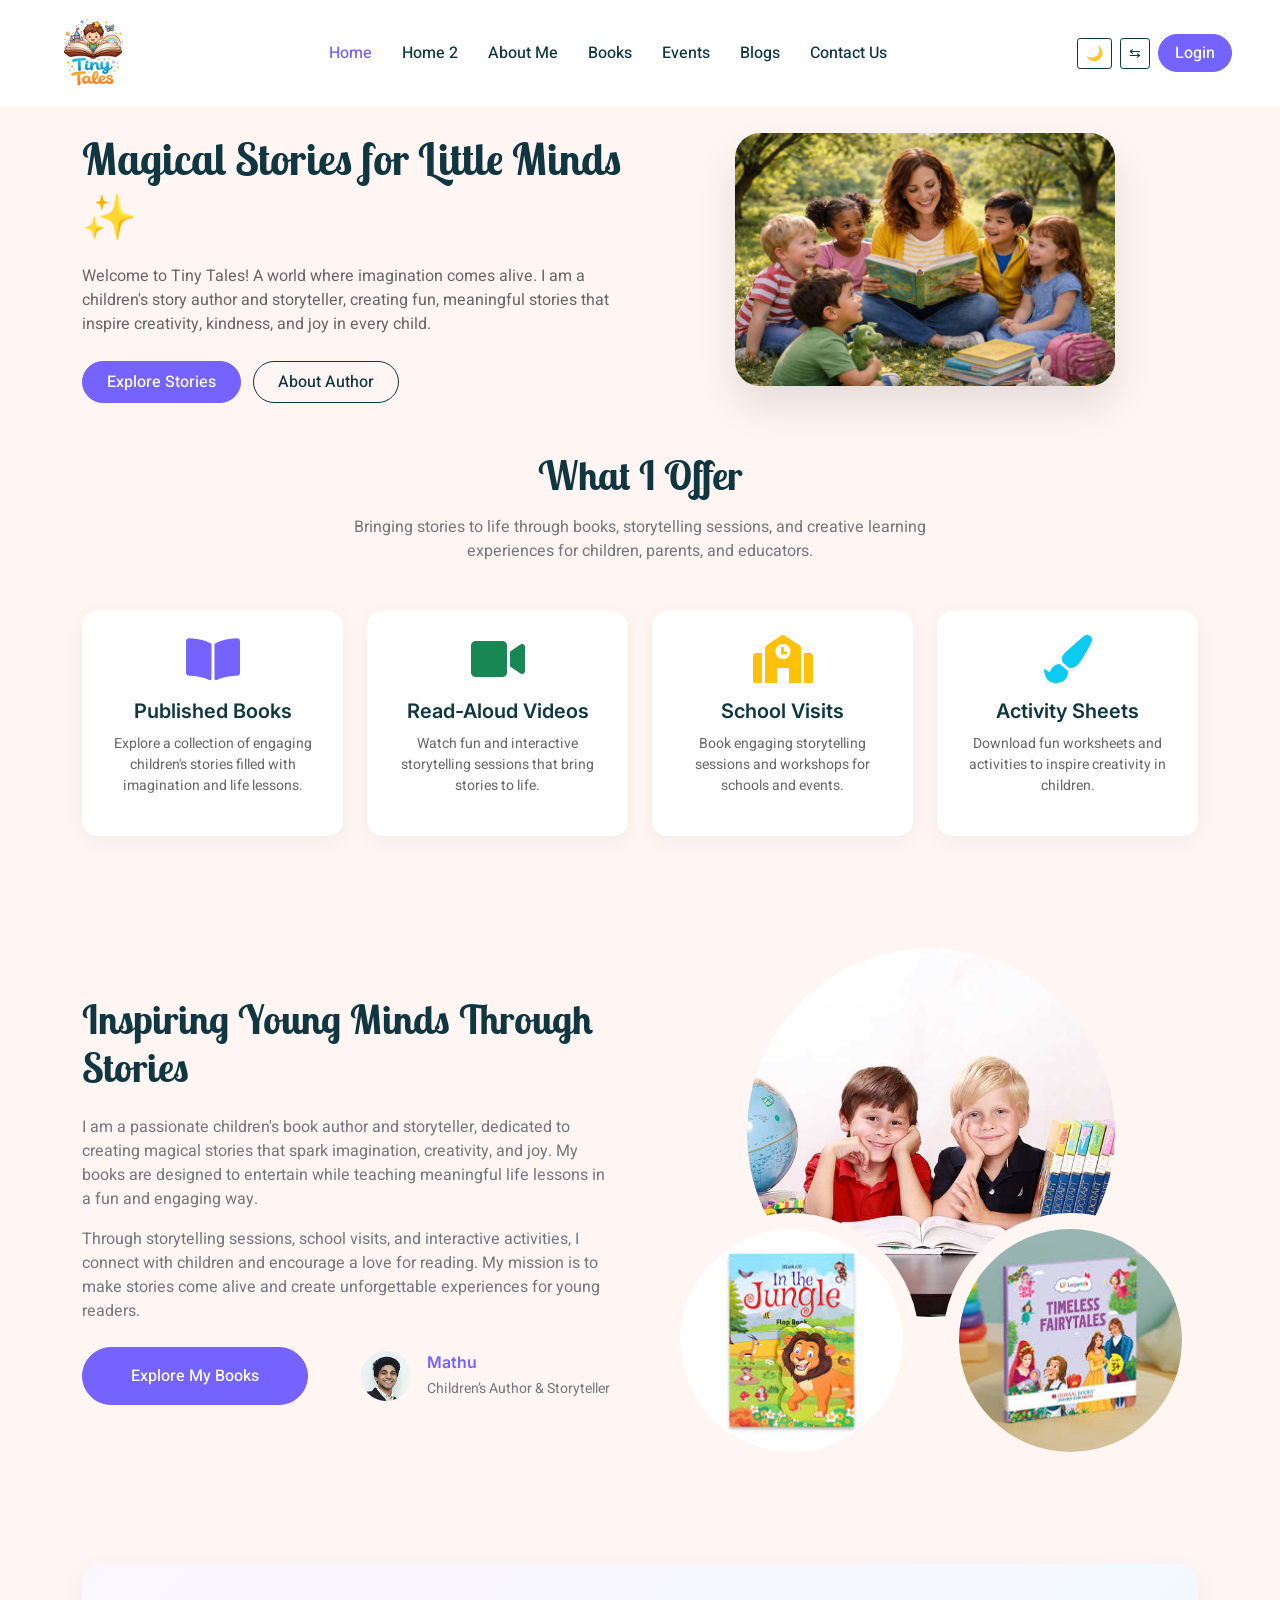
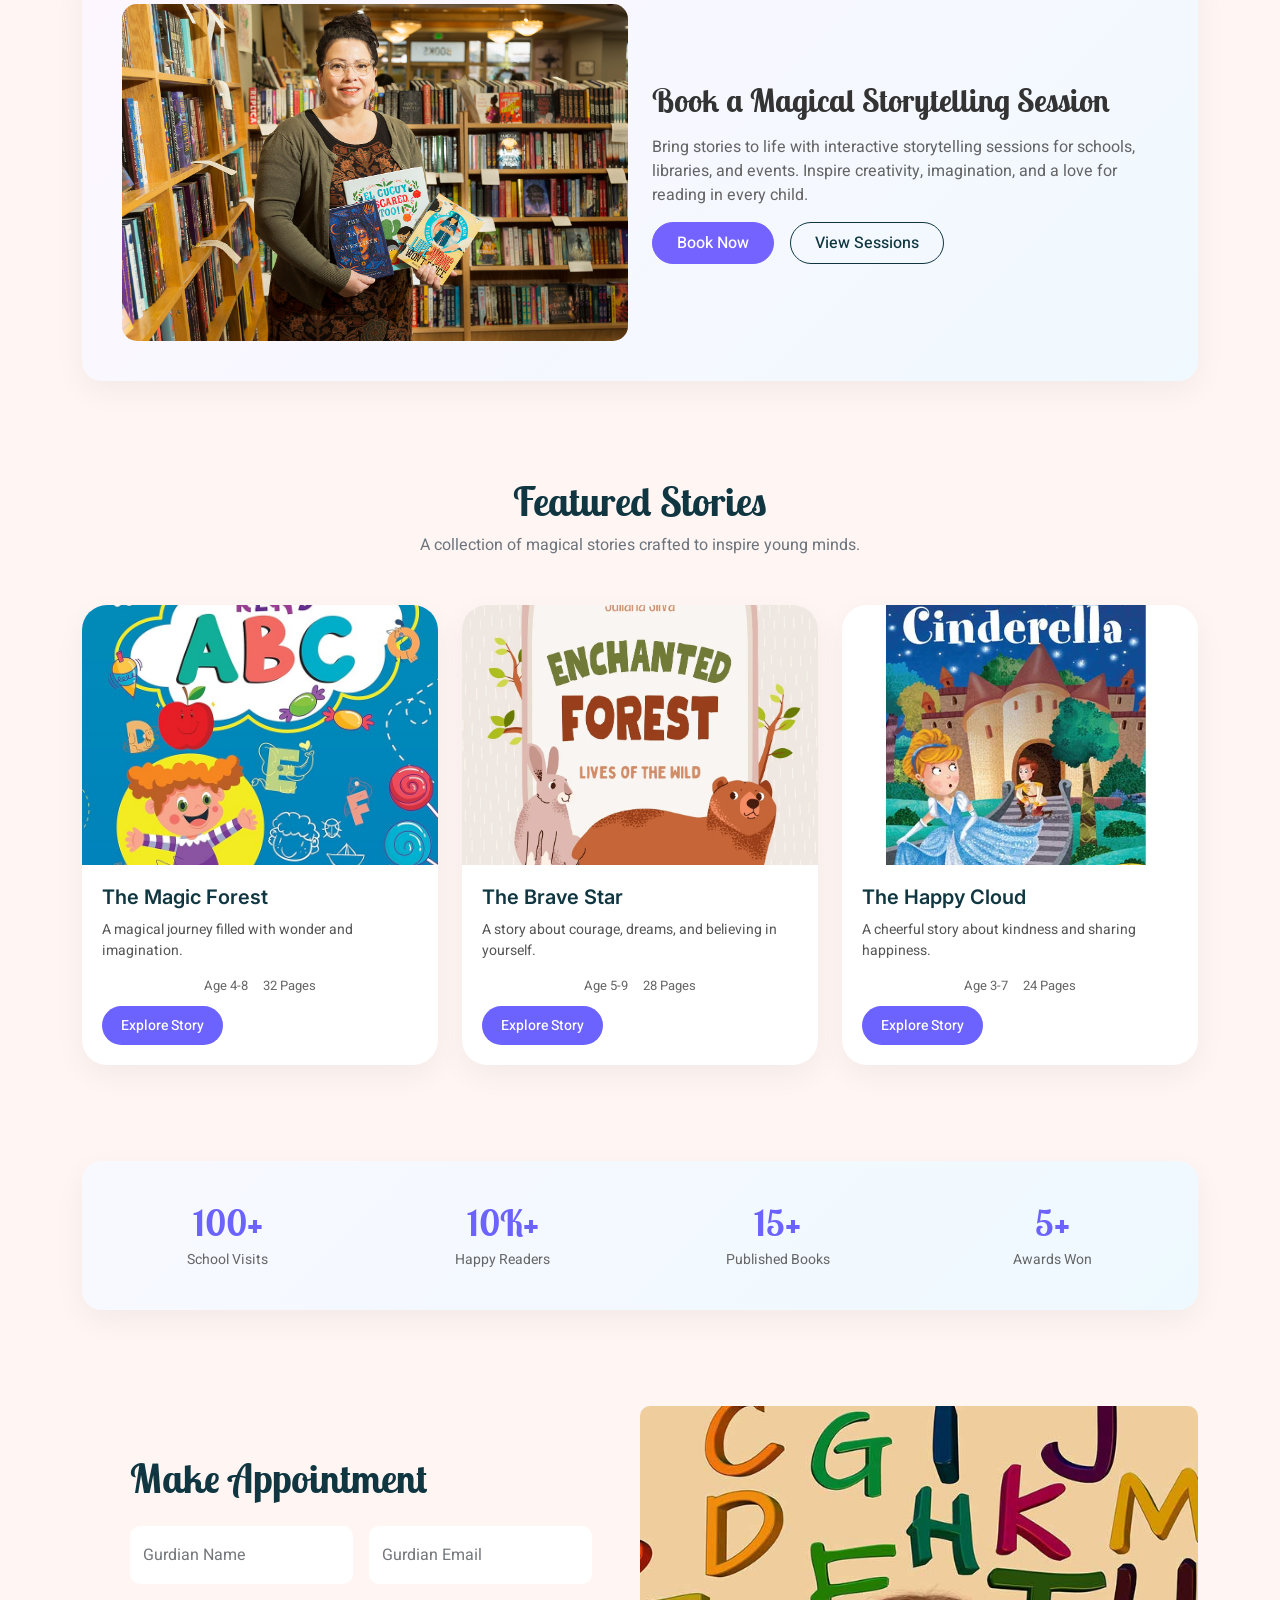
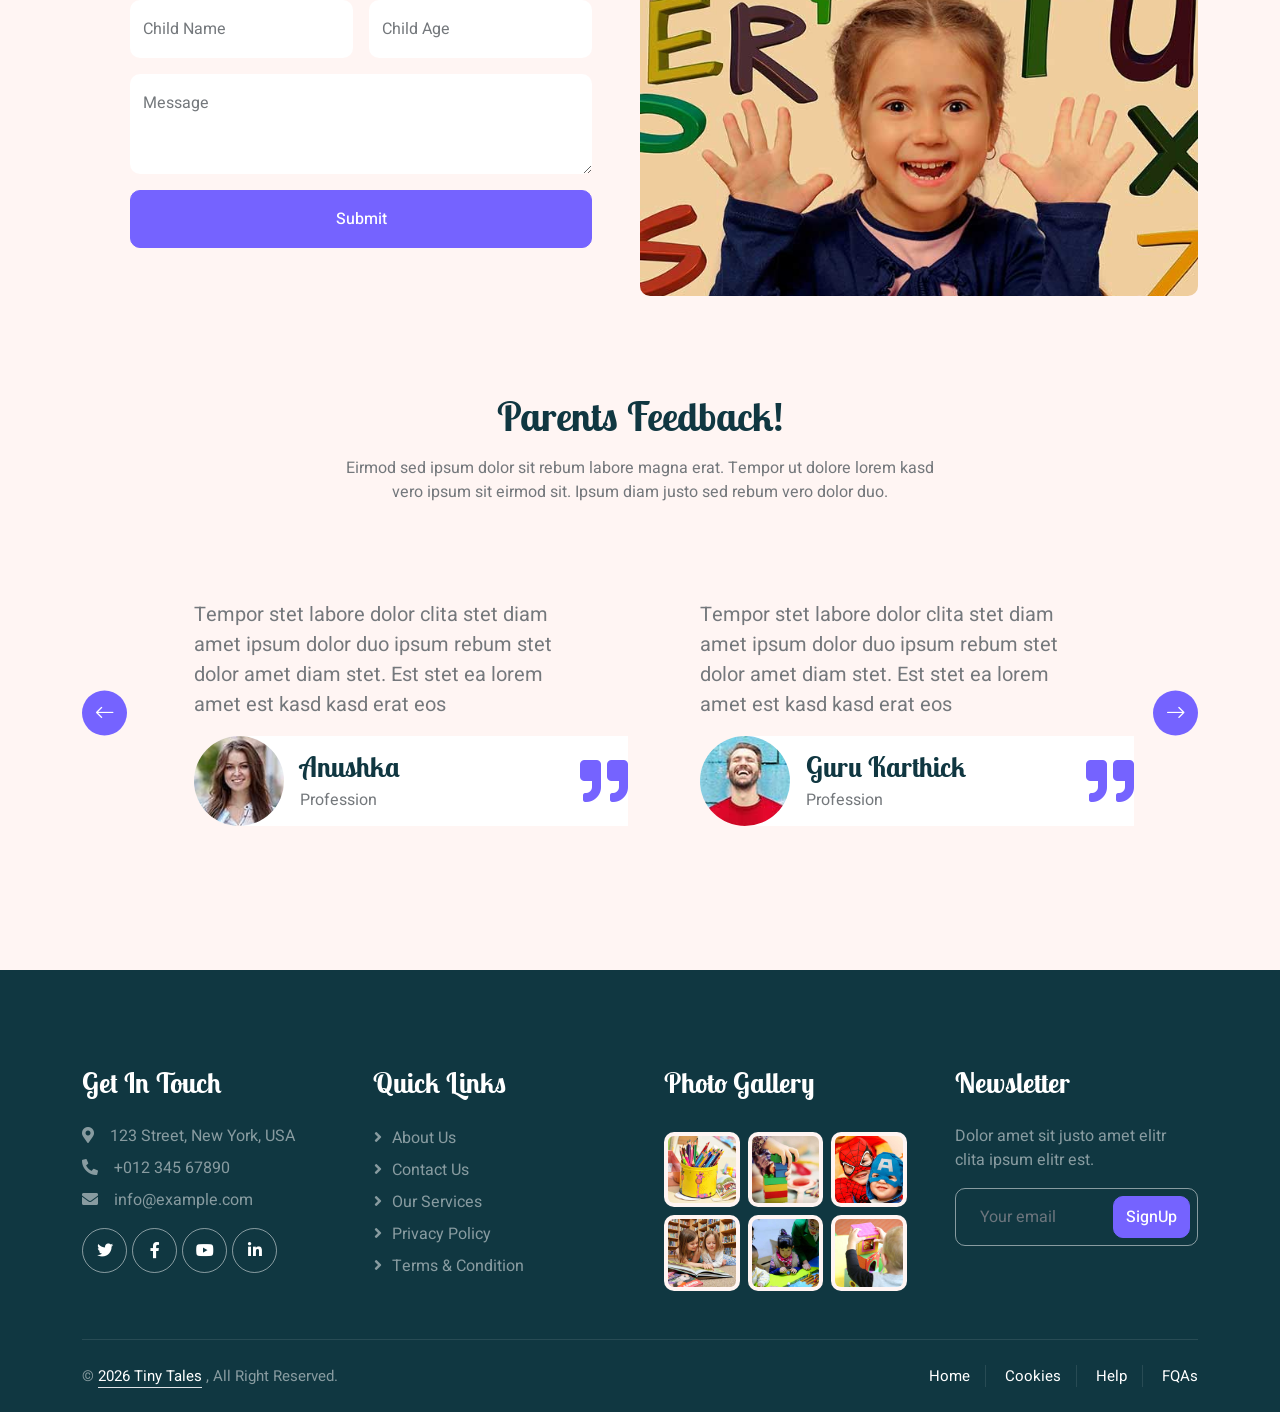
==== index.html @ ae1f5d4c "first commit" ====
<!DOCTYPE html>
<html lang="en">

<head>
    <meta charset="utf-8">
    <title>Tiny Tales Author </title>
    <meta content="width=device-width, initial-scale=1.0" name="viewport">
    <meta content="" name="keywords">
    <meta content="" name="description">

    <!-- Favicon -->
    <link href="./img/logo1.png" rel="icon">

    <!-- Google Web Fonts -->
    <link rel="preconnect" href="https://fonts.googleapis.com">
    <link rel="preconnect" href="https://fonts.gstatic.com" crossorigin>
    <link href="https://fonts.googleapis.com/css2?family=Heebo:wght@400;500;600&family=Inter:wght@600&family=Lobster+Two:wght@700&display=swap" rel="stylesheet">
    
    <!-- Icon Font Stylesheet -->
    <link href="https://cdnjs.cloudflare.com/ajax/libs/font-awesome/5.10.0/css/all.min.css" rel="stylesheet">
    <link href="https://cdn.jsdelivr.net/npm/bootstrap-icons@1.4.1/font/bootstrap-icons.css" rel="stylesheet">

    <!-- Libraries Stylesheet -->
    <link href="lib/animate/animate.min.css" rel="stylesheet">
    <link href="lib/owlcarousel/assets/owl.carousel.min.css" rel="stylesheet">

    <!-- Customized Bootstrap Stylesheet -->
    <link href="css/bootstrap.min.css" rel="stylesheet">

    <!-- Template Stylesheet -->
    <link href="css/style.css" rel="stylesheet">
</head>

<body>
   

<nav class="navbar navbar-expand-lg bg-white navbar-light sticky-top px-4 px-lg-5">
    
    <!-- Logo -->
    <a href="index.html" class="navbar-brand d-flex align-items-center m-0 p-0">
        <img src="./img/logo1.png" alt="Tiny Tales Logo" class="logo-img">
    </a>

    <!-- Toggle -->
    <button class="navbar-toggler" type="button" data-bs-toggle="collapse" data-bs-target="#navbarCollapse">
        <span class="navbar-toggler-icon"></span>
    </button>

    <!-- Menu -->
    <div class="collapse navbar-collapse" id="navbarCollapse">

        <!-- Center menu -->
        <div class="navbar-nav mx-auto text-center">
            <a href="index.html" class="nav-item nav-link active">Home</a>
             <a href="team.html" class="nav-item nav-link">Home 2 </a>
  <a href="about.html" class="nav-item nav-link ">About Me</a>
            <a href="classes.html" class="nav-item nav-link ">Books</a>
             <a href="facility.html" class="nav-item nav-link ">Events</a>
             <a href="appointment.html" class="nav-item nav-link">Blogs</a>
             
            <a href="contact.html" class="nav-item nav-link">Contact Us</a>
        </div>

        <!-- Right side controls -->
        <div class="d-flex align-items-center justify-content-center gap-2 mt-3 mt-lg-0">
            <button id="themeToggle" class="btn btn-sm btn-outline-dark">🌙</button>

            <button id="rtlToggle" class="btn btn-sm btn-outline-dark">
                ⇆
            </button>

            <a href="login.html" class="btn btn-primary rounded-pill px-3">
                Login
            </a>
        </div>

    </div>
</nav>
        <!-- Navbar End -->


        <!-- Carousel Start -->
      <div class="container-fluid hero-section">
    <div class="container">
        <div class="row align-items-center">

            <!-- Text Content -->
            <div class="col-lg-6 text-center text-lg-start">
                <br>
                <h1 class="hero-title">
                    Magical Stories for Little Minds ✨
                </h1>

                <p class="hero-text">
                    Welcome to Tiny Tales! A world where imagination comes alive.
                    I am a children's story author and storyteller, creating fun,
                    meaningful stories that inspire creativity, kindness, and joy
                    in every child.
                </p>

              <div class="hero-buttons">
  <a href="#" class="btn btn-primary rounded-pill px-4 py-2">
    Explore Stories
  </a>

  <a href="#" class="btn btn-outline-dark rounded-pill px-4 py-2">
    About Author
  </a>
</div>
            </div>

            <!-- Image -->
            <div class="col-lg-6 text-center mt-4 mt-lg-0">
                <img src="./img/hero banner.jpeg" alt="Kids Story" class="hero-img">
            </div>

        </div>
    </div>
</div>
        <!-- Carousel End -->

<div class="container-xxl py-5">
    <div class="container">

        <!-- Section Title -->
        <div class="text-center mx-auto mb-5" style="max-width: 600px;">
            <h1 class="mb-3">What I Offer</h1>
            <p>
                Bringing stories to life through books, storytelling sessions,
                and creative learning experiences for children, parents, and educators.
            </p>
        </div>

        <!-- Cards -->
        <div class="row g-4">

            <!-- Books -->
            <div class="col-lg-3 col-sm-6">
                <div class="author-card text-center p-4">
                    <i class="fa fa-book-open fa-3x mb-3 text-primary"></i>
                    <h5>Published Books</h5>
                    <p>Explore a collection of engaging children's stories filled with imagination and life lessons.</p>
                </div>
            </div>

            <!-- Videos -->
            <div class="col-lg-3 col-sm-6">
                <div class="author-card text-center p-4">
                    <i class="fa fa-video fa-3x mb-3 text-success"></i>
                    <h5>Read-Aloud Videos</h5>
                    <p>Watch fun and interactive storytelling sessions that bring stories to life.</p>
                </div>
            </div>

            <!-- School Visits -->
            <div class="col-lg-3 col-sm-6">
                <div class="author-card text-center p-4">
                    <i class="fa fa-school fa-3x mb-3 text-warning"></i>
                    <h5>School Visits</h5>
                    <p>Book engaging storytelling sessions and workshops for schools and events.</p>
                </div>
            </div>

            <!-- Activities -->
            <div class="col-lg-3 col-sm-6">
                <div class="author-card text-center p-4">
                    <i class="fa fa-paint-brush fa-3x mb-3 text-info"></i>
                    <h5>Activity Sheets</h5>
                    <p>Download fun worksheets and activities to inspire creativity in children.</p>
                </div>
            </div>

        </div>
    </div>
</div>
        <!-- Facilities End -->


        <!-- About Start -->
<div class="container-xxl py-5">
    <div class="container">
        <div class="row g-5 align-items-center">

            <!-- TEXT -->
            <div class="col-lg-6">
                <h1 class="mb-4">
                    Inspiring Young Minds Through Stories 
                </h1>

                <p>
                    I am a passionate children's book author and storyteller, dedicated to
                    creating magical stories that spark imagination, creativity, and joy.
                    My books are designed to entertain while teaching meaningful life lessons
                    in a fun and engaging way.
                </p>

                <p class="mb-4">
                    Through storytelling sessions, school visits, and interactive activities,
                    I connect with children and encourage a love for reading. My mission is
                    to make stories come alive and create unforgettable experiences for
                    young readers.
                </p>

                <div class="row g-4 align-items-center">

                    <!-- Button -->
                    <div class="col-sm-6">
                        <a class="btn btn-primary rounded-pill py-3 px-5" href="#">
                            Explore My Books
                        </a>
                    </div>

                    <!-- Author Info -->
                    <div class="col-sm-6">
                        <div class="d-flex align-items-center">
                            <img class="rounded-circle flex-shrink-0"
                                src="./img/user.jpg"
                                alt="Author"
                                style="width: 50px; height: 50px;">
                            <div class="ms-3">
                                <h6 class="text-primary mb-1">Mathu</h6>
                                <small>Children’s Author & Storyteller</small>
                            </div>
                        </div>
                    </div>

                </div>
            </div>

            <!-- IMAGES -->
            <div class="col-lg-6 about-img">
                <div class="row">

                    <div class="col-12 text-center">
                        <img class="img-fluid w-75 rounded-circle bg-light p-3"
                             src="./img/about-1.jpg" alt="">
                    </div>

                    <div class="col-6 text-start" style="margin-top: -120px;">
                        <img class="img-fluid w-100 rounded-circle bg-light p-3"
                             src="./img/book2.jpg" alt="">
                    </div>

                    <div class="col-6 text-end" style="margin-top: -120px;">
                        <img class="img-fluid w-100 rounded-circle bg-light p-3"
                             src="./img/book1.jpg" alt="">
                    </div>

                </div>
            </div>

        </div>
    </div>
</div>
        <!-- About End -->


        <!-- Call To Action Start -->
     <div class="container-xxl py-5">
    <div class="container">
        <div class="cta-box">

            <div class="row align-items-center">

                <!-- Image -->
                <div class="col-lg-6">
                    <div class="cta-img">
                        <img src="./img/author1.jpg" alt="Storytelling Session">
                    </div>
                </div>

                <!-- Content -->
                <div class="col-lg-6 text-center text-lg-start mt-4 mt-lg-0">
                    <h2 class="cta-title">
                        Book a Magical Storytelling Session 
                    </h2>

                    <p class="cta-text">
                        Bring stories to life with interactive storytelling sessions for schools,
                        libraries, and events. Inspire creativity, imagination, and a love for reading
                        in every child.
                    </p>

                    <div class="d-flex flex-wrap gap-3 justify-content-center justify-content-lg-start">
                        <a href="#" class="btn btn-primary rounded-pill px-4 py-2">
                            Book Now
                        </a>

                        <a href="#" class="btn btn-outline-dark rounded-pill px-4 py-2">
                            View Sessions
                        </a>
                    </div>
                </div>

            </div>

        </div>
    </div>
</div>
        <!-- Call To Action End -->


      <div class="container-xxl py-5">
    <div class="container">

        <!-- Title -->
        <div class="text-center mb-5">
            <h1 class="fw-bold">Featured Stories</h1>
            <p class="text-muted">
                A collection of magical stories crafted to inspire young minds.
            </p>
        </div>

        <div class="row g-4">

            <!-- Book 1 -->
            <div class="col-lg-4 col-md-6">
                <div class="book-card-elegant">
                    <div class="book-img">
                        <img src="img/book13.jpg" alt="">
                    </div>
                    <div class="book-body">
                        <h5>The Magic Forest</h5>
                        <p>A magical journey filled with wonder and imagination.</p>
                        <div class="meta">
                            <span>Age 4-8</span>
                            <span>32 Pages</span>
                        </div>
                        <a href="#" class="btn btn-rounded">Explore Story</a>
                    </div>
                </div>
            </div>

            <!-- Book 2 -->
            <div class="col-lg-4 col-md-6">
                <div class="book-card-elegant">
                    <div class="book-img">
                        <img src="img/book9.webp" alt="">
                    </div>
                    <div class="book-body">
                        <h5>The Brave Star</h5>
                        <p>A story about courage, dreams, and believing in yourself.</p>
                        <div class="meta">
                            <span>Age 5-9</span>
                            <span>28 Pages</span>
                        </div>
                        <a href="#" class="btn btn-rounded">Explore Story</a>
                    </div>
                </div>
            </div>

            <!-- Book 3 -->
            <div class="col-lg-4 col-md-6 mx-md-auto">
                <div class="book-card-elegant">
                    <div class="book-img">
                        <img src="img/book6.webp" alt="">
                    </div>
                    <div class="book-body">
                        <h5>The Happy Cloud</h5>
                        <p>A cheerful story about kindness and sharing happiness.</p>
                        <div class="meta">
                            <span>Age 3-7</span>
                            <span>24 Pages</span>
                        </div>
                        <a href="#" class="btn btn-rounded">Explore Story</a>
                    </div>
                </div>
            </div>

          

        </div>
    </div>
</div>
<div class="container-xxl py-5">
    <div class="container">

        <div class="trust-strip">

            <div class="row text-center g-4">

                <!-- Item 1 -->
                <div class="col-lg-3 col-6">
                    <div class="trust-item">
                        <h2 class="count">100+</h2>
                        <p>School Visits</p>
                    </div>
                </div>

                <!-- Item 2 -->
                <div class="col-lg-3 col-6">
                    <div class="trust-item">
                        <h2 class="count">10K+</h2>
                        <p>Happy Readers</p>
                    </div>
                </div>

                <!-- Item 3 -->
                <div class="col-lg-3 col-6">
                    <div class="trust-item">
                        <h2 class="count">15+</h2>
                        <p>Published Books</p>
                    </div>
                </div>

                <!-- Item 4 -->
                <div class="col-lg-3 col-6">
                    <div class="trust-item">
                        <h2 class="count">5+</h2>
                        <p>Awards Won</p>
                    </div>
                </div>

            </div>

        </div>

    </div>
</div>

        <!-- Appointment Start -->
        <div class="container-xxl py-5">
            <div class="container">
                <div class=" rounded">
                    <div class="row g-0">
                        <div class="col-lg-6 wow fadeIn" data-wow-delay="0.1s">
                            <div class="h-100 d-flex flex-column justify-content-center p-5">
                                <h1 class="mb-4">Make Appointment</h1>
                                <form>
                                    <div class="row g-3">
                                        <div class="col-sm-6">
                                            <div class="form-floating">
                                                <input type="text" class="form-control border-0" id="gname" placeholder="Gurdian Name">
                                                <label for="gname">Gurdian Name</label>
                                            </div>
                                        </div>
                                        <div class="col-sm-6">
                                            <div class="form-floating">
                                                <input type="email" class="form-control border-0" id="gmail" placeholder="Gurdian Email">
                                                <label for="gmail">Gurdian Email</label>
                                            </div>
                                        </div>
                                        <div class="col-sm-6">
                                            <div class="form-floating">
                                                <input type="text" class="form-control border-0" id="cname" placeholder="Child Name">
                                                <label for="cname">Child Name</label>
                                            </div>
                                        </div>
                                        <div class="col-sm-6">
                                            <div class="form-floating">
                                                <input type="text" class="form-control border-0" id="cage" placeholder="Child Age">
                                                <label for="cage">Child Age</label>
                                            </div>
                                        </div>
                                        <div class="col-12">
                                            <div class="form-floating">
                                                <textarea class="form-control border-0" placeholder="Leave a message here" id="message" style="height: 100px"></textarea>
                                                <label for="message">Message</label>
                                            </div>
                                        </div>
                                        <div class="col-12">
                                            <button class="btn btn-primary w-100 py-3" type="submit">Submit</button>
                                        </div>
                                    </div>
                                </form>
                            </div>
                        </div>
                        <div class="col-lg-6 wow fadeIn" data-wow-delay="0.5s" style="min-height: 400px;">
                            <div class="position-relative h-100">
                                <img class="position-absolute w-100 h-100 rounded" src="img/appointment.jpg" style="object-fit: cover;">
                            </div>
                        </div>
                    </div>
                </div>
            </div>
        </div>
        <!-- Appointment End -->




        <!-- Testimonial Start -->
        <div class="container-xxl py-5">
            <div class="container">
                <div class="text-center mx-auto mb-5 wow fadeInUp" data-wow-delay="0.1s" style="max-width: 600px;">
                    <h1 class="mb-3">Parents Feedback!</h1>
                    <p>Eirmod sed ipsum dolor sit rebum labore magna erat. Tempor ut dolore lorem kasd vero ipsum sit eirmod sit. Ipsum diam justo sed rebum vero dolor duo.</p>
                </div>
                <div class="owl-carousel testimonial-carousel wow fadeInUp" data-wow-delay="0.1s">
                    <div class="testimonial-item bg-light rounded p-5">
                        <p class="fs-5">Tempor stet labore dolor clita stet diam amet ipsum dolor duo ipsum rebum stet dolor amet diam stet. Est stet ea lorem amet est kasd kasd erat eos</p>
                        <div class="d-flex align-items-center bg-white me-n5" style="border-radius: 50px 0 0 50px;">
                            <img class="img-fluid flex-shrink-0 rounded-circle" src="img/testimonial-1.jpg" style="width: 90px; height: 90px;">
                            <div class="ps-3">
                                <h3 class="mb-1">Anushka</h3>
                                <span>Profession</span>
                            </div>
                            <i class="fa fa-quote-right fa-3x text-primary ms-auto d-none d-sm-flex"></i>
                        </div>
                    </div>
                    <div class="testimonial-item bg-light rounded p-5">
                        <p class="fs-5">Tempor stet labore dolor clita stet diam amet ipsum dolor duo ipsum rebum stet dolor amet diam stet. Est stet ea lorem amet est kasd kasd erat eos</p>
                        <div class="d-flex align-items-center bg-white me-n5" style="border-radius: 50px 0 0 50px;">
                            <img class="img-fluid flex-shrink-0 rounded-circle" src="img/testimonial-2.jpg" style="width: 90px; height: 90px;">
                            <div class="ps-3">
                                <h3 class="mb-1">Guru Karthick</h3>
                                <span>Profession</span>
                            </div>
                            <i class="fa fa-quote-right fa-3x  text-primary ms-auto d-none d-sm-flex"></i>
                        </div>
                    </div>
                    <div class="testimonial-item bg-light rounded p-5">
                        <p class="fs-5">Tempor stet labore dolor clita stet diam amet ipsum dolor duo ipsum rebum stet dolor amet diam stet. Est stet ea lorem amet est kasd kasd erat eos</p>
                        <div class="d-flex align-items-center bg-white me-n5" style="border-radius: 50px 0 0 50px;">
                            <img class="img-fluid flex-shrink-0 rounded-circle" src="img/testimonial-3.jpg" style="width: 90px; height: 90px;">
                            <div class="ps-3">
                                <h3 class="mb-1">Dhanush</h3>
                                <span>Profession</span>
                            </div>
                            <i class="fa fa-quote-right fa-3x text-primary ms-auto d-none d-sm-flex"></i>
                        </div>
                    </div>
                </div>
            </div>
        </div>
        <!-- Testimonial End -->


        <!-- Footer Start -->
        <div class="container-fluid bg-dark text-white-50 footer pt-5 mt-5 wow fadeIn" data-wow-delay="0.1s">
            <div class="container py-5">
                <div class="row g-5">
                    <div class="col-lg-3 col-md-6">
                        <h3 class="text-white mb-4">Get In Touch</h3>
                        <p class="mb-2"><i class="fa fa-map-marker-alt me-3"></i>123 Street, New York, USA</p>
                        <p class="mb-2"><i class="fa fa-phone-alt me-3"></i>+012 345 67890</p>
                        <p class="mb-2"><i class="fa fa-envelope me-3"></i>info@example.com</p>
                        <div class="d-flex pt-2">
                            <a class="btn btn-outline-light btn-social" href=""><i class="fab fa-twitter"></i></a>
                            <a class="btn btn-outline-light btn-social" href=""><i class="fab fa-facebook-f"></i></a>
                            <a class="btn btn-outline-light btn-social" href=""><i class="fab fa-youtube"></i></a>
                            <a class="btn btn-outline-light btn-social" href=""><i class="fab fa-linkedin-in"></i></a>
                        </div>
                    </div>
                    <div class="col-lg-3 col-md-6">
                        <h3 class="text-white mb-4">Quick Links</h3>
                        <a class="btn btn-link text-white-50" href="">About Us</a>
                        <a class="btn btn-link text-white-50" href="">Contact Us</a>
                        <a class="btn btn-link text-white-50" href="">Our Services</a>
                        <a class="btn btn-link text-white-50" href="">Privacy Policy</a>
                        <a class="btn btn-link text-white-50" href="">Terms & Condition</a>
                    </div>
                    <div class="col-lg-3 col-md-6">
                        <h3 class="text-white mb-4">Photo Gallery</h3>
                        <div class="row g-2 pt-2">
                            <div class="col-4">
                                <img class="img-fluid rounded bg-light p-1" src="img/classes-1.jpg" alt="">
                            </div>
                            <div class="col-4">
                                <img class="img-fluid rounded bg-light p-1" src="img/classes-2.jpg" alt="">
                            </div>
                            <div class="col-4">
                                <img class="img-fluid rounded bg-light p-1" src="img/classes-3.jpg" alt="">
                            </div>
                            <div class="col-4">
                                <img class="img-fluid rounded bg-light p-1" src="img/classes-4.jpg" alt="">
                            </div>
                            <div class="col-4">
                                <img class="img-fluid rounded bg-light p-1" src="img/classes-5.jpg" alt="">
                            </div>
                            <div class="col-4">
                                <img class="img-fluid rounded bg-light p-1" src="img/classes-6.jpg" alt="">
                            </div>
                        </div>
                    </div>
                    <div class="col-lg-3 col-md-6">
                        <h3 class="text-white mb-4">Newsletter</h3>
                        <p>Dolor amet sit justo amet elitr clita ipsum elitr est.</p>
                        <div class="position-relative mx-auto" style="max-width: 400px;">
                            <input class="form-control bg-transparent w-100 py-3 ps-4 pe-5" type="text" placeholder="Your email">
                            <button type="button" class="btn btn-primary py-2 position-absolute top-0 end-0 mt-2 me-2">SignUp</button>
                        </div>
                    </div>
                </div>
            </div>
            <div class="container">
                <div class="copyright">
                    <div class="row">
                        <div class="col-md-6 text-center text-md-start mb-3 mb-md-0">
                            &copy; <a class="border-bottom" href="#"> 2026 Tiny Tales</a> , All Right Reserved. 
							
							
                        </div>
                        <div class="col-md-6 text-center text-md-end">
                            <div class="footer-menu">
                                <a href="">Home</a>
                                <a href="">Cookies</a>
                                <a href="">Help</a>
                                <a href="">FQAs</a>
                            </div>
                        </div>
                    </div>
                </div>
            </div>
        </div>
        <!-- Footer End -->


        <!-- Back to Top -->
        <a href="#" class="btn btn-lg btn-primary btn-lg-square back-to-top"><i class="bi bi-arrow-up"></i></a>
    </div>

    <!-- JavaScript Libraries -->
    <script src="https://code.jquery.com/jquery-3.4.1.min.js"></script>
    <script src="https://cdn.jsdelivr.net/npm/bootstrap@5.0.0/dist/js/bootstrap.bundle.min.js"></script>
    <script src="lib/wow/wow.min.js"></script>
    <script src="lib/easing/easing.min.js"></script>
    <script src="lib/waypoints/waypoints.min.js"></script>
    <script src="lib/owlcarousel/owl.carousel.min.js"></script>
  <script src="js/theme-rtl.js"></script>
    <!-- Template Javascript -->
    <script src="js/main.js"></script>
</body>

</html>
---- css/style.css ----
/********** Template CSS **********/
:root {
    --primary: #7563ff;
    --light: #ddd8ff;
    --dark: #103741;
}

.back-to-top {
    position: fixed;
    display: none;
    right: 45px;
    bottom: 45px;
    z-index: 99;
}



.btn-primary {
    background-color: var(--primary) !important;
    border-color: var(--primary) !important;
}

.bg-primary {
    background-color: var(--primary) !important;
}

.text-primary {
    color: var(--primary) !important;
}

.border-primary {
    border-color: var(--primary) !important;
}







.navbar {
    min-height: 60px;
}

.logo-img {
    max-height: 90px;
    width: auto;
     image-rendering: -webkit-optimize-contrast; /* sharper */
}

/* Tablet */
@media (max-width: 1024px) {
    .logo-img {
        max-height: 70px;
    }
}

/* Mobile */
@media (max-width: 768px) {
    .logo-img {
        max-height: 75px;
    }
}
@media (max-width: 991px) {
    .navbar-collapse {
        position: absolute;
        top: 100%;
        left: 0;
        width: 100%;
        background: #ffffff;
        z-index: 999;
        padding: 15px;
        box-shadow: 0 8px 20px rgba(0,0,0,0.1);
    }
}
@media (max-width: 991px) {
    .navbar-nav {
        text-align: center;
    }

    .navbar-nav .nav-link {
        padding: 10px 0;
        font-size: 16px;
    }

    .navbar .d-flex {
        flex-direction: column;
        align-items: center;
    }

    .navbar .btn {
        width: 100%;
        max-width: 200px;
    }
}

.hero-img {
    width: 100%;
    max-width: 500px;
    margin-top: 10px;
    height: auto;
    border-radius: 20px;
    box-shadow: 0 10px 30px rgba(0,0,0,0.1);
}
.author-card {
    background: #fff;
    border-radius: 15px;
    transition: 0.3s;
    height: 100%;
    box-shadow: 0 5px 20px rgba(0,0,0,0.05);
}

.author-card:hover {
    transform: translateY(-10px);
    box-shadow: 0 10px 30px rgba(0,0,0,0.1);
}

.author-card h5 {
    font-weight: 600;
    margin-bottom: 10px;
}

.author-card p {
    font-size: 14px;
    color: #666;
}

/* Mobile */
@media (max-width: 768px) {
    .author-card {
        padding: 20px;
    }
}
.cta-box {
    background: linear-gradient(135deg, #fdf6ff, #f0f9ff);
    border-radius: 20px;
    padding: 40px;
    box-shadow: 0 10px 30px rgba(0,0,0,0.05);
}

.cta-img img {
    width: 100%;
    height: 100%;
    max-height: 350px;
    object-fit: cover;
    border-radius: 15px;
}

.cta-title {
    font-size: 32px;
    font-weight: 700;
    color: #333;
}

.cta-text {
    color: #555;
    margin: 15px 0 25px;
    font-size: 16px;
}

/* Tablet */
@media (max-width: 992px) {
    .cta-title {
        font-size: 26px;
    }
}

/* Mobile */
@media (max-width: 768px) {
    .cta-box {
        padding: 25px;
        text-align: center;
    }

    .cta-img img {
        max-height: 250px;
    }
}
.book-card-elegant {
    background: #ffffff;
    border-radius: 25px;
    overflow: hidden;
    transition: all 0.4s ease;
    box-shadow: 0 10px 30px rgba(0,0,0,0.05);
    height: 100%;
}

.book-card-elegant:hover {
    transform: translateY(-8px);
    box-shadow: 0 20px 40px rgba(0,0,0,0.08);
}

.book-img {
    width: 100%;
    aspect-ratio: 3 / 4;   /* perfect for book covers */
    overflow: hidden;
    border-radius: 20px 20px 0 0;
}

.book-img img {
    width: 100%;
    height: 100%;
    object-fit: cover;
    transition: 0.4s ease;
}

.book-card-elegant:hover .book-img img {
    transform: scale(1.05);
}

/* Body */
.book-body {
    padding: 25px;
    text-align: center;
}

.book-body h5 {
    font-weight: 600;
    margin-bottom: 10px;
}

.book-body p {
    font-size: 14px;
    color: #777;
    margin-bottom: 15px;
}

/* Meta */
.meta {
    display: flex;
    justify-content: center;
    gap: 15px;
    font-size: 13px;
    color: #999;
    margin-bottom: 20px;
}

/* Rounded Button (important) */
.btn-rounded {
    display: inline-block;
    padding: 10px 22px;
    border-radius: 50px;
    background: linear-gradient(135deg, #6C63FF, #8B7CFF);
    color: #fff;
    font-size: 14px;
    transition: 0.3s;
    text-decoration: none;
}

.btn-rounded:hover {
    background: linear-gradient(135deg, #5a52e0, #7a6cff);
    color: #fff;
}

/* Responsive */
@media (max-width: 768px) {
    .book-img img {
        height: 200px;
    }
}
.trust-strip {
    background: linear-gradient(135deg, #f8f9ff, #eef9ff);
    border-radius: 20px;
    padding: 40px 20px;
    box-shadow: 0 10px 30px rgba(0,0,0,0.05);
}

.trust-item h2 {
    font-size: 36px;
    font-weight: 700;
    color: #6C63FF;
    margin-bottom: 5px;
}

.trust-item p {
    font-size: 14px;
    color: #666;
    margin: 0;
}

/* Divider effect (desktop only) */
@media (min-width: 992px) {
    .trust-item {
        border-right: 1px solid rgba(0,0,0,0.05);
    }
    .trust-item:last-child {
        border-right: none;
    }
}

/* Mobile */
@media (max-width: 768px) {
    .trust-item h2 {
        font-size: 28px;
    }
}
/* SECTION */
.about-hero-modern {
    padding: 100px 0;
  
    position: relative;
    overflow: hidden;
}

/* TAG */
.tag {
    display: inline-block;
    background: rgba(108, 99, 255, 0.1);
    color: #6C63FF;
    padding: 6px 14px;
    border-radius: 50px;
    font-size: 13px;
    margin-bottom: 15px;
}

/* TITLE */
.hero-title {
    font-size: 44px;
    font-weight: 700;
    line-height: 1.3;
    margin-bottom: 20px;
    text-align: start;
}

/* TEXT */
.hero-text {
    font-size: 16px;
    color: #666;
    margin-bottom: 25px;
}

/* IMAGE WRAPPER */
.hero-img-wrapper {
    position: relative;
    display: inline-block;
}

/* IMAGE */
.hero-img {
    max-width: 380px;
    border-radius: 25px;
    box-shadow: 0 20px 40px rgba(0,0,0,0.1);
    transition: 0.4s;
}

/* FLOAT EFFECT */
.hero-img-wrapper::before {
    content: "";
    position: absolute;
    width: 100%;
    height: 100%;
    background: #6C63FF;
    top: 20px;
    left: 20px;
    border-radius: 25px;
    z-index: -1;
    opacity: 0.2;
}

/* HOVER */
.hero-img:hover {
    transform: translateY(-10px);
}

/* BUTTONS */
.hero-btns .btn {
    font-size: 14px;
}

/* RESPONSIVE */
@media (max-width: 768px) {

    .about-hero-modern {
        text-align: center;
        padding: 70px 0;
    }

    .hero-title {
        font-size: 28px;
    }

    .hero-img {
        margin-top: 30px;
    }

    .hero-img-wrapper::before {
        top: 10px;
        left: 10px;
    }
}
/* SECTION */
.my-story-section {
    padding: 90px 0;
    background: linear-gradient(135deg, #ffffff, #f9faff);
}

/* TAG */
.tag {
    display: inline-block;
    background: rgba(108, 99, 255, 0.1);
    color: #6C63FF;
    padding: 6px 14px;
    border-radius: 50px;
    font-size: 13px;
    margin-bottom: 15px;
}

/* TITLE */
.story-title {
    font-size: 36px;
    font-weight: 700;
    margin-bottom: 20px;
}

/* TEXT */
.story-text {
    color: #666;
    font-size: 15px;
    margin-bottom: 15px;
}

/* IMAGE */
.story-img-wrapper {
    position: relative;
    display: inline-block;
}

.story-img {
    max-width: 400px;
    border-radius: 25px;
    box-shadow: 0 20px 40px rgba(0,0,0,0.1);
}

/* BACK SHAPE */
.story-img-wrapper::before {
    content: "";
    position: absolute;
    width: 100%;
    height: 100%;
    background: #6C63FF;
    top: 20px;
    left: 20px;
    border-radius: 25px;
    z-index: -1;
    opacity: 0.2;
}

/* HIGHLIGHTS */
.story-highlights {
    margin-top: 20px;
}

.highlight-item {
    background: #fff;
    padding: 10px 15px;
    border-radius: 10px;
    margin-bottom: 10px;
    font-size: 14px;
    box-shadow: 0 5px 15px rgba(0,0,0,0.05);
}

/* RESPONSIVE */
@media (max-width: 768px) {

    .my-story-section {
        text-align: center;
        padding: 60px 0;
    }

    .story-title {
        font-size: 26px;
    }

    .story-img {
        margin-bottom: 30px;
    }

    .story-img-wrapper::before {
        top: 10px;
        left: 10px;
    }
}
/* SECTION */
.mv-section {
    padding: 90px 0;
    background: linear-gradient(135deg, #f5f7ff, #eef9ff);
}

/* TITLE */
.section-title {
    font-size: 34px;
    font-weight: 700;
}

.section-sub {
    color: #666;

    font-size: 15px;
}

/* TAG */
.tag {
    display: inline-block;
    background: rgba(108, 99, 255, 0.1);
    color: #6C63FF;
    padding: 6px 14px;
    border-radius: 50px;
    font-size: 13px;
    margin-bottom: 10px;
}

/* CARD */
.mv-card {
    background: #fff;
    padding: 40px;
    border-radius: 25px;
    text-align: center;
    position: relative;
    overflow: hidden;
    transition: 0.4s;
    box-shadow: 0 10px 30px rgba(0,0,0,0.05);
}

/* ICON */
.mv-icon {
    width: 70px;
    height: 70px;
    background: rgba(108, 99, 255, 0.1);
    color: #6C63FF;
    font-size: 26px;
    display: flex;
    align-items: center;
    justify-content: center;
    border-radius: 50%;
    margin: 0 auto 20px;
}

/* TEXT */
.mv-card h4 {
    font-weight: 600;
    margin-bottom: 15px;
}

.mv-card p {
    color: #666;
    font-size: 15px;
}

/* HOVER EFFECT */
.mv-card:hover {
    transform: translateY(-10px);
    box-shadow: 0 20px 50px rgba(0,0,0,0.1);
}

/* GRADIENT BORDER EFFECT */
.mv-card::before {
    content: "";
    position: absolute;
    inset: 0;
    border-radius: 25px;
    padding: 2px;
    background: linear-gradient(135deg,#6C63FF,#8B7CFF);
    -webkit-mask:
        linear-gradient(#fff 0 0) content-box,
        linear-gradient(#fff 0 0);
    -webkit-mask-composite: xor;
            mask-composite: exclude;
    opacity: 0;
    transition: 0.3s;
}

.mv-card:hover::before {
    opacity: 1;
}

/* RESPONSIVE */
@media (max-width: 768px) {

    .mv-section {
        padding: 60px 0;
    }

    .section-title {
        font-size: 26px;
    }

    .mv-card {
        padding: 25px;
    }
}
/* reduce gap between heading & text */
.mv-heading .section-title {
    margin-bottom: 8px;   /* reduce space */
}

.mv-heading .section-sub {
    margin-top: 0;
    line-height: 1.6;
    max-width: 600px;
    margin-left: auto;
    margin-right: auto;
}
/* SECTION */
.what-section {
    padding: 90px 0;
    background: linear-gradient(135deg, #ffffff, #f7f9ff);
}

/* HEADING */
.what-heading .section-title {
    font-size: 34px;
    font-weight: 700;
}

.what-heading .section-sub {
    color: #666;
    max-width: 600px;
    margin: auto;
}

/* CARD */
.what-card {
    background: #fff;
    padding: 35px 25px;
    border-radius: 25px;
    transition: 0.4s;
    box-shadow: 0 10px 25px rgba(0,0,0,0.05);
    height: 100%;
}

/* ICON */
.what-icon {
    font-size: 40px;
    margin-bottom: 15px;
}

/* TITLE */
.what-card h5 {
    font-weight: 600;
    margin-bottom: 10px;
}

/* TEXT */
.what-card p {
    font-size: 14px;
    color: #666;
}

/* HOVER EFFECT */
.what-card:hover {
    transform: translateY(-10px);
    box-shadow: 0 20px 45px rgba(0,0,0,0.1);
}

/* RESPONSIVE */
@media (max-width: 768px) {
    .what-section {
        padding: 60px 0;
    }

    .what-heading .section-title {
        font-size: 26px;
    }
}
/* ICON */
.journey-card .icon {
    width: 70px;
    height: 70px;
    margin: 0 auto 15px;
    border-radius: 50%;
    background: rgba(108, 99, 255, 0.1);
    color: #6C63FF;
    display: flex;
    align-items: center;
    justify-content: center;
    font-size: 26px;
    transition: 0.3s;
}

/* HOVER ICON */
.journey-card:hover .icon {
    background: #6C63FF;
    color: #fff;
    transform: scale(1.1);
}
.journey-heading .section-title {
    margin-bottom: 6px;
}

.journey-heading .section-sub {
    margin-top: 0;
    line-height: 1.5;
    max-width: 600px;
    margin-left: auto;
    margin-right: auto;
}
/* CARD */
.journey-card {
    background: #fff;
    padding: 30px 20px;
    border-radius: 20px;
    text-align: center;
    transition: 0.3s;
    box-shadow: 0 10px 25px rgba(0,0,0,0.05);
    height: 100%;
}

/* ICON */
.journey-card .icon {
    width: 65px;
    height: 65px;
    border-radius: 50%;
    background: rgba(108, 99, 255, 0.1);
    color: #6C63FF;
    display: flex;
    align-items: center;
    justify-content: center;
    font-size: 24px;
    margin: 0 auto 15px;
}

/* YEAR */
.journey-card .year {
    display: inline-block;
    background: #6C63FF;
    color: #fff;
    padding: 4px 12px;
    border-radius: 20px;
    font-size: 12px;
    margin-bottom: 10px;
}

/* TEXT */
.journey-card h5 {
    font-weight: 600;
    margin-bottom: 8px;
}

.journey-card p {
    font-size: 14px;
    color: #666;
}

/* HOVER */
.journey-card:hover {
    transform: translateY(-8px);
    box-shadow: 0 20px 40px rgba(0,0,0,0.08);
}

.journey-card:hover .icon {
    background: #6C63FF;
    color: #fff;
}

/* RESPONSIVE */
@media (max-width:768px){
    .journey-card {
        padding: 25px 15px;
    }
}
/* ================= SECTION ================= */
.journey-section {
    padding: 90px 0;
}

/* ================= HEADING ================= */
.journey-heading {
    margin-bottom: 50px;
}

.journey-heading .tag {
    display: inline-block;
    margin-bottom: 10px;
    padding: 5px 14px;
    background: #eee;
    border-radius: 50px;
    font-size: 13px;
}

.journey-heading .story-title {
    margin-bottom: 8px;
    font-weight: 700;
}

.journey-heading .section-sub {
    max-width: 600px;
    margin: 0 auto;
    line-height: 1.6;
    color: #666;
}

/* ================= CARD ================= */
.journey-card {
    background: #fff;
    padding: 30px 25px;
    border-radius: 20px;
    transition: 0.3s;
    height: 100%;
    box-shadow: 0 10px 25px rgba(0,0,0,0.05);
}

/* ICON */
.journey-card .icon {
    width: 65px;
    height: 65px;
    margin: 0 auto 15px;
    border-radius: 50%;
    background: rgba(108, 99, 255, 0.1);
    color: #6C63FF;
    display: flex;
    align-items: center;
    justify-content: center;
    font-size: 24px;
}

/* YEAR */
.journey-card .year {
    display: inline-block;
    margin-bottom: 10px;
    padding: 5px 12px;
    border-radius: 20px;
    background: #6C63FF;
    color: #fff;
    font-size: 12px;
}

/* TEXT */
.journey-card h5 {
    margin-bottom: 10px;
    font-weight: 600;
}

.journey-card p {
    color: #666;
    font-size: 14px;
}

/* HOVER */
.journey-card:hover {
    transform: translateY(-8px);
    box-shadow: 0 20px 40px rgba(0,0,0,0.1);
}

.journey-card:hover .icon {
    background: #6C63FF;
    color: #fff;
}
.books-page {
  background: #fff;
}

/* CARD */
.book-card {
  background: #fff;
  border-radius: 20px;
  overflow: hidden;
  transition: 0.3s;
  box-shadow: 0 10px 25px rgba(0,0,0,0.05);
  height: 100%;
}

.book-img {
  height: 260px;
  overflow: hidden;
}

.book-img img {
  width: 100%;
  height: 100%;
  object-fit: cover;
  transition: 0.4s;
}

.book-body {
  padding: 20px;
  text-align: center;
}

.book-body h5 {
  font-weight: 600;
  margin-bottom: 6px;
}

.meta {
  font-size: 13px;
  color: #6C63FF;
  margin-bottom: 15px;
}

/* BUTTON */
.btn-rounded {
  padding: 8px 18px;
  border-radius: 50px;
  background: #6C63FF;
  color: #fff;
  text-decoration: none;
  display: inline-block;
}
.book-img {
  width: 100%;
  aspect-ratio: 2 / 3;   /* 👈 perfect for books */
  overflow: hidden;
  border-radius: 16px 16px 0 0;
  background: #f5f5f5;
}

.book-img img {
  width: 100%;
  height: 100%;
  object-fit: cover;
  object-position: center;
  display: block;
}
/* HOVER */
.book-card:hover {
  transform: translateY(-8px);
}

.book-card:hover img {
  transform: scale(1.08);
}

/* DARK MODE */
html[data-theme="dark"] .books-page {
  background: #000;
}

html[data-theme="dark"] .book-card {
  background: #111;
  border: 1px solid rgba(255,255,255,0.08);
}

html[data-theme="dark"] .book-body h5 {
  color: #fff;
}

html[data-theme="dark"] .meta {
  color: #8B7CFF;
}
/* GLOBAL */
section {
  padding: 80px 0;
}

.section-title h2 {
  font-size: 32px;
  font-weight: 700;
  margin-bottom: 10px;
}

/* .section-title p {
  color: #777;
  max-width: 600px;
  margin: auto;
} */

/* WHY BOOKS */
.why-books {
  background: linear-gradient(to right, #f9fafc, #eef1f5);
}

.why-card {
  background: rgba(255,255,255,0.7);
  backdrop-filter: blur(10px);
  border-radius: 20px;
  padding: 30px;
  text-align: center;
  transition: 0.3s;
  box-shadow: 0 10px 25px rgba(0,0,0,0.08);
}

.why-card:hover {
  transform: translateY(-10px);
  box-shadow: 0 20px 40px rgba(0,0,0,0.12);
}

.why-card .icon {
  font-size: 40px;
  margin-bottom: 15px;
}

/* AUTHOR SECTION */
.author-section {
  background: #fff;
}

.author-img {
  border-radius: 20px;
  overflow: hidden;
  box-shadow: 0 15px 40px rgba(0,0,0,0.1);
}

.author-img img {
  width: 100%;
  height: 100%;
  object-fit: cover;
}

.author-content h2 {
  font-size: 30px;
  margin-bottom: 20px;
}

.author-content p {
  color: #555;
  line-height: 1.7;
}

/* VIDEO */
.video-section {
  background: linear-gradient(to right, #f1f4f9, #e8ecf2);
}

.video-wrapper {
  margin-top: 30px;
  border-radius: 20px;
  overflow: hidden;
  box-shadow: 0 15px 40px rgba(0,0,0,0.15);
}

.video-wrapper iframe {
  width: 100%;
  height: 450px;
  border: none;
}

/* RESPONSIVE */
@media(max-width:768px){

  section {
    padding: 60px 0;
  }

  .section-title h2 {
    font-size: 24px;
  }

  .video-wrapper iframe {
    height: 250px;
  }

  .author-content {
    text-align: center;
  }

}

/* SECTION */
.section {
  padding: 80px 0;
}

/* TITLE */
.section-title {
  max-width: 650px;
  margin: 0 auto 50px;
}
.section-title h2 {
  font-size: 34px;
  font-weight: 700;
}
/* .section-title p {
  color: #777;
} */

/* CARD */
.event-card {
  height: 100%;
  background: #fff;
  padding: 28px;
  border-radius: 20px;
  display: flex;
  flex-direction: column;
  justify-content: space-between;
  box-shadow: 0 10px 25px rgba(0,0,0,0.08);
  transition: 0.35s;
  position: relative;
  overflow: hidden;
}

/* HOVER EFFECT */
.event-card:hover {
  transform: translateY(-10px);
  box-shadow: 0 20px 45px rgba(0,0,0,0.12);
}

/* TOP AREA */
.card-top {
  display: flex;
  justify-content: space-between;
  align-items: center;
  margin-bottom: 15px;
}

.icon {
  font-size: 28px;
}

.badge {
  background: #eef2ff;
  color: #4f46e5;
  padding: 6px 12px;
  border-radius: 20px;
  font-size: 13px;
  font-weight: 500;
}

/* TITLE */
.event-card h5 {
  font-size: 20px;
  margin-bottom: 10px;
}

/* META */
.meta {
  display: flex;
  gap: 15px;
  font-size: 14px;
  color: #666;
  margin-bottom: 12px;
  justify-content: flex-start;
}

/* DESCRIPTION */
.event-card p {
  font-size: 14px;
  color: #555;
  line-height: 1.6;
}

/* RESPONSIVE */
@media(max-width:768px){
  .section {
    padding: 60px 0;
  }

  .event-card {
    text-align: center;
  }

  .card-top {
    justify-content: center;
    gap: 10px;
  }

  .meta {
    justify-content: center;
  }
}
/* SECTION */
.included-section {
  padding: 80px 0;
  background: linear-gradient(to right, #f8fafc, #eef2f7);
}

/* TITLE */
.section-title {
  max-width: 650px;
  margin: 0 auto 50px;
}
.section-title h2 {
  font-size: 34px;
  font-weight: 700;
}
/* .section-title p {
  color: #777;
} */

/* CARD */
.include-card {
  background: #fff;
  padding: 30px 20px;
  border-radius: 20px;
  text-align: center;
  height: 100%;
  transition: 0.35s;
  box-shadow: 0 10px 25px rgba(0,0,0,0.08);
  position: relative;
  overflow: hidden;
}

/* ICON */
.include-card .icon {
  font-size: 32px;
  margin-bottom: 15px;
}

/* TITLE */
.include-card h6 {
  font-size: 16px;
  font-weight: 600;
  margin-bottom: 10px;
}

/* TEXT */
.include-card p {
  font-size: 14px;
  color: #666;
  line-height: 1.6;
}

/* HOVER EFFECT */
.include-card:hover {
  transform: translateY(-10px);
  box-shadow: 0 20px 40px rgba(0,0,0,0.12);
}

/* SUBTLE TOP GLOW */
.include-card::before {
  content: "";
  position: absolute;
  top: 0;
  left: 0;
  height: 4px;
  width: 100%;
  background: linear-gradient(to right, #4f46e5, #06b6d4);
}

/* RESPONSIVE */
@media(max-width:768px){
  .included-section {
    padding: 60px 0;
  }

  .include-card {
    text-align: center;
  }
}

/* SECTION */
.req-price-section {
  padding: 80px 0;
  background: linear-gradient(to right, #f8fafc, #eef2f7);
}

/* TITLE */
.section-title {
  max-width: 650px;
  margin: 0 auto 50px;
}
.section-title h2 {
  font-size: 34px;
  font-weight: 700;
}
.section-title p {
  color: #777;
}

/* CARD */
.info-card {
  height: 100%;
  background: #fff;
  padding: 30px;
  border-radius: 20px;
  box-shadow: 0 12px 30px rgba(0,0,0,0.08);
  transition: 0.3s;
}

.info-card:hover {
  transform: translateY(-8px);
  box-shadow: 0 20px 45px rgba(0,0,0,0.12);
}

/* HIGHLIGHT CARD */
.highlight {
  border: 2px solid --primary;
  position: relative;
}

/* PRICE TOP */
.price-top {
  display: flex;
  justify-content: space-between;
  align-items: center;
}

.badge {
  background: var(--primary);
  color: #fff;
  padding: 6px 12px;
  border-radius: 20px;
  font-size: 12px;
}

/* PRICE BOX */
.price-box {
  margin: 20px 0;
}
.price-box h2 {
  font-size: 40px;
  color: var(--primary);
  font-weight: 700;
}
.price-box p {
  color: #777;
}

/* LIST */
.clean-list {
  list-style: none;
  padding: 0;
  margin: 20px 0;
}
.clean-list li {
  padding: 8px 0;
  color: #444;
}

/* NOTE */
.note {
  margin-top: 15px;
  font-size: 14px;
  color: #666;
}

/* TRAVEL */
.travel {
  font-size: 14px;
  color: #555;
}




/* RESPONSIVE */
@media(max-width:768px){
  .req-price-section {
    padding: 60px 0;
  }

  .info-card {
    text-align: center;
  }

  .price-top {
    flex-direction: column;
    gap: 10px;
  }
}
/* TITLE */
.card-title {
  display: flex;
  align-items:left;
  gap: 10px;
  font-size: 22px;
  margin-bottom: 20px;
}

/* TITLE ICON */
.icon-box {
  background: #eef2ff;
  color: #4f46e5;
  padding: 8px 12px;
  border-radius: 10px;
  font-size: 18px;
}

/* LIST */
.clean-list {
  list-style: none;
  padding: 0;
  margin: 0;
}

/* LIST ITEM */
.clean-list li {
  display: flex;
  gap: 12px;
  margin-bottom: 18px;
  align-items: flex-start;
}

/* ICON */
.list-icon {
  font-size: 18px;
  background: #f1f5f9;
  padding: 10px;
  border-radius: 10px;
  flex-shrink: 0;
}

/* TEXT BLOCK */
.clean-list li div strong {
  display: block;
  font-size: 15px;
  margin-bottom: 3px;
}

.clean-list li div p {
  margin: 0;
  font-size: 13px;
  color: #666;
}

/* NOTE */
.note {
  margin-top: 15px;
  font-size: 14px;
  color: #555;
  background: #f8fafc;
  padding: 12px;
  border-radius: 10px;
}

/* SECTION */
.booking {
  padding: 80px 0;
  background: linear-gradient(to right, #f8fafc, #eef2f7);
}

/* FORM BOX */
.form-box {
  max-width: 900px;
  margin: auto;
  background: #fff;
  padding: 40px;
  border-radius: 20px;
  box-shadow: 0 15px 40px rgba(0,0,0,0.08);
}

/* FORM GROUP */
.form-group {
  position: relative;
}

/* INPUT */
.form-group input,
.form-group select,
.form-group textarea {
  width: 100%;
  padding: 14px 12px;
  border: 1px solid #ddd;
  border-radius: 10px;
  outline: none;
  font-size: 14px;
  background: transparent;
}

/* LABEL */
.form-group label {
  position: absolute;
  left: 12px;
  top: 14px;
  color: #777;
  font-size: 14px;
  transition: 0.3s;
  background: #fff;
  padding: 0 5px;
  pointer-events: none;
}

/* FLOAT EFFECT */
.form-group input:focus + label,
.form-group input:valid + label,
.form-group textarea:focus + label,
.form-group textarea:valid + label,
.form-group select:focus + label,
.form-group label.active {
  top: -8px;
  font-size: 12px;
  color: var(--primary);
}

/* FOCUS BORDER */
.form-group input:focus,
.form-group textarea:focus,
.form-group select:focus {
  border-color: var(--primary);
}

/* BUTTON */
.btn-main {
  background: var(--primary);
  color: #fff;
  border: none;
  padding: 14px 40px;
  border-radius: 30px;
  font-size: 15px;
  transition: 0.3s;
}

.btn-main:hover {
  background: #0b5ed7;
}

/* RESPONSIVE */
@media(max-width:768px){
  .form-box {
    padding: 25px;
  }

  .booking {
    padding: 60px 0;
  }
}
/* SECTION */
.past-events {
  padding: 80px 0;
  background: #f8fafc;
}

/* GALLERY */
.event-gallery {
  position: relative;
  border-radius: 18px;
  overflow: hidden;
}

.event-gallery img {
  width: 100%;
  height: 260px;
  object-fit: cover;
  transition: 0.4s;
}

/* OVERLAY */
.overlay {
  position: absolute;
  bottom: 0;
  left: 0;
  width: 100%;
  padding: 20px;
  background: linear-gradient(to top, rgba(0,0,0,0.9), transparent);
  color: #fff;
  opacity: 0;
  transition: 0.3s;
}
.overlay h6{
    color:#fff;
}
/* HOVER */
.event-gallery:hover img {
  transform: scale(1.1);
}

.event-gallery:hover .overlay {
  opacity: 1;
}

/* HIGHLIGHTS */
.highlights {
  margin-top: 60px;
}

.highlights h3 {
  font-size: 32px;
  color: var(--primary);
}

.highlights p {
  color: #555;
}

/* RESPONSIVE */
@media(max-width:768px){
  .event-gallery img {
    height: 200px;
  }
}
/* SECTION */
.faq-section {
  padding: 80px 0;
}

/* BOX */
.faq-box {
  max-width: 800px;
  margin: auto;
}

/* ITEM */
.faq-item {
  border-bottom: 1px solid #ddd;
}

/* QUESTION */
.faq-question {
  width: 100%;
  text-align: left;
  padding: 15px;
  font-size: 16px;
  background: none;
  border: none;
  display: flex;
  justify-content: space-between;
  cursor: pointer;
}

/* ANSWER */
.faq-answer {
  max-height: 0;
  overflow: hidden;
  transition: 0.3s;
}

.faq-answer p {
  padding: 10px 15px;
  color: #555;
}

/* ACTIVE */
.faq-item.active .faq-answer {
  max-height: 200px;
}

.faq-item.active span {
  transform: rotate(45deg);
}

/* RESPONSIVE */
@media(max-width:768px){
  .faq-section {
    padding: 60px 0;
  }
}
/* HERO */
.blog-hero {
  padding: 80px 0;
  background: linear-gradient(to right, #eef2ff, #f8fafc);
}
.blog-hero h1 {
  font-size: 42px;
  font-weight: 700;
}
.blog-hero p {
  color: #666;
}

/* FEATURED */
.featured-post {
  margin-top: 50px;
  padding: 30px;
  border-radius: 20px;
  background: #fff;
  box-shadow: 0 10px 30px rgba(0,0,0,0.08);
}
.featured-post img {
  border-radius: 15px;
}
.tag {
  background: var(--primary);
  color: #fff;
  padding: 5px 12px;
  border-radius: 20px;
  font-size: 12px;
}

/* BLOG CARD */
.blog-card {
  background: #fff;
  border-radius: 18px;
  overflow: hidden;
  transition: 0.3s;
  box-shadow: 0 10px 25px rgba(0,0,0,0.08);
}
.blog-card img {
  width: 100%;
  height: 220px;
  object-fit: cover;
}
.blog-card:hover {
  transform: translateY(-8px);
}

/* CONTENT */
.blog-content {
  padding: 20px;
}
.category {
  font-size: 12px;
  color:var(--primary);
}
.blog-content h5 {
  margin: 10px 0;
}
.blog-content p {
  font-size: 14px;
  color: #666;
}
.blog-content a {
  font-size: 14px;
  color:var(--primary);
  text-decoration: none;
}

/* BUTTON */
.btn-main {
  background: var(--primary);
  color: #fff;
  padding: 12px 25px;
  border-radius: 30px;
  text-decoration: none;
}
.btn-main:hover {
  background: var(--primary);
}

/* NEWSLETTER */
.newsletter {
  margin-top: 80px;
  padding: 60px 0;
  background: linear-gradient(to right, var(--primary), #2563eb);
  color: #fff;
}
.newsletter-form {
  margin-top: 20px;
  display: flex;
  justify-content: center;
}
.newsletter-form input {
  padding: 12px;
  border: none;
  width: 250px;
  border-radius: 25px 0 0 25px;
}
.newsletter-form button {
  padding: 12px 20px;
  border: none;
  background: #000;
  color: #fff;
  border-radius: 0 25px 25px 0;
}

/* RESPONSIVE */
@media(max-width:768px){
  .blog-hero h1 {
    font-size: 28px;
  }

  .newsletter-form {
    flex-direction: column;
    gap: 10px;
  }

  .newsletter-form input,
  .newsletter-form button {
    width: 100%;
    border-radius: 25px;
  }
}
/* SECTION */
.newsletter-modern {
  padding: 80px 0;
  /* background: linear-gradient(135deg, #eef2ff, #f8fafc); */
}

/* BOX */
.newsletter-box {
  background: var(--primary);
  border-radius: 25px;
  padding: 50px;
  color: #fff;
  position: relative;
  overflow: hidden;
}

/* LEFT */
.news-content h2 {
  font-size: 32px;
  margin-bottom: 15px;
  color: #fff;
}

.news-content p {
  opacity: 0.9;
}

.news-points {
  list-style: none;
  padding: 0;
  margin-top: 20px;
}

.news-points li {
  margin-bottom: 10px;
  font-size: 14px;
}

/* CARD */
.newsletter-card {
  background: rgba(255,255,255,0.15);
  backdrop-filter: blur(12px);
  padding: 30px;
  border-radius: 20px;
}
.newsletter-card h4{
    color: #fff;
}
/* FORM */
.input-group {
  display: flex;
  margin-top: 15px;
}

.input-group input {
  flex: 1;
  padding: 14px;
  border: none;
  border-radius: 30px 0 0 30px;
  outline: none;
}

.input-group button {
  border: none;
  padding: 0 25px;
  background: #000;
  color: #fff;
  border-radius: 0 30px 30px 0;
  font-size: 18px;
  transition: 0.3s;
}

.input-group button:hover {
  background: #111;
}

/* PRIVACY */
.privacy {
  font-size: 12px;
  margin-top: 10px;
  opacity: 0.8;
}

/* RESPONSIVE */
@media(max-width:768px){
  .newsletter-box {
    padding: 30px;
    text-align: center;
  }

  .input-group {
    flex-direction: column;
    gap: 10px;
  }

  .input-group input,
  .input-group button {
    border-radius: 30px;
    width: 100%;
  }
}
/* SECTION */
.hero-modern {
  position: relative;
  padding: 120px 0 80px;
  overflow: hidden;
  background: linear-gradient(135deg, #eef2ff, #f8fafc);
}

/* BACKGROUND SHAPE */
.hero-bg {
  position: absolute;
  top: -100px;
  right: -100px;
  width: 400px;
  height: 400px;
  background: radial-gradient(circle, #6366f1 0%, transparent 70%);
  opacity: 0.3;
}

/* CONTENT */
.hero-content {
  max-width: 700px;
  margin: auto;
}

.hero-content h1 {
  font-size: 42px;
  font-weight: 700;
}

.hero-content p {
  margin: 20px 0;
  color: #555;
}

/* BUTTONS */
.hero-btns {
  margin-top: 20px;
}
/* BUTTON WRAPPER */
.hero-buttons {
  display: flex;
  gap: 12px; /* 👈 space between buttons */
  flex-wrap: wrap; /* 👈 allows wrap on mobile */
}

/* MOBILE */
@media(max-width:576px){
  .hero-buttons {
    flex-direction: column;
  }

  .hero-buttons .btn {
    width: 100%;
  }
}
.btn-main {
  background: var(--primary);
  color: #fff;
  padding: 12px 25px;
  border-radius: 30px;
  margin-right: 10px;
  text-decoration: none;
}

.btn-outline {
  border: 1px solid #7563ff;
  color:#000;
  padding: 12px 25px;
  border-radius: 30px;
  text-decoration: none;
}

/* IMAGE */
.hero-image {
  margin-top: 50px;
}

.hero-image img {
  width: 100%;
  max-width: 550px;
  border-radius: 20px;
  box-shadow: 0 20px 50px rgba(0,0,0,0.1);
  transform: translateY(0);
  transition: 0.4s;
}

.hero-image img:hover {
  transform: translateY(-8px);
}

/* RESPONSIVE */

/* TABLET */
@media(max-width:768px){
  .hero-modern {
    padding: 80px 0 60px;
  }

  .hero-content h1 {
    font-size: 30px;
  }

  .hero-btns {
    display: flex;
    flex-direction: column;
    gap: 10px;
  }

  .btn-main,
  .btn-outline {
    width: 100%;
  }
}

/* MOBILE */
@media(max-width:360px){
  .hero-content h1 {
    font-size: 24px;
  }

  .hero-content p {
    font-size: 14px;
  }
}
/* SECTION */
.features-modern {
  padding: 80px 0;
  background: linear-gradient(to bottom, #f8fafc, #eef2ff);
}

/* TITLE */
.section-title h2 {
  font-size: 32px;
  font-weight: 700;
}
.section-title p {
  color: #666;
  margin-top: 10px;
}

/* CARD */
.feature-card-modern {
  background: #fff;
  padding: 35px 25px;
  border-radius: 20px;
  text-align: center;
  transition: 0.4s;
  position: relative;
  box-shadow: 0 15px 40px rgba(0,0,0,0.08);
  overflow: hidden;
}

/* HOVER EFFECT */
.feature-card-modern:hover {
  transform: translateY(-10px);
}

/* GLOW BORDER EFFECT */
.feature-card-modern::before {
  content: "";
  position: absolute;
  inset: 0;
  border-radius: 20px;
  padding: 1px;
  background: linear-gradient(120deg, #6366f1, #3b82f6);
  -webkit-mask:
    linear-gradient(#fff 0 0) content-box,
    linear-gradient(#fff 0 0);
  -webkit-mask-composite: xor;
  mask-composite: exclude;
  opacity: 0;
  transition: 0.3s;
}

.feature-card-modern:hover::before {
  opacity: 1;
}

/* ICON */
.icon-box {
  width: 70px;
  height: 70px;
  margin: 0 auto 15px;
  border-radius: 50%;
  background: linear-gradient(135deg, #6366f1, #3b82f6);
  display: flex;
  align-items: center;
  justify-content: center;
  font-size: 28px;
  color: #fff;
}

/* TEXT */
.feature-card-modern h5 {
  margin-top: 10px;
  font-weight: 600;
}

.feature-card-modern p {
  font-size: 14px;
  color: #555;
  margin-top: 10px;
}

/* TABLET FIX */
@media(max-width:768px){
  .features-modern {
    padding: 60px 0;
  }

  .feature-card-modern {
    padding: 30px 20px;
  }
}

/* MOBILE */
@media(max-width:360px){
  .section-title h2 {
    font-size: 24px;
  }

  .feature-card-modern p {
    font-size: 13px;
  }
}
/* SECTION */
.home-books-modern {
  padding: 80px 0;
  background: #f8fafc;
}

/* TITLE */
.section-title h2 {
  font-size: 32px;
  font-weight: 700;
}
.section-title p {
  color: #666;
  margin-top: 10px;
}

/* CARD */
.book-card-modern {
  background: #fff;
  border-radius: 20px;
  overflow: hidden;
  transition: 0.4s;
  box-shadow: 0 15px 40px rgba(0,0,0,0.08);
}

/* IMAGE */
.book-img {
  height: 260px;
  overflow: hidden;
}
.book-img img {
  width: 100%;
  height: 100%;
  object-fit: cover;
  transition: 0.4s;
}

/* HOVER */
.book-card-modern:hover img {
  transform: scale(1.08);
}
.book-card-modern:hover {
  transform: translateY(-8px);
}

/* BODY */
.book-body {
  padding: 20px;
  text-align: left;
}

.book-body h5 {
  margin-bottom: 10px;
}

/* META */
.meta {
  display: flex;
  gap: 15px;
  font-size: 13px;
  color: #666;
  margin-bottom: 10px;
}

/* DESCRIPTION */
.book-body p {
  font-size: 14px;
  color: #555;
}

/* BUTTON */
.btn-book {
  display: inline-block;
  margin-top: 10px;
  color: #0d6efd;
  text-decoration: none;
  font-size: 14px;
}

/* RESPONSIVE */

/* TABLET */
@media(max-width:768px){
  .book-img {
    height: 220px;
  }
}

/* MOBILE */
@media(max-width:360px){
  .section-title h2 {
    font-size: 24px;
  }

  .meta {
    flex-direction: column;
    gap: 5px;
  }
}
/* SECTION */
.home-events-modern {
  padding: 80px 0;
  background: linear-gradient(to bottom, #f8fafc, #eef2ff);
}

/* TITLE */
.section-title h2 {
  font-size: 32px;
  font-weight: 700;
}
.section-title p {
  color: #666;
  margin-top: 10px;
}

/* CARD */
.event-card-modern {
  background: #fff;
  padding: 30px 25px;
  border-radius: 20px;
  text-align: center;
  transition: 0.4s;
  box-shadow: 0 15px 40px rgba(0,0,0,0.08);
  position: relative;
}

/* HOVER */
.event-card-modern:hover {
  transform: translateY(-10px);
}

/* ICON */
.event-card-modern .icon {
  width: 60px;
  height: 60px;
  margin: 0 auto 15px;
  border-radius: 50%;
  background: linear-gradient(135deg, #6366f1, #3b82f6);
  display: flex;
  align-items: center;
  justify-content: center;
  font-size: 24px;
  color: #fff;
}

/* META */
.meta {
  display: flex;
  justify-content: center;
  gap: 15px;
  font-size: 13px;
  color: #666;
  margin: 10px 0;
}

/* TEXT */
.event-card-modern p {
  font-size: 14px;
  color: #555;
}

/* RESPONSIVE */

/* TABLET */
@media(max-width:768px){
  .home-events-modern {
    padding: 60px 0;
  }

  .meta {
    flex-direction: column;
    gap: 5px;
  }
}

/* MOBILE */
@media(max-width:360px){
  .section-title h2 {
    font-size: 24px;
  }

  .event-card-modern {
    padding: 25px 20px;
  }
}
/* SECTION */
.testimonials-modern {
  padding: 80px 0;
  background: #f8fafc;
}

/* TITLE */
.section-title h2 {
  font-size: 32px;
  font-weight: 700;
}
.section-title p {
  color: #666;
}

/* CARD */
.testimonial-card {
  background: #fff;
  padding: 25px;
  border-radius: 20px;
  text-align: left;
  box-shadow: 0 15px 40px rgba(0,0,0,0.08);
  transition: 0.3s;
}

.testimonial-card:hover {
  transform: translateY(-8px);
}

/* STARS */
.stars {
  color: #fbbf24;
  font-size: 18px;
  margin-bottom: 10px;
}

/* TEXT */
.testimonial-card p {
  font-size: 14px;
  color: #555;
}

/* USER */
.user {
  display: flex;
  align-items: center;
  gap: 12px;
  margin-top: 15px;
}

.user img {
  width: 45px;
  height: 45px;
  border-radius: 50%;
}

.user h6 {
  margin: 0;
}

.user span {
  font-size: 12px;
  color: #888;
}

/* CTA */
.cta-modern {
  padding: 70px 0;
}

.ctaa-box {
  background: linear-gradient(135deg, #6366f1, #3b82f6);
  color: #fff;
  padding: 50px;
  border-radius: 25px;
}

.cta-box p {
  margin: 15px 0;
  opacity: 0.9;
}

/* BUTTON */
.btn-cta {
  display: inline-block;
  margin-top: 15px;
  padding: 12px 30px;
  background: #fff;
  color: #3b82f6;
  border-radius: 30px;
  text-decoration: none;
  font-weight: 500;
  transition: 0.3s;
}

.btn-cta:hover {
  background: #000;
  color: #fff;
}

/* RESPONSIVE */

/* TABLET */
@media(max-width:768px){
  .testimonial-card {
    text-align: center;
  }

  .user {
    justify-content: center;
  }

  .cta-box {
    padding: 30px;
  }
}

/* MOBILE */
@media(max-width:360px){
  .section-title h2 {
    font-size: 24px;
  }

  .testimonial-card p {
    font-size: 13px;
  }
}















/*** Spinner ***/
#spinner {
    opacity: 0;
    visibility: hidden;
    transition: opacity .5s ease-out, visibility 0s linear .5s;
    z-index: 99999;
}

#spinner.show {
    transition: opacity .5s ease-out, visibility 0s linear 0s;
    visibility: visible;
    opacity: 1;
}


/*** Button ***/
.btn {
    font-weight: 500;
    transition: .5s;
}

.btn.btn-primary {
    color: #FFFFFF;
}

.btn-square {
    width: 38px;
    height: 38px;
}

.btn-sm-square {
    width: 32px;
    height: 32px;
}

.btn-lg-square {
    width: 48px;
    height: 48px;
}

.btn-square,
.btn-sm-square,
.btn-lg-square {
    padding: 0;
    display: flex;
    align-items: center;
    justify-content: center;
    font-weight: normal;
    border-radius: 50px;
}


/*** Heading ***/
h1,
h2,
h3,
h4,
.h1,
.h2,
.h3,
.h4,
.display-1,
.display-2,
.display-3,
.display-4,
.display-5,
.display-6 {
    font-family: 'Lobster Two', cursive;
    font-weight: 700;
}

h5,
h6,
.h5,
.h6 {
    font-weight: 600;
}

.font-secondary {
    font-family: 'Lobster Two', cursive;
}


/*** Navbar ***/
.navbar .navbar-nav .nav-link {
    padding: 30px 15px;
    color: var(--dark);
    font-weight: 500;
    outline: none;
}

.navbar .navbar-nav .nav-link:hover,
.navbar .navbar-nav .nav-link.active {
    color: var(--primary);
}

.navbar.sticky-top {
    top: -100px;
    transition: .5s;
}

.navbar .dropdown-toggle::after {
    border: none;
    content: "\f107";
    font-family: "Font Awesome 5 Free";
    font-weight: 900;
    vertical-align: middle;
    margin-left: 5px;
    transition: .5s;
}

.navbar .dropdown-toggle[aria-expanded=true]::after {
    transform: rotate(-180deg);
}

@media (max-width: 991.98px) {
    .navbar .navbar-nav .nav-link  {
        margin-right: 0;
        padding: 10px 0;
    }

    .navbar .navbar-nav {
        margin-top: 15px;
        border-top: 1px solid #EEEEEE;
    }
}

@media (min-width: 992px) {
    .navbar .nav-item .dropdown-menu {
        display: block;
        top: calc(100% - 15px);
        margin-top: 0;
        opacity: 0;
        visibility: hidden;
        transition: .5s;
        
    }

    .navbar .nav-item:hover .dropdown-menu {
        top: 100%;
        visibility: visible;
        transition: .5s;
        opacity: 1;
    }
}


/*** Header ***/
.header-carousel::before,
.header-carousel::after,
.page-header::before,
.page-header::after {
    position: absolute;
    content: "";
    width: 100%;
    height: 10px;
    top: 0;
    left: 0;
    background: url(../img/bg-header-top.png) center center repeat-x;
    z-index: 1;
}

.header-carousel::after,
.page-header::after {
    height: 19px;
    top: auto;
    bottom: 0;
    background: url(../img/bg-header-bottom.png) center center repeat-x;
}

@media (max-width: 768px) {
    .header-carousel .owl-carousel-item {
        position: relative;
        min-height: 500px;
    }
    
    .header-carousel .owl-carousel-item img {
        position: absolute;
        width: 100%;
        height: 100%;
        object-fit: cover;
    }

    .header-carousel .owl-carousel-item p {
        font-size: 16px !important;
        font-weight: 400 !important;
    }

    .header-carousel .owl-carousel-item h1 {
        font-size: 30px;
        font-weight: 600;
    }
}

.header-carousel .owl-nav {
    position: absolute;
    top: 50%;
    right: 8%;
    transform: translateY(-50%);
    display: flex;
    flex-direction: column;
}

.header-carousel .owl-nav .owl-prev,
.header-carousel .owl-nav .owl-next {
    margin: 7px 0;
    width: 45px;
    height: 45px;
    display: flex;
    align-items: center;
    justify-content: center;
    color: #FFFFFF;
    background: transparent;
    border: 1px solid #FFFFFF;
    border-radius: 45px;
    font-size: 22px;
    transition: .5s;
}

.header-carousel .owl-nav .owl-prev:hover,
.header-carousel .owl-nav .owl-next:hover {
    background: var(--primary);
    border-color: var(--primary);
}

.page-headerr {
    background: linear-gradient(rgba(0, 0, 0, .2), rgba(0, 0, 0, .6)), url(../img/hero2.webp)  no-repeat;
    background-size: cover;
}

.breadcrumb-item + .breadcrumb-item::before {
    color: rgba(255, 255, 255, .5);
}

/* ALL breadcrumb text */
html[data-theme="dark"] .breadcrumb-item,
html[data-theme="dark"] .breadcrumb-item a {
  color: #fff;
}
 .breadcrumb-item a {
  color: #fff;
}
/* ACTIVE item */
html[data-theme="dark"] .breadcrumb-item.active {
  color: #fff;
}

/* SEPARATOR ( / ) */
html[data-theme="dark"] .breadcrumb-item + .breadcrumb-item::before {
  color: rgba(255,255,255,0.6);
  content: "/";
}
/*** Facility ***/
.facility-item .facility-icon {
    position: relative;
    margin: 0 auto;
    width: 100px;
    height: 100px;
    border-radius: 100px;
    display: flex;
    align-items: center;
    justify-content: center;
}

.facility-item .facility-icon::before {
    position: absolute;
    content: "";
    width: 100%;
    height: 100%;
    top: 0;
    left: 0;
    background: rgba(255, 255, 255, .9);
    transition: .5s;
    z-index: 1;
}

.facility-item .facility-icon span {
    position: absolute;
    content: "";
    width: 15px;
    height: 30px;
    top: 0;
    left: 0;
    border-radius: 50%;
}

.facility-item .facility-icon span:last-child {
    left: auto;
    right: 0;
}

.facility-item .facility-icon i {
    position: relative;
    z-index: 2;
}

.facility-item .facility-text {
    position: relative;
    min-height: 250px;
    padding: 30px;
    border-radius: 100%;
    display: flex;
    text-align: center;
    justify-content: center;
    flex-direction: column;
}

.facility-item .facility-text::before {
    position: absolute;
    content: "";
    width: 100%;
    height: 100%;
    top: 0;
    left: 0;
    background: rgba(255, 255, 255, .9);
    transition: .5s;
    z-index: 1;
}

.facility-item .facility-text * {
    position: relative;
    z-index: 2;
}

.facility-item:hover .facility-icon::before,
.facility-item:hover .facility-text::before {
    background: transparent;
}

.facility-item * {
    transition: .5s;
}

.facility-item:hover * {
    color: #FFFFFF !important;
}


/*** About ***/
.about-img img {
    transition: .5s;
}

.about-img img:hover {
    background: var(--primary) !important;
}


/*** Classes ***/
.classes-item {
    transition: .5s;
}

.classes-item:hover {
    margin-top: -10px;
}


/*** Team ***/
.team-item .team-text {
    position: absolute;
    width: 250px;
    height: 250px;
    bottom: 0;
    right: 0;
    display: flex;
    align-items: center;
    justify-content: center;
    flex-direction: column;
    background: #FFFFFF;
    border: 17px solid var(--light);
    border-radius: 250px;
    transition: .5s;
}

.team-item:hover .team-text {
    border-color: var(--primary);
}


/*** Testimonial ***/
.testimonial-carousel {
    padding-left: 1.5rem;
    padding-right: 1.5rem;
}

@media (min-width: 576px) {
    .testimonial-carousel {
        padding-left: 4rem;
        padding-right: 4rem;
    }
}

.testimonial-carousel .testimonial-item .border {
    border: 1px dashed rgba(0, 185, 142, .3) !important;
}

.testimonial-carousel .owl-nav {
    position: absolute;
    width: 100%;
    height: 45px;
    top: 50%;
    left: 0;
    transform: translateY(-50%);
    display: flex;
    justify-content: space-between;
    z-index: 1;
}

.testimonial-carousel .owl-nav .owl-prev,
.testimonial-carousel .owl-nav .owl-next {
    position: relative;
    width: 45px;
    height: 45px;
    display: flex;
    align-items: center;
    justify-content: center;
    color: #FFFFFF;
    background: var(--primary);
    border-radius: 45px;
    font-size: 20px;
    transition: .5s;
}

.testimonial-carousel .owl-nav .owl-prev:hover,
.testimonial-carousel .owl-nav .owl-next:hover {
    background: var(--dark);
}


/*** Footer ***/
.footer .btn.btn-social {
    margin-right: 5px;
    width: 45px;
    height: 45px;
    display: flex;
    align-items: center;
    justify-content: center;
    color: #FFFFFF;
    border: 1px solid rgba(255,255,255,0.5);
    border-radius: 45px;
    transition: .3s;
}

.footer .btn.btn-social:hover {
    border-color: var(--primary);
    background: var(--primary);
}

.footer .btn.btn-link {
    display: block;
    margin-bottom: 5px;
    padding: 0;
    text-align: left;
    font-size: 16px;
    font-weight: normal;
    text-transform: capitalize;
    transition: .3s;
}

.footer .btn.btn-link::before {
    position: relative;
    content: "\f105";
    font-family: "Font Awesome 5 Free";
    font-weight: 900;
    margin-right: 10px;
}

.footer .btn.btn-link:hover {
    color: var(--primary) !important;
    letter-spacing: 1px;
    box-shadow: none;
}

.footer .form-control {
    border-color: rgba(255,255,255,0.5);
}

.footer .copyright {
    padding: 25px 0;
    font-size: 15px;
    border-top: 1px solid rgba(256, 256, 256, .1);
}

.footer .copyright a {
    color: #FFFFFF;
}

.footer .footer-menu a {
    margin-right: 15px;
    padding-right: 15px;
    border-right: 1px solid rgba(255, 255, 255, .1);
}

.footer .copyright a:hover,
.footer .footer-menu a:hover {
    color: var(--primary) !important;
}

.footer .footer-menu a:last-child {
    margin-right: 0;
    padding-right: 0;
    border-right: none;
}


/* DARK MODE CODE ***********************/

/* DARK MODE VARIABLES */
html[data-theme="dark"] {
  --primary: #8B7CFF;
  --secondary: #A89BFF;

  --bg: #0f0f0f;
  --text: #f5f5f5;

  --card-bg: #1a1a1a;
  --border: rgba(255,255,255,0.1);

  --nav-bg: #111;
}

/* APPLY DARK MODE */
html[data-theme="dark"] body {
  background: var(--bg);
  color: var(--text);
}

/* TEXT */
html[data-theme="dark"] h1,
html[data-theme="dark"] h2,
html[data-theme="dark"] h3,
html[data-theme="dark"] h4,
html[data-theme="dark"] h5,
html[data-theme="dark"] h6,
html[data-theme="dark"] p,
html[data-theme="dark"] span,
html[data-theme="dark"] li,
html[data-theme="dark"] a,
html[data-theme="dark"] small,
html[data-theme="dark"] label {
  color: var(--text) !important;
}

/* NAVBAR */
html[data-theme="dark"] .navbar {
  background: var(--nav-bg) !important;
}

html[data-theme="dark"] .navbar .nav-link,
html[data-theme="dark"] .navbar-brand {
  color: var(--text) !important;
}

html[data-theme="dark"] .navbar .nav-link:hover,
html[data-theme="dark"] .navbar .nav-link.active {
  color: var(--primary) !important;
}

/* CARDS / SECTIONS */
html[data-theme="dark"] .card,
html[data-theme="dark"] .book-card-elegant,
html[data-theme="dark"] .card-box,
html[data-theme="dark"] .trust-strip,
html[data-theme="dark"] .about-stats,
html[data-theme="dark"] .icon-box {
  background: var(--card-bg) !important;
  border: 1px solid var(--border);
  color: var(--text);
}

/* BUTTONS */
html[data-theme="dark"] .btn-primary {
  background: var(--primary);
  border: none;
}

html[data-theme="dark"] .btn-outline-dark {
  border: 1px solid var(--text);
  color: var(--text);
}

/* DROPDOWN */
html[data-theme="dark"] .dropdown-menu {
  background: var(--card-bg);
  border: 1px solid var(--border);
}

html[data-theme="dark"] .dropdown-menu a {
  color: var(--text);
}

/* FORMS */
html[data-theme="dark"] input,
html[data-theme="dark"] textarea,
html[data-theme="dark"] select {
  background: var(--card-bg);
  color: var(--text);
  border: 1px solid var(--border);
}

html[data-theme="dark"] input::placeholder {
  color: #aaa;
}

/* IMAGES (optional) */
html[data-theme="dark"] img {
  filter: brightness(0.9) contrast(1.05);
}
/* AUTHOR CARD DARK MODE */
html[data-theme="dark"] .author-card {
    background: #1a1a1a !important;
    border: 1px solid rgba(255,255,255,0.1);
    color: #f5f5f5;
}

html[data-theme="dark"] .author-card h5 {
    color: #fff;
}

html[data-theme="dark"] .author-card p {
    color: #ccc;
}

html[data-theme="dark"] .author-card i {
    color: #8B7CFF !important;
}
/* CTA BOX DARK MODE */
html[data-theme="dark"] .cta-box {
    background: #1a1a1a;
    border-radius: 20px;
    padding: 40px;
    border: 1px solid rgba(255,255,255,0.1);
}

/* TEXT */
html[data-theme="dark"] .cta-title {
    color: #fff;
}

html[data-theme="dark"] .cta-text {
    color: #ccc;
}

/* IMAGE */
html[data-theme="dark"] .cta-img img {
    filter: brightness(0.9) contrast(1.05);
    border-radius: 20px;
}

/* BUTTON (if you have one inside CTA) */
html[data-theme="dark"] .cta-box .btn {
    background: linear-gradient(135deg, #8B7CFF, #A89BFF);
    color: #fff;
}
/* MAIN CARD */
html[data-theme="dark"] .testimonial-item {
    background: #1a1a1a !important;   /* override bg-light */
    color: #f5f5f5;
    border: 1px solid rgba(255,255,255,0.1);
}
html[data-theme="dark"] .blog-card{    background: #1a1a1a !important;   /* override bg-light */
    color: #f5f5f5;
    border: 1px solid rgba(255,255,255,0.1);
}

html[data-theme="dark"] .featured-post {    background: #1a1a1a !important;   /* override bg-light */
    color: #f5f5f5;
    border: 1px solid rgba(255,255,255,0.1);
}
/* INNER BOX (bg-white override) */
html[data-theme="dark"] .testimonial-item .bg-white {
    background: #222 !important;
}

/* TEXT */
html[data-theme="dark"] .testimonial-item p {
    color: #ccc;
}

/* NAME */
html[data-theme="dark"] .testimonial-item h3 {
    color: #fff;
}

/* PROFESSION */
html[data-theme="dark"] .testimonial-item span {
    color: #aaa;
}

/* ICON */
html[data-theme="dark"] .testimonial-item i {
    color: #8B7CFF !important;
}

/* IMAGE (optional polish) */
html[data-theme="dark"] .testimonial-item img {
    filter: brightness(0.9);
}
html[data-theme="dark"] .journey-card,
html[data-theme="dark"] .what-card,
html[data-theme="dark"] .mv-card,
html[data-theme="dark"] .author-card,
html[data-theme="dark"] .book-card-elegant,
html[data-theme="dark"] .cta-box,
html[data-theme="dark"] .testimonial-item {
  background: var(--card-bg) !important;
  border: 1px solid var(--border);
  box-shadow: none;
}


html[data-theme="dark"] .tag {
  background: rgba(139,124,255,0.2);
  color: #fff;
}
/* HERO SECTION BACKGROUND */
html[data-theme="dark"] .about-hero-modern {
  background: #000;
}

/* TEXT COLORS */
html[data-theme="dark"] .about-hero-modern .hero-title {
  color: #fff;
}

html[data-theme="dark"] .about-hero-modern .hero-text {
  color: #ccc;
}

/* TAG */
html[data-theme="dark"] .about-hero-modern .tag {
  background: rgba(139,124,255,0.2);
  color: #fff;
  border: 1px solid rgba(139,124,255,0.4);
}

/* PRIMARY BUTTON */
html[data-theme="dark"] .about-hero-modern .btn-primary {
  background: #8B7CFF;
  border: none;
  color: #fff;
}

/* OUTLINE BUTTON */
html[data-theme="dark"] .about-hero-modern .btn-outline-dark {
  border: 1px solid #aaa;
  color: #fff;
  background: transparent;
}

/* HOVER EFFECT */
html[data-theme="dark"] .about-hero-modern .btn-outline-dark:hover {
  background: #fff;
  color: #000;
}

/* IMAGE WRAPPER */
html[data-theme="dark"] .hero-img-wrapper {
  background: rgba(255,255,255,0.05);
  border-radius: 20px;
  padding: 10px;
}

/* IMAGE ADJUSTMENT */
html[data-theme="dark"] .hero-img {
  border-radius: 15px;
  opacity: 0.95;
}

/* OPTIONAL: REMOVE LIGHT SHADOW */
html[data-theme="dark"] .about-hero-modern * {
  box-shadow: none !important;
}
/* SECTION BG */
html[data-theme="dark"] .my-story-section {
  background: #0f0f0f;
}

/* TEXT */
html[data-theme="dark"] .story-title {
  color: #fff;
}

html[data-theme="dark"] .story-text {
  color: #ccc;
}

/* TAG */
html[data-theme="dark"] .my-story-section .tag {
  background: rgba(139,124,255,0.2);
  color: #fff;
}

/* IMAGE WRAPPER */
html[data-theme="dark"] .story-img-wrapper {
  background: rgba(255,255,255,0.05);
  padding: 10px;
  border-radius: 20px;
}

/* IMAGE */
html[data-theme="dark"] .story-img {
  border-radius: 15px;
  opacity: 0.95;
}

/* HIGHLIGHTS */
html[data-theme="dark"] .highlight-item {
  color: #ddd;
}
/* SECTION BG */
html[data-theme="dark"] .mv-section {
  background: #121212;
}

/* HEADING */
html[data-theme="dark"] .mv-heading .story-title {
  color: #fff;
}

/* DESCRIPTION */
html[data-theme="dark"] .mv-heading .section-sub {
  color: #bbb;
}

/* TAG */
html[data-theme="dark"] .mv-section .tag {
  background: rgba(139,124,255,0.2);
  color: #fff;
}

/* CARDS (if you added mv-card) */
html[data-theme="dark"] .mv-card {
  background: #1a1a1a;
  border: 1px solid rgba(255,255,255,0.08);
}
html[data-theme="dark"] .what-section {
  background: #000;
}
html[data-theme="dark"] .story-highlights .highlight-item {
  background: #000;
}
/* HEADING */
html[data-theme="dark"] .what-heading .section-title {
  color: #fff;
}

html[data-theme="dark"] .what-heading .section-sub {
  color: #bbb;
}

/* CARD */
html[data-theme="dark"] .what-card {
  background: #111;
  border: 1px solid rgba(255,255,255,0.08);
}

/* ICON */
html[data-theme="dark"] .what-icon {
  background: rgba(255,255,255,0.08);
  color: #8B7CFF;
}

/* TEXT */
html[data-theme="dark"] .what-card p {
  color: #ccc;
}
html[data-theme="dark"] .journey-section {
  background: #000;
}

/* TITLE */
html[data-theme="dark"] .journey-heading .story-title {
  color: #fff;
}

html[data-theme="dark"] .journey-heading .section-sub {
  color: #bbb;
}

/* CARD */
html[data-theme="dark"] .journey-card {
  background: #111;
  border: 1px solid rgba(255,255,255,0.08);
}

/* ICON */
html[data-theme="dark"] .journey-card .icon {
  background: rgba(255,255,255,0.08);
  color: var(--primary);
}

/* YEAR */
html[data-theme="dark"] .journey-card .year {
  background: var(--primary);
  color: #fff;
}

/* TEXT */
html[data-theme="dark"] .journey-card p {
  color: #ccc;
}
html[data-theme="dark"] .about-cta-modern {
  background: #111;
}

/* BOX */
html[data-theme="dark"] .cta-box {
  background: #111;
  border: 1px solid rgba(255,255,255,0.08);
  color: #fff;
}

/* TEXT */
html[data-theme="dark"] .cta-text {
  color: #ccc;
}

/* BUTTON */
html[data-theme="dark"] .btn-primary {
  background: var(--primary);
  border: none;
  color: #fff;
}
html[data-theme="dark"] .btn-main {
  background: var(--primary);
  border: none;
  color: #fff;
}
html[data-theme="dark"] .btn-outline {
 
  border: 1px solid ;
  color: #fff;
}
/* BUTTON HOVER */
html[data-theme="dark"] .btn-primary:hover {
  background: #fff;
  color: #000;
}
/* GLOBAL DARK */
html[data-theme="dark"] {
  background: #020617;
  color: #e2e8f0;
}

/* SECTION BACKGROUNDS */
html[data-theme="dark"] .why-books,
html[data-theme="dark"] .video-section {
  background: #000;
}

html[data-theme="dark"] .author-section {
  background: #000;
}

/* SECTION TITLES */
html[data-theme="dark"] .section-title h2 {
  color: #f1f5f9;
}

html[data-theme="dark"] .section-title p {
  color: #94a3b8;
}

/* WHY CARDS */
html[data-theme="dark"] .why-card {
  background:#111;
  backdrop-filter: blur(10px);
  border: 1px solid rgba(255,255,255,0.08);
  color: #e2e8f0;
  box-shadow: 0 10px 30px rgba(0,0,0,0.6);
}

html[data-theme="dark"] .why-card h5 {
  color: #f8fafc;
}
html[data-theme="dark"] .page-headerr {
  background-color: #000;
}
html[data-theme="dark"] .why-card p {
  color: #cbd5e1;
}

/* ICON */
html[data-theme="dark"] .why-card .icon {
  filter: brightness(1.2);
}

/* AUTHOR SECTION */
html[data-theme="dark"] .author-content h2 {
  color: #f8fafc;
}

html[data-theme="dark"] .author-content p {
  color: #cbd5e1;
}

/* IMAGE */
html[data-theme="dark"] .author-img {
  box-shadow: 0 20px 50px rgba(0,0,0,0.8);
}

/* VIDEO */
html[data-theme="dark"] .video-wrapper {
  box-shadow: 0 20px 50px rgba(0,0,0,0.8);
  border: 1px solid rgba(255,255,255,0.08);
}
html[data-theme="dark"] .form-group input,
html[data-theme="dark"] .form-group textarea,
html[data-theme="dark"] .form-group select {
  background: #111;
  border: 1px solid var(--border);
  color: var(--text);
}

html[data-theme="dark"] .form-group label {
  background: var(--bg);
  color: var(--muted);
}

html[data-theme="dark"] .form-group input:focus,
html[data-theme="dark"] .form-group textarea:focus,
html[data-theme="dark"] .form-group select:focus {
  border-color: var(--primary);
}
html[data-theme="dark"] .overlay {
  background: linear-gradient(to top, rgba(0,0,0,0.8), transparent);
  color: #fff;
}
html[data-theme="dark"] .faq-item {
  border-bottom: 1px solid var(--border);
}

html[data-theme="dark"] .faq-question {
  color: var(--text);
}

html[data-theme="dark"] .faq-answer p {
  color: var(--muted);
}
html[data-theme="dark"] .events-wrapper,
html[data-theme="dark"] .included-section,
html[data-theme="dark"] .req-price-section,
html[data-theme="dark"] .booking,
html[data-theme="dark"] .past-events,
html[data-theme="dark"] .faq-section {
  background: var(--bg);
}
html[data-theme="dark"] .event-card,
html[data-theme="dark"] .include-card,
html[data-theme="dark"] .info-card,
html[data-theme="dark"] .testimonial,
html[data-theme="dark"] .form-box {
  background: var(--card-soft);
  border: 1px solid var(--border);
  box-shadow: 0 10px 30px rgba(0,0,0,0.6);
  color: var(--text);
}
/* INPUT + TEXTAREA */
html[data-theme="dark"] .form-control {
  background: #000;
  color: #e2e8f0;
  border: 1px solid rgba(255,255,255,0.08);
}

/* REMOVE WHITE BACKGROUND */
html[data-theme="dark"] .form-control:focus {
  background: #020617;
  color: #fff;
  border-color: #3b82f6;
  box-shadow: none;
}

/* LABEL */
html[data-theme="dark"] .form-floating label {
  color: #94a3b8;
}

/* LABEL WHEN ACTIVE (FLOAT UP) */
html[data-theme="dark"] .form-floating input:focus ~ label,
html[data-theme="dark"] .form-floating input:not(:placeholder-shown) ~ label,
html[data-theme="dark"] .form-floating textarea:focus ~ label,
html[data-theme="dark"] .form-floating textarea:not(:placeholder-shown) ~ label {
  color: var(--primary);
}

/* PLACEHOLDER FIX */
html[data-theme="dark"] ::placeholder {
  color: #64748b;
}

/* BUTTON */
html[data-theme="dark"] .btn-primary {
  background: var(--primary);
  border: none;
}

html[data-theme="dark"] .btn-primary:hover {
  background: var(--primary);
}

/* FORM WRAPPER (optional if you have bg) */
html[data-theme="dark"] form {
  background: transparent;
}
/* SMOOTH TRANSITION */
body,
section,
.why-card {
  transition: all 0.3s ease;
}
html[data-theme="dark"] .home-hero,
html[data-theme="dark"] .hero-modern {
  background: #000;
}

html[data-theme="dark"] .home-hero h1,
html[data-theme="dark"] .home-hero p {
  color: var(--text);
}
html[data-theme="dark"] .home-books-modern {
  background: #000;
}

html[data-theme="dark"] .book-card-modern {
  background: var(--card);
  border: 1px solid var(--border);
}

html[data-theme="dark"] .book-body p {
  color: var(--muted);
}

html[data-theme="dark"] .meta {
  color: var(--muted);
}
html[data-theme="dark"] .features-modern {
  background: #000;
}

html[data-theme="dark"] .feature-card-modern {
  background: var(--card);
  border: 1px solid var(--border);
}

html[data-theme="dark"] .feature-card-modern p {
  color: var(--muted);
}
html[data-theme="dark"] .home-events-modern {
  background: #000;
}

html[data-theme="dark"] .event-card-modern {
  background: var(--card);
  border: 1px solid var(--border);
}

html[data-theme="dark"] .event-card-modern p,
html[data-theme="dark"] .meta {
  color: var(--muted);
}
html[data-theme="dark"] .testimonials-modern {
  background: #0b0f19;
}

html[data-theme="dark"] .testimonial-card {
  background: var(--card);
  border: 1px solid var(--border);
}

html[data-theme="dark"] .testimonial-card p {
  color: var(--muted);
}

html[data-theme="dark"] .user span {
  color: var(--muted);
}
html[data-theme="dark"] .cta-banner::before {
  background: rgba(0,0,0,0.75);
}

html[data-theme="dark"] .btn-cta {
  background: #000;
}
/* MOBILE MENU BACKGROUND */
html[data-theme="dark"] .navbar-collapse {
  background: #111; /* dark bg */
  padding: 15px;
  border-radius: 10px;
}

/* MENU LINKS */
html[data-theme="dark"] .navbar-nav .nav-link {
  color: #e5e7eb !important;
}

/* ACTIVE LINK */
html[data-theme="dark"] .navbar-nav .nav-link.active {
  color: var(--primary) !important;
}

/* HOVER */
html[data-theme="dark"] .navbar-nav .nav-link:hover {
  color: var(--primary) !important;
}
/* HAMBURGER ICON WHITE */
html[data-theme="dark"] .navbar-toggler {
  border-color: rgba(255,255,255,0.2);
}

html[data-theme="dark"] .navbar-toggler-icon {
  background-image: url("data:image/svg+xml,%3Csvg viewBox='0 0 30 30' xmlns='http://www.w3.org/2000/svg'%3E%3Cpath stroke='white' stroke-width='2' d='M4 7h22M4 15h22M4 23h22'/%3E%3C/svg%3E");
}
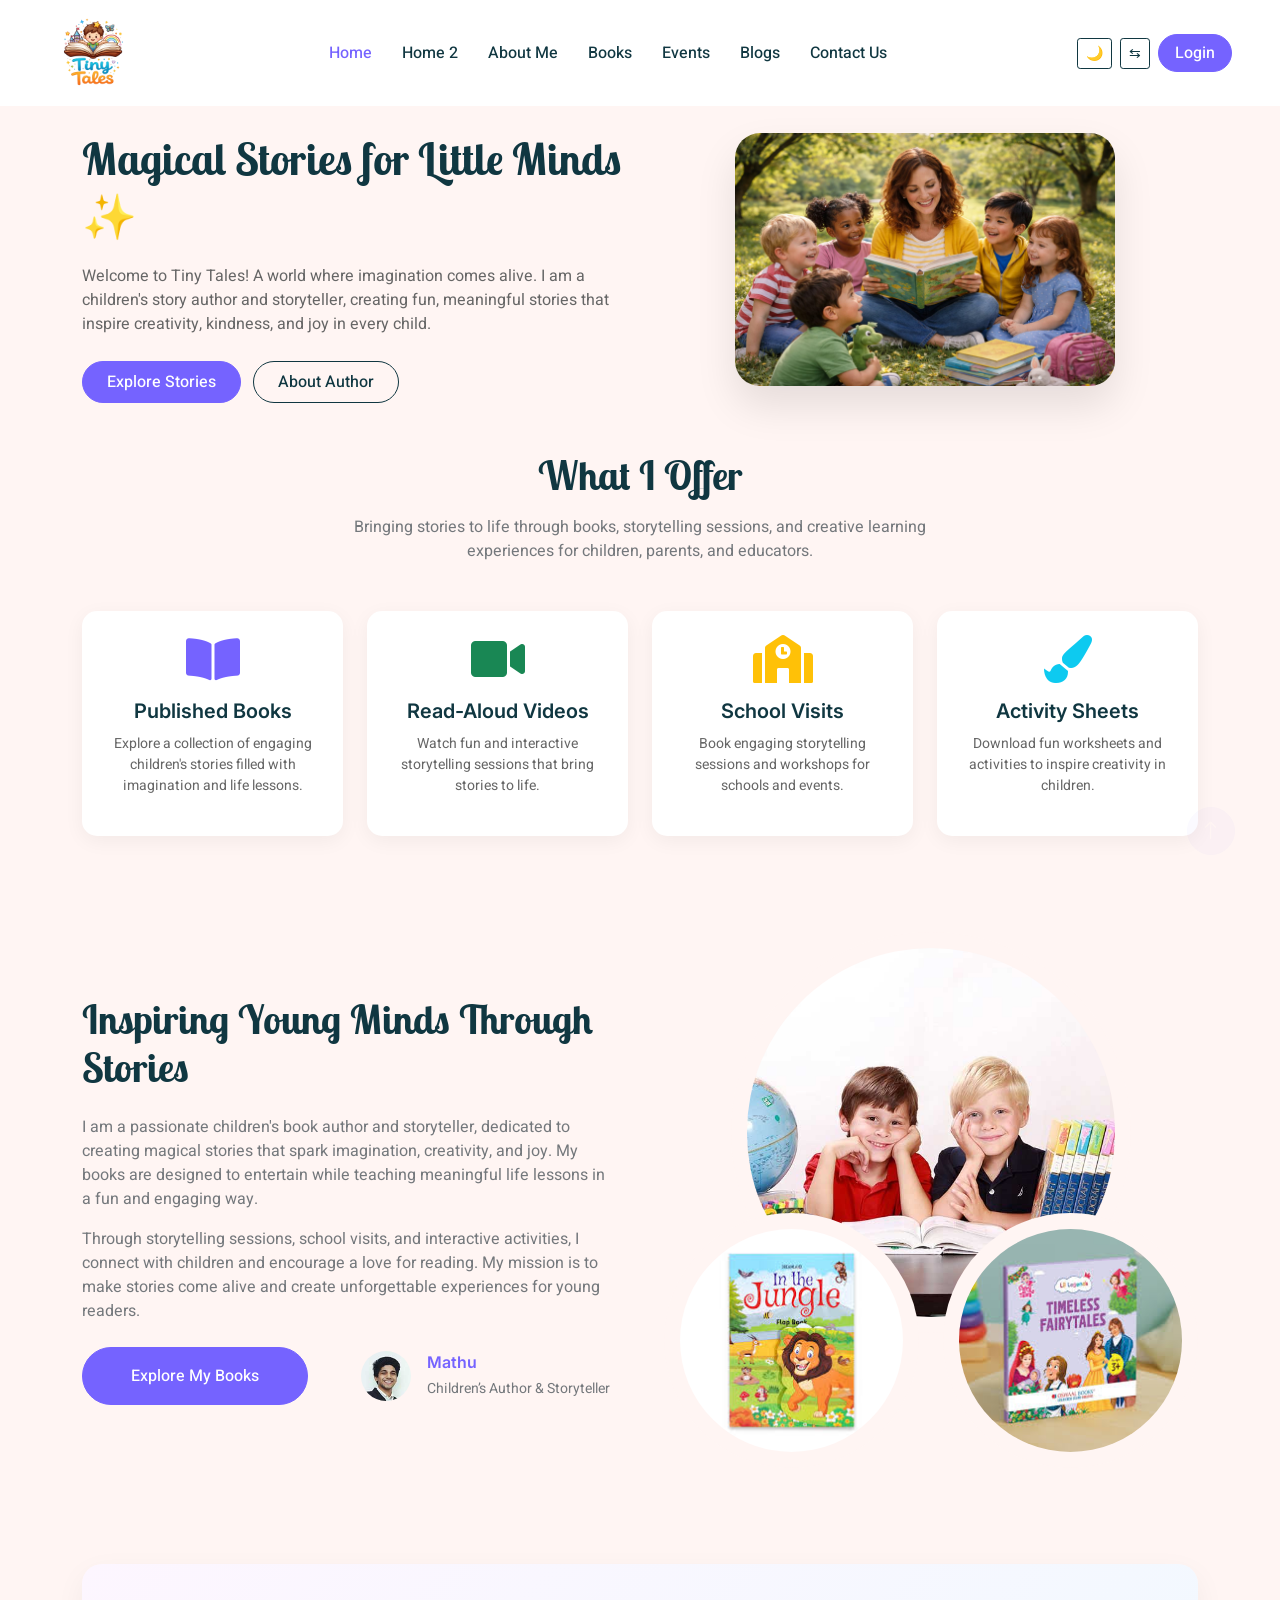
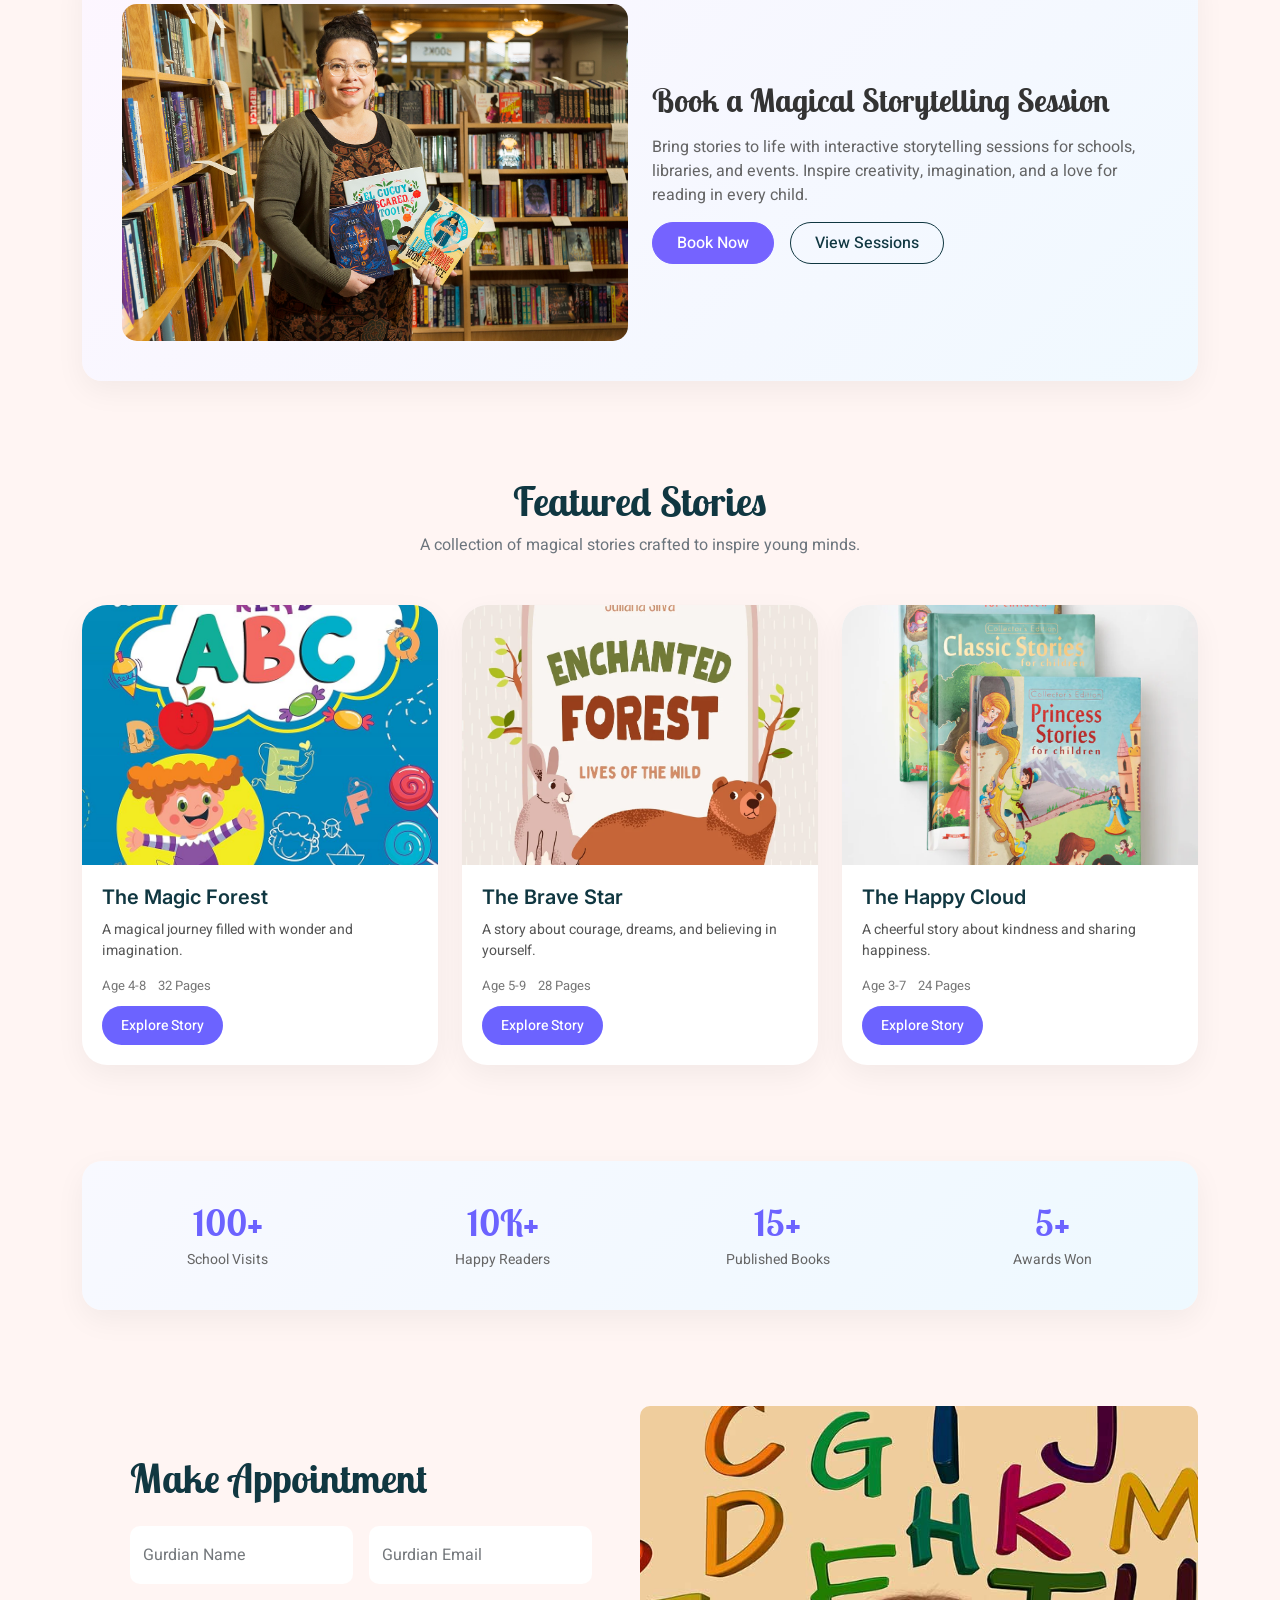
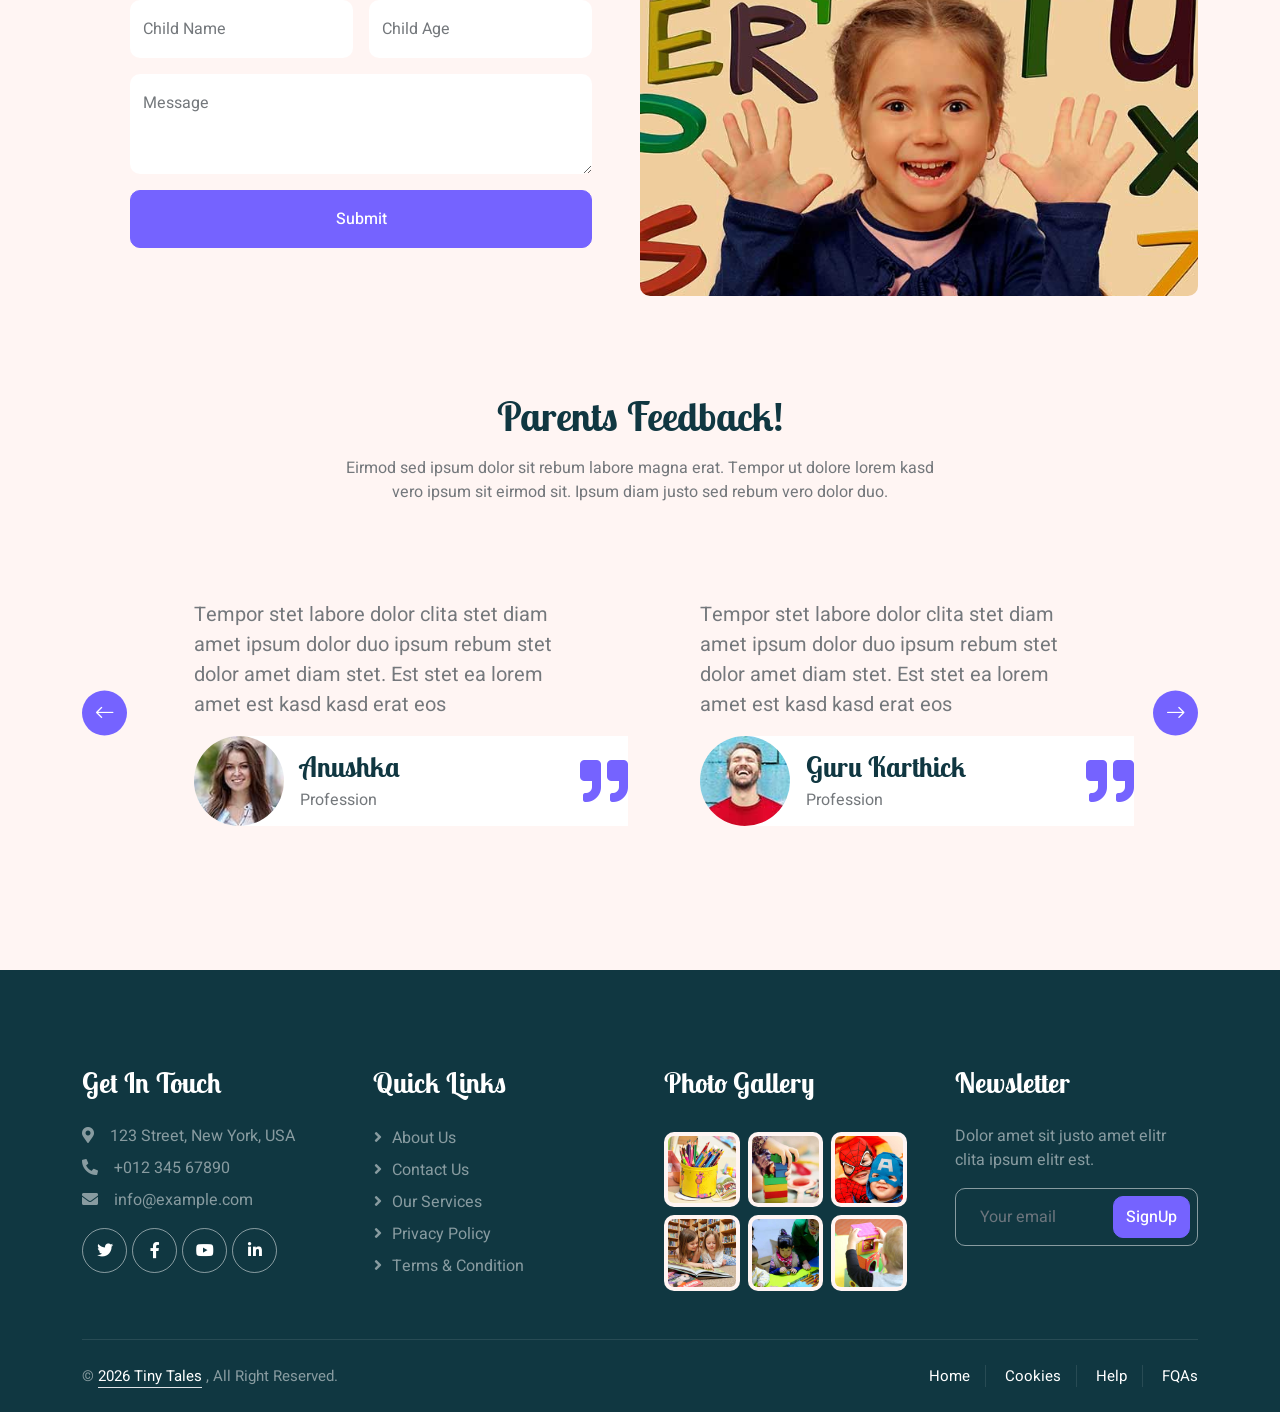
==== commit cda45dce: "mathu" ====
--- a/index.html
+++ b/index.html
@@ -353,7 +353,7 @@
             <div class="col-lg-4 col-md-6 mx-md-auto">
                 <div class="book-card-elegant">
                     <div class="book-img">
-                        <img src="img/book6.webp" alt="">
+                        <img src="img/bk4.webp" alt="">
                     </div>
                     <div class="book-body">
                         <h5>The Happy Cloud</h5>
--- a/css/style.css
+++ b/css/style.css
@@ -234,7 +234,14 @@
     color: #999;
     margin-bottom: 20px;
 }
-
+.book-body .meta {
+  display: flex;
+  justify-content: flex-start; /* 👈 left align */
+  align-items: center;
+  gap: 12px;
+  font-size: 13px;
+  color: #777;
+}
 /* Rounded Button (important) */
 .btn-rounded {
     display: inline-block;
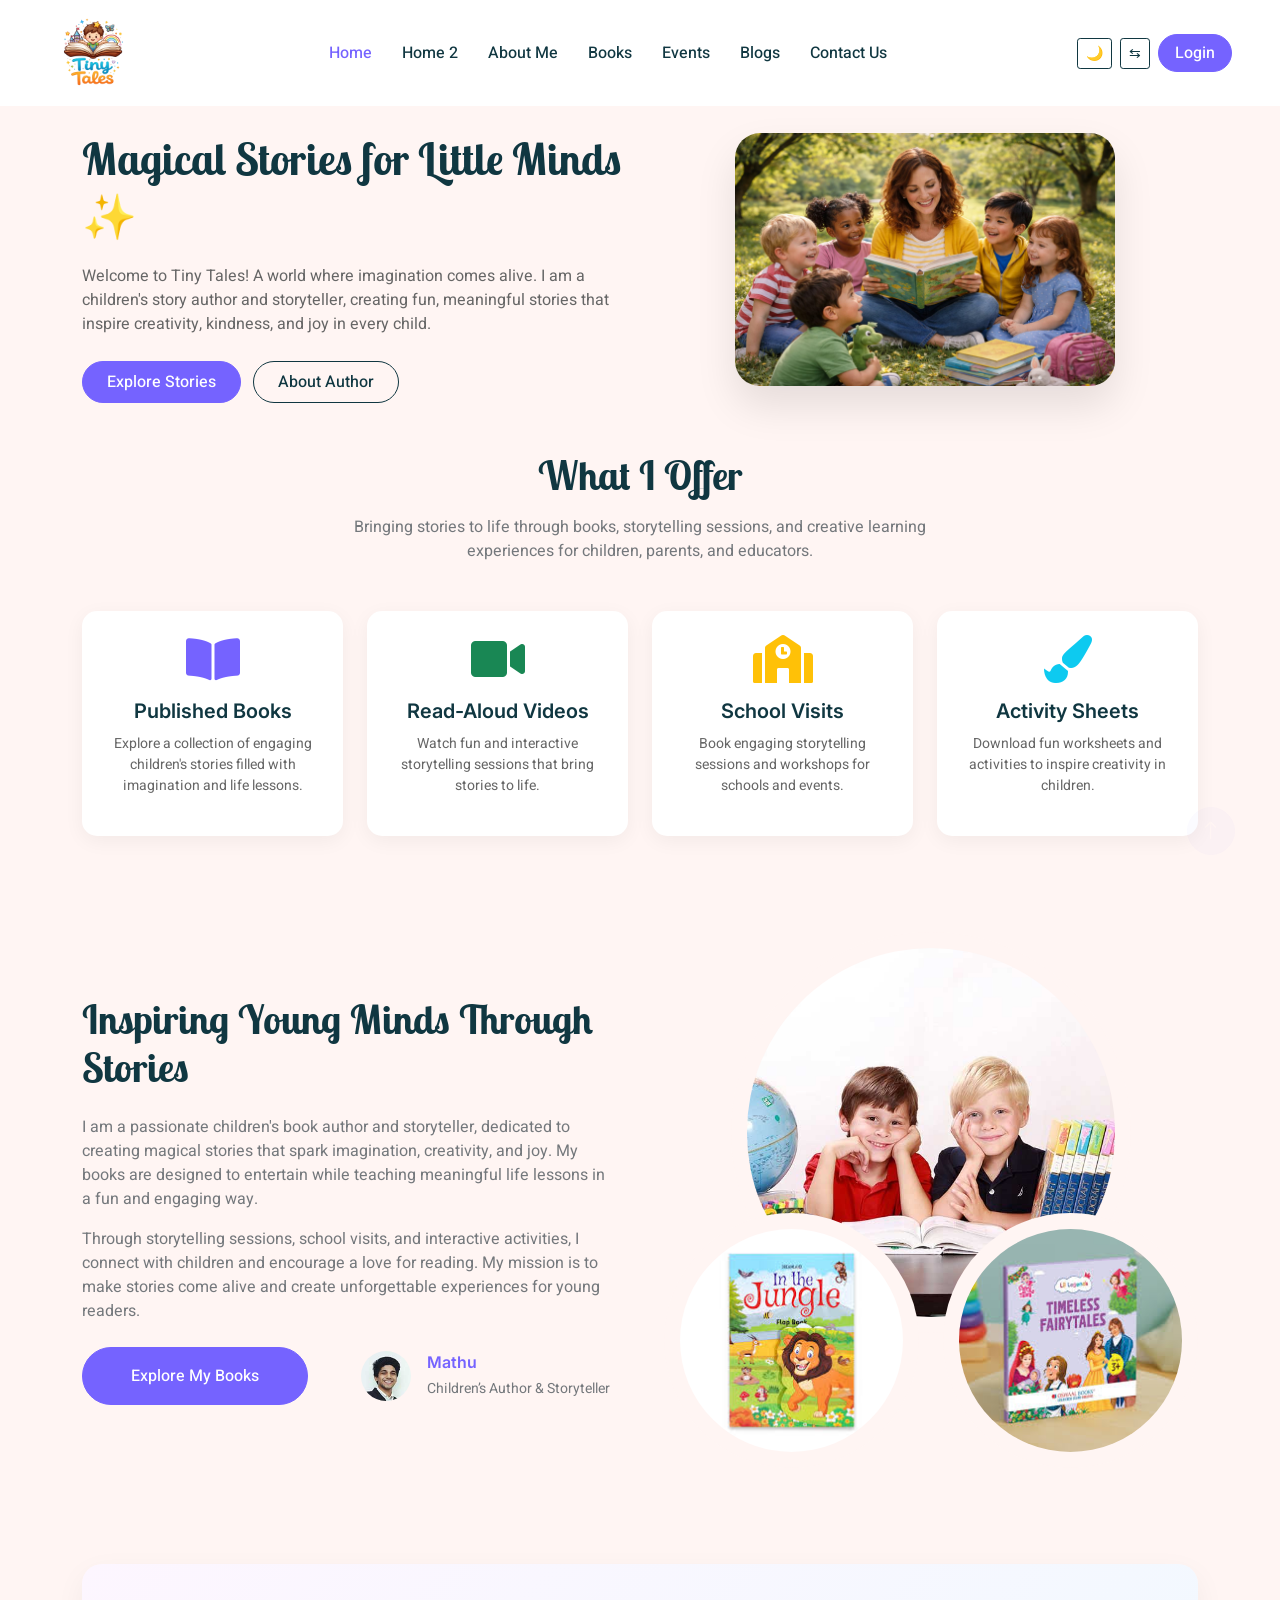
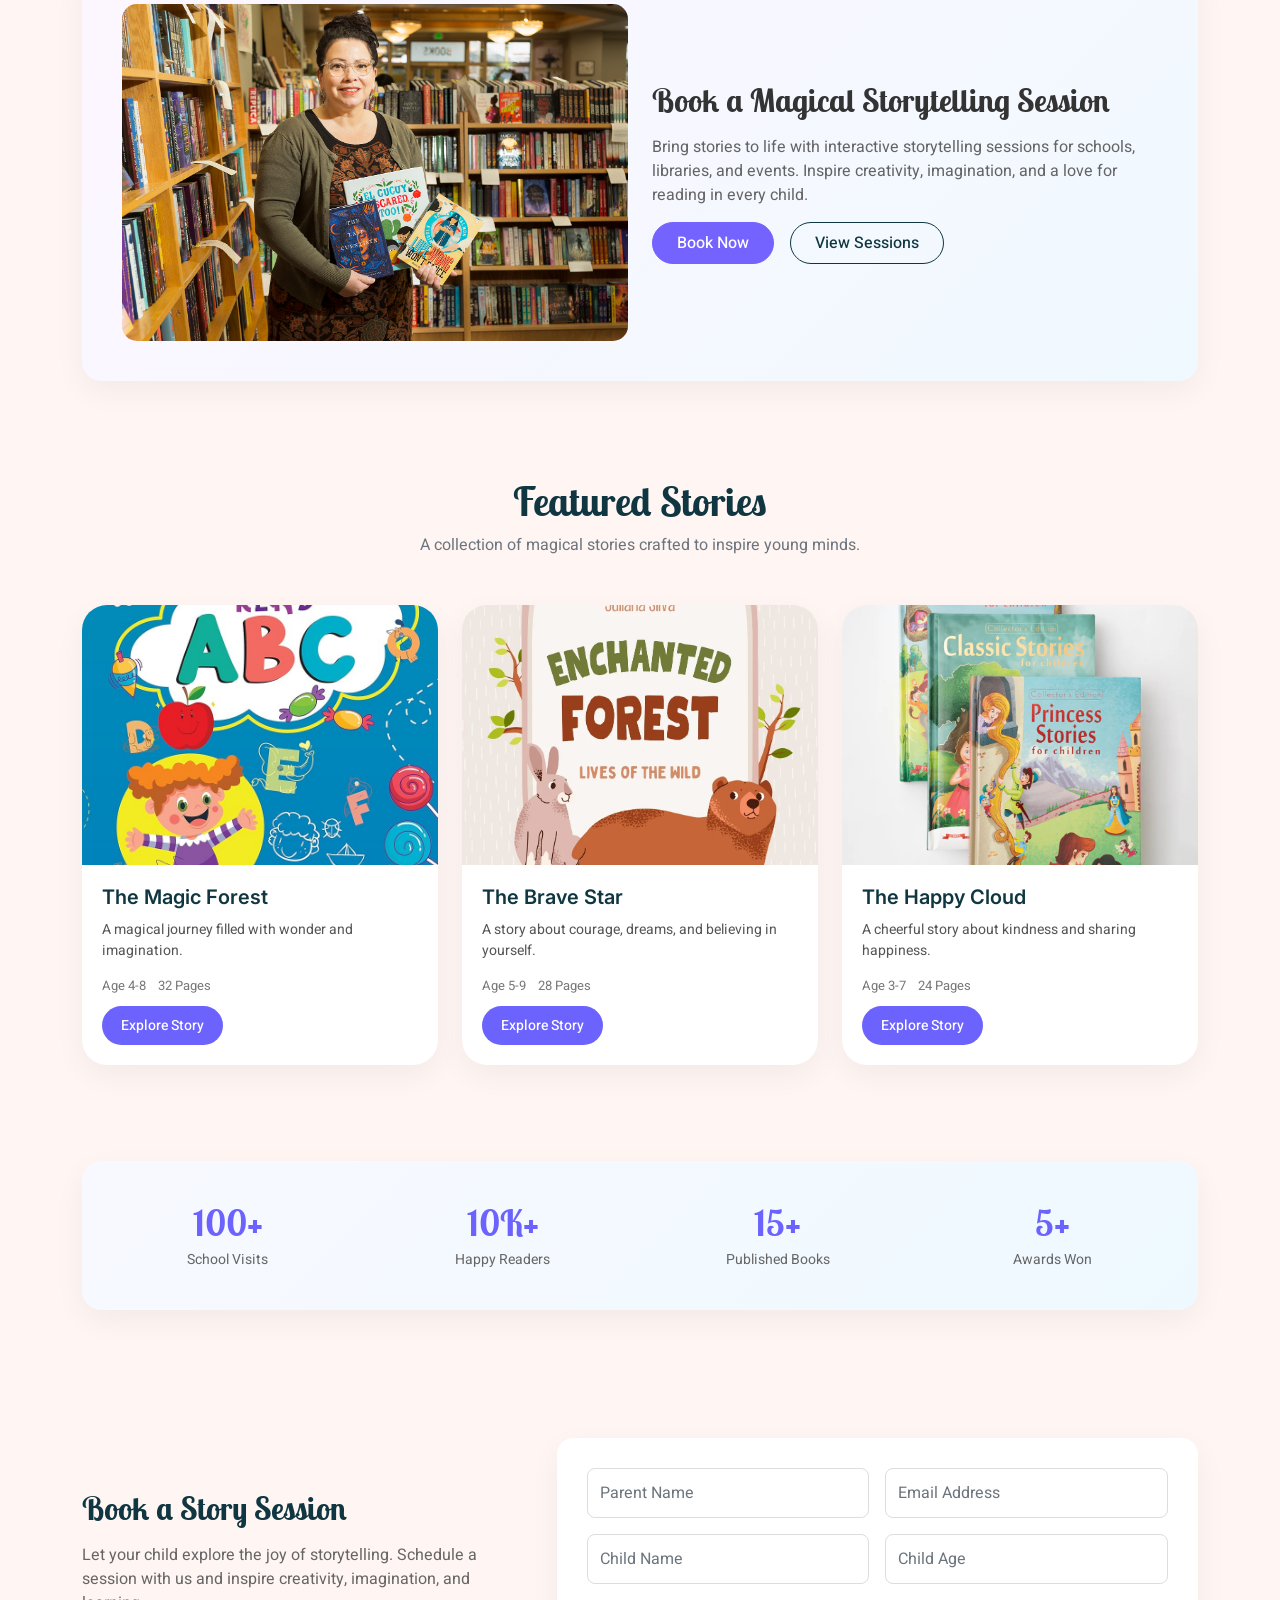
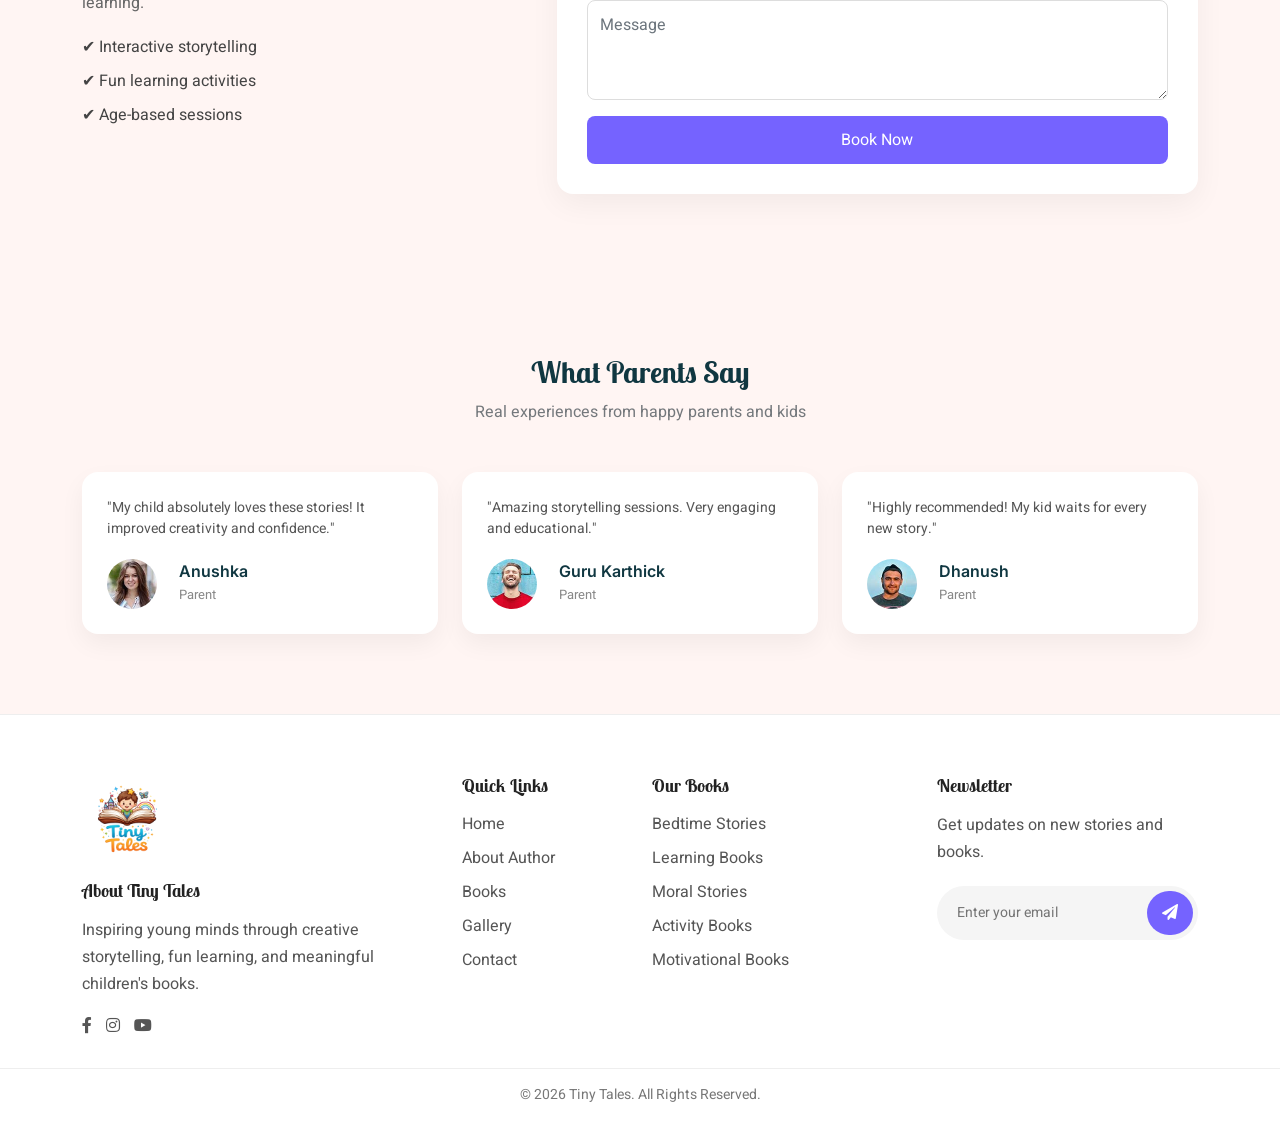
==== commit b6a83ecb: "mathu" ====
--- a/index.html
+++ b/index.html
@@ -418,192 +418,208 @@
     </div>
 </div>
 
-        <!-- Appointment Start -->
-        <div class="container-xxl py-5">
-            <div class="container">
-                <div class=" rounded">
-                    <div class="row g-0">
-                        <div class="col-lg-6 wow fadeIn" data-wow-delay="0.1s">
-                            <div class="h-100 d-flex flex-column justify-content-center p-5">
-                                <h1 class="mb-4">Make Appointment</h1>
-                                <form>
-                                    <div class="row g-3">
-                                        <div class="col-sm-6">
-                                            <div class="form-floating">
-                                                <input type="text" class="form-control border-0" id="gname" placeholder="Gurdian Name">
-                                                <label for="gname">Gurdian Name</label>
-                                            </div>
-                                        </div>
-                                        <div class="col-sm-6">
-                                            <div class="form-floating">
-                                                <input type="email" class="form-control border-0" id="gmail" placeholder="Gurdian Email">
-                                                <label for="gmail">Gurdian Email</label>
-                                            </div>
-                                        </div>
-                                        <div class="col-sm-6">
-                                            <div class="form-floating">
-                                                <input type="text" class="form-control border-0" id="cname" placeholder="Child Name">
-                                                <label for="cname">Child Name</label>
-                                            </div>
-                                        </div>
-                                        <div class="col-sm-6">
-                                            <div class="form-floating">
-                                                <input type="text" class="form-control border-0" id="cage" placeholder="Child Age">
-                                                <label for="cage">Child Age</label>
-                                            </div>
-                                        </div>
-                                        <div class="col-12">
-                                            <div class="form-floating">
-                                                <textarea class="form-control border-0" placeholder="Leave a message here" id="message" style="height: 100px"></textarea>
-                                                <label for="message">Message</label>
-                                            </div>
-                                        </div>
-                                        <div class="col-12">
-                                            <button class="btn btn-primary w-100 py-3" type="submit">Submit</button>
-                                        </div>
-                                    </div>
-                                </form>
-                            </div>
-                        </div>
-                        <div class="col-lg-6 wow fadeIn" data-wow-delay="0.5s" style="min-height: 400px;">
-                            <div class="position-relative h-100">
-                                <img class="position-absolute w-100 h-100 rounded" src="img/appointment.jpg" style="object-fit: cover;">
-                            </div>
-                        </div>
-                    </div>
-                </div>
-            </div>
-        </div>
-        <!-- Appointment End -->
-
-
-
-
-        <!-- Testimonial Start -->
-        <div class="container-xxl py-5">
-            <div class="container">
-                <div class="text-center mx-auto mb-5 wow fadeInUp" data-wow-delay="0.1s" style="max-width: 600px;">
-                    <h1 class="mb-3">Parents Feedback!</h1>
-                    <p>Eirmod sed ipsum dolor sit rebum labore magna erat. Tempor ut dolore lorem kasd vero ipsum sit eirmod sit. Ipsum diam justo sed rebum vero dolor duo.</p>
-                </div>
-                <div class="owl-carousel testimonial-carousel wow fadeInUp" data-wow-delay="0.1s">
-                    <div class="testimonial-item bg-light rounded p-5">
-                        <p class="fs-5">Tempor stet labore dolor clita stet diam amet ipsum dolor duo ipsum rebum stet dolor amet diam stet. Est stet ea lorem amet est kasd kasd erat eos</p>
-                        <div class="d-flex align-items-center bg-white me-n5" style="border-radius: 50px 0 0 50px;">
-                            <img class="img-fluid flex-shrink-0 rounded-circle" src="img/testimonial-1.jpg" style="width: 90px; height: 90px;">
-                            <div class="ps-3">
-                                <h3 class="mb-1">Anushka</h3>
-                                <span>Profession</span>
-                            </div>
-                            <i class="fa fa-quote-right fa-3x text-primary ms-auto d-none d-sm-flex"></i>
-                        </div>
-                    </div>
-                    <div class="testimonial-item bg-light rounded p-5">
-                        <p class="fs-5">Tempor stet labore dolor clita stet diam amet ipsum dolor duo ipsum rebum stet dolor amet diam stet. Est stet ea lorem amet est kasd kasd erat eos</p>
-                        <div class="d-flex align-items-center bg-white me-n5" style="border-radius: 50px 0 0 50px;">
-                            <img class="img-fluid flex-shrink-0 rounded-circle" src="img/testimonial-2.jpg" style="width: 90px; height: 90px;">
-                            <div class="ps-3">
-                                <h3 class="mb-1">Guru Karthick</h3>
-                                <span>Profession</span>
-                            </div>
-                            <i class="fa fa-quote-right fa-3x  text-primary ms-auto d-none d-sm-flex"></i>
-                        </div>
-                    </div>
-                    <div class="testimonial-item bg-light rounded p-5">
-                        <p class="fs-5">Tempor stet labore dolor clita stet diam amet ipsum dolor duo ipsum rebum stet dolor amet diam stet. Est stet ea lorem amet est kasd kasd erat eos</p>
-                        <div class="d-flex align-items-center bg-white me-n5" style="border-radius: 50px 0 0 50px;">
-                            <img class="img-fluid flex-shrink-0 rounded-circle" src="img/testimonial-3.jpg" style="width: 90px; height: 90px;">
-                            <div class="ps-3">
-                                <h3 class="mb-1">Dhanush</h3>
-                                <span>Profession</span>
-                            </div>
-                            <i class="fa fa-quote-right fa-3x text-primary ms-auto d-none d-sm-flex"></i>
-                        </div>
-                    </div>
-                </div>
-            </div>
-        </div>
-        <!-- Testimonial End -->
-
-
-        <!-- Footer Start -->
-        <div class="container-fluid bg-dark text-white-50 footer pt-5 mt-5 wow fadeIn" data-wow-delay="0.1s">
-            <div class="container py-5">
-                <div class="row g-5">
-                    <div class="col-lg-3 col-md-6">
-                        <h3 class="text-white mb-4">Get In Touch</h3>
-                        <p class="mb-2"><i class="fa fa-map-marker-alt me-3"></i>123 Street, New York, USA</p>
-                        <p class="mb-2"><i class="fa fa-phone-alt me-3"></i>+012 345 67890</p>
-                        <p class="mb-2"><i class="fa fa-envelope me-3"></i>info@example.com</p>
-                        <div class="d-flex pt-2">
-                            <a class="btn btn-outline-light btn-social" href=""><i class="fab fa-twitter"></i></a>
-                            <a class="btn btn-outline-light btn-social" href=""><i class="fab fa-facebook-f"></i></a>
-                            <a class="btn btn-outline-light btn-social" href=""><i class="fab fa-youtube"></i></a>
-                            <a class="btn btn-outline-light btn-social" href=""><i class="fab fa-linkedin-in"></i></a>
-                        </div>
-                    </div>
-                    <div class="col-lg-3 col-md-6">
-                        <h3 class="text-white mb-4">Quick Links</h3>
-                        <a class="btn btn-link text-white-50" href="">About Us</a>
-                        <a class="btn btn-link text-white-50" href="">Contact Us</a>
-                        <a class="btn btn-link text-white-50" href="">Our Services</a>
-                        <a class="btn btn-link text-white-50" href="">Privacy Policy</a>
-                        <a class="btn btn-link text-white-50" href="">Terms & Condition</a>
-                    </div>
-                    <div class="col-lg-3 col-md-6">
-                        <h3 class="text-white mb-4">Photo Gallery</h3>
-                        <div class="row g-2 pt-2">
-                            <div class="col-4">
-                                <img class="img-fluid rounded bg-light p-1" src="img/classes-1.jpg" alt="">
-                            </div>
-                            <div class="col-4">
-                                <img class="img-fluid rounded bg-light p-1" src="img/classes-2.jpg" alt="">
-                            </div>
-                            <div class="col-4">
-                                <img class="img-fluid rounded bg-light p-1" src="img/classes-3.jpg" alt="">
-                            </div>
-                            <div class="col-4">
-                                <img class="img-fluid rounded bg-light p-1" src="img/classes-4.jpg" alt="">
-                            </div>
-                            <div class="col-4">
-                                <img class="img-fluid rounded bg-light p-1" src="img/classes-5.jpg" alt="">
-                            </div>
-                            <div class="col-4">
-                                <img class="img-fluid rounded bg-light p-1" src="img/classes-6.jpg" alt="">
-                            </div>
-                        </div>
-                    </div>
-                    <div class="col-lg-3 col-md-6">
-                        <h3 class="text-white mb-4">Newsletter</h3>
-                        <p>Dolor amet sit justo amet elitr clita ipsum elitr est.</p>
-                        <div class="position-relative mx-auto" style="max-width: 400px;">
-                            <input class="form-control bg-transparent w-100 py-3 ps-4 pe-5" type="text" placeholder="Your email">
-                            <button type="button" class="btn btn-primary py-2 position-absolute top-0 end-0 mt-2 me-2">SignUp</button>
-                        </div>
-                    </div>
-                </div>
-            </div>
-            <div class="container">
-                <div class="copyright">
-                    <div class="row">
-                        <div class="col-md-6 text-center text-md-start mb-3 mb-md-0">
-                            &copy; <a class="border-bottom" href="#"> 2026 Tiny Tales</a> , All Right Reserved. 
-							
-							
-                        </div>
-                        <div class="col-md-6 text-center text-md-end">
-                            <div class="footer-menu">
-                                <a href="">Home</a>
-                                <a href="">Cookies</a>
-                                <a href="">Help</a>
-                                <a href="">FQAs</a>
-                            </div>
-                        </div>
-                    </div>
-                </div>
-            </div>
-        </div>
-        <!-- Footer End -->
+       <!-- APPOINTMENT START -->
+<div class="appointment-section">
+  <div class="container">
+    <div class="row align-items-center gy-5">
+
+      <!-- LEFT CONTENT -->
+      <div class="col-lg-5">
+        <div class="appointment-content">
+          <h2>Book a Story Session</h2>
+          <p>
+            Let your child explore the joy of storytelling. Schedule a session
+            with us and inspire creativity, imagination, and learning.
+          </p>
+
+          <ul class="appointment-points">
+            <li>✔ Interactive storytelling</li>
+            <li>✔ Fun learning activities</li>
+            <li>✔ Age-based sessions</li>
+          </ul>
+        </div>
+      </div>
+
+      <!-- RIGHT FORM -->
+      <div class="col-lg-7">
+        <div class="appointment-card">
+          <form>
+            <div class="row g-3">
+
+              <div class="col-md-6">
+                <input type="text" placeholder="Parent Name" class="form-control">
+              </div>
+
+              <div class="col-md-6">
+                <input type="email" placeholder="Email Address" class="form-control">
+              </div>
+
+              <div class="col-md-6">
+                <input type="text" placeholder="Child Name" class="form-control">
+              </div>
+
+              <div class="col-md-6">
+                <input type="text" placeholder="Child Age" class="form-control">
+              </div>
+
+              <div class="col-12">
+                <textarea placeholder="Message" class="form-control"></textarea>
+              </div>
+
+              <div class="col-12">
+                <button class="btn-appoint">Book Now</button>
+              </div>
+
+            </div>
+          </form>
+        </div>
+      </div>
+
+    </div>
+  </div>
+</div>
+<!-- APPOINTMENT END -->
+
+
+<!-- TESTIMONIAL START -->
+<div class="testimonial-section">
+  <div class="container">
+
+    <div class="text-center mb-5">
+      <h2>What Parents Say</h2>
+      <p>Real experiences from happy parents and kids</p>
+    </div>
+
+    <div class="row g-4">
+
+      <!-- ITEM -->
+      <div class="col-lg-4 col-md-6">
+        <div class="testimonial-card">
+          <p>
+            "My child absolutely loves these stories! It improved creativity and confidence."
+          </p>
+
+          <div class="user">
+            <img src="img/testimonial-1.jpg">
+            <div>
+              <h5>Anushka</h5>
+              <span>Parent</span>
+            </div>
+          </div>
+        </div>
+      </div>
+
+      <!-- ITEM -->
+      <div class="col-lg-4 col-md-6">
+        <div class="testimonial-card">
+          <p>
+            "Amazing storytelling sessions. Very engaging and educational."
+          </p>
+
+          <div class="user">
+            <img src="img/testimonial-2.jpg">
+            <div>
+              <h5>Guru Karthick</h5>
+              <span>Parent</span>
+            </div>
+          </div>
+        </div>
+      </div>
+
+      <!-- ITEM -->
+      <div class="col-lg-4 col-md-6">
+        <div class="testimonial-card">
+          <p>
+            "Highly recommended! My kid waits for every new story."
+          </p>
+
+          <div class="user">
+            <img src="img/testimonial-3.jpg">
+            <div>
+              <h5>Dhanush</h5>
+              <span>Parent</span>
+            </div>
+          </div>
+        </div>
+      </div>
+
+    </div>
+
+  </div>
+</div>
+<!-- TESTIMONIAL END -->
+
+
+       <!-- FOOTER START -->
+<footer class="footer-section">
+    <div class="container">
+        <div class="row gy-4">
+
+            <!-- About + Logo -->
+            <div class="col-lg-4 col-md-6">
+                <a href="index.html" class="footer-logo">
+                    <img src="./img/logo1.png" alt="Tiny Tales Logo" class="logo-img">
+                </a>
+
+                <h4 class="footer-title">About Tiny Tales</h4>
+                <p class="footer-text">
+                    Inspiring young minds through creative storytelling, fun learning,
+                    and meaningful children's books.
+                </p>
+
+                <div class="footer-social">
+                    <a href="#"><i class="fab fa-facebook-f"></i></a>
+                    <a href="#"><i class="fab fa-instagram"></i></a>
+                    <a href="#"><i class="fab fa-youtube"></i></a>
+                </div>
+            </div>
+
+            <!-- Links -->
+            <div class="col-lg-2 col-md-6">
+                <h4 class="footer-title">Quick Links</h4>
+                <ul class="footer-links">
+                    <li><a href="#">Home</a></li>
+                    <li><a href="#">About Author</a></li>
+                    <li><a href="#">Books</a></li>
+                    <li><a href="#">Gallery</a></li>
+                    <li><a href="#">Contact</a></li>
+                </ul>
+            </div>
+
+            <!-- Books -->
+            <div class="col-lg-3 col-md-6">
+                <h4 class="footer-title">Our Books</h4>
+                <ul class="footer-links">
+                    <li><a href="#">Bedtime Stories</a></li>
+                    <li><a href="#">Learning Books</a></li>
+                    <li><a href="#">Moral Stories</a></li>
+                    <li><a href="#">Activity Books</a></li>
+                    <li><a href="#">Motivational Books</a></li>
+                </ul>
+            </div>
+
+            <!-- Newsletter -->
+            <div class="col-lg-3 col-md-6">
+                <h4 class="footer-title">Newsletter</h4>
+                <p class="footer-text">Get updates on new stories and books.</p>
+
+                <form class="newsletter-form">
+                    <input type="email" placeholder="Enter your email" required>
+                    <button type="submit">
+                        <i class="fa fa-paper-plane"></i>
+                    </button>
+                </form>
+            </div>
+
+        </div>
+    </div>
+
+    <!-- Bottom -->
+    <div class="footer-bottom text-center">
+        <p>© 2026 Tiny Tales. All Rights Reserved.</p>
+    </div>
+</footer>
+<!-- FOOTER END -->
 
 
         <!-- Back to Top -->
--- a/css/style.css
+++ b/css/style.css
@@ -3612,4 +3612,461 @@
 
 html[data-theme="dark"] .navbar-toggler-icon {
   background-image: url("data:image/svg+xml,%3Csvg viewBox='0 0 30 30' xmlns='http://www.w3.org/2000/svg'%3E%3Cpath stroke='white' stroke-width='2' d='M4 7h22M4 15h22M4 23h22'/%3E%3C/svg%3E");
+}
+/* BASE */
+.footer-section {
+    background: #fff;
+    padding: 60px 0 0;
+    border-top: 1px solid #eee;
+    color: #555;
+}
+
+/* LOGO */
+.footer-logo {
+    display: inline-block;
+    margin-bottom: 15px;
+}
+
+
+
+/* TITLES */
+.footer-title {
+    font-size: 18px;
+    font-weight: 600;
+    color: #222;
+    margin-bottom: 15px;
+}
+
+/* TEXT */
+.footer-text {
+    font-size: 16px;
+    line-height: 1.7;
+}
+
+/* LINKS */
+.footer-links {
+    list-style: none;
+    padding: 0;
+}
+
+.footer-links li {
+    margin-bottom: 10px;
+}
+
+.footer-links a {
+    text-decoration: none;
+    color: #555;
+    transition: 0.3s;
+}
+
+.footer-links a:hover {
+    color: #7563ff;
+    padding-left: 6px;
+}
+
+/* SOCIAL */
+.footer-social {
+    margin-top: 10px;
+}
+
+.footer-social a {
+    display: inline-block;
+    margin-right: 10px;
+    font-size: 16px;
+    color: #555;
+    transition: 0.3s;
+}
+
+.footer-social a:hover {
+    color: #7563ff;
+}
+/* CARD */
+.modern-newsletter {
+    background: linear-gradient(135deg, #f8f9ff, #ffffff);
+    padding: 35px 25px;
+    border-radius: 16px;
+    text-align: center;
+    box-shadow: 0 10px 30px rgba(0,0,0,0.05);
+    transition: 0.3s;
+}
+
+.modern-newsletter:hover {
+    transform: translateY(-5px);
+}
+
+/* ICON */
+.newsletter-icon {
+    width: 60px;
+    height: 60px;
+    background: #7563ff;
+    color: #fff;
+    font-size: 22px;
+    display: flex;
+    align-items: center;
+    justify-content: center;
+    margin: 0 auto 15px;
+    border-radius: 50%;
+}
+
+/* TITLE */
+.newsletter-title {
+    font-size: 20px;
+    font-weight: 600;
+    color: #222;
+    margin-bottom: 10px;
+}
+
+/* DESCRIPTION */
+.newsletter-desc {
+    font-size: 14px;
+    color: #666;
+    margin-bottom: 20px;
+}
+
+/* FORM */
+.newsletter-form-new {
+    display: flex;
+    gap: 10px;
+    justify-content: center;
+}
+
+.newsletter-form-new input {
+    flex: 1;
+    padding: 12px 15px;
+    border: 1px solid #ddd;
+    border-radius: 8px;
+    outline: none;
+    font-size: 14px;
+}
+
+.newsletter-form-new input:focus {
+    border-color: #7563ff;
+}
+
+/* BUTTON */
+.newsletter-form-new button {
+    background: #7563ff;
+    color: #fff;
+    border: none;
+    padding: 12px 18px;
+    border-radius: 8px;
+    cursor: pointer;
+    transition: 0.3s;
+}
+
+.newsletter-form-new button:hover {
+    background: #5a4be0;
+}
+
+/* PRIVACY */
+.privacy {
+    margin-top: 15px;
+    font-size: 12px;
+    color: #888;
+}
+
+/* RESPONSIVE */
+@media (max-width: 576px) {
+    .newsletter-form-new {
+        flex-direction: column;
+    }
+
+    .newsletter-form-new button {
+        width: 100%;
+    }
+}
+
+/* DARK MODE */
+html[data-theme="dark"] .modern-newsletter {
+    background: #1a1a2e;
+    box-shadow: none;
+}
+
+html[data-theme="dark"] .newsletter-title {
+    color: #fff;
+}
+
+html[data-theme="dark"] .newsletter-desc {
+    color: #bbb;
+}
+
+html[data-theme="dark"] .newsletter-form-new input {
+    background: #0f0f1a;
+    border: 1px solid #333;
+    color: #fff;
+}
+
+html[data-theme="dark"] .privacy {
+    color: #aaa;
+}
+/* NEWSLETTER (IMPROVED) */
+.newsletter-form {
+    display: flex;
+    align-items: center;
+    background: #f5f5f5;
+    border-radius: 50px;
+    padding: 5px;
+    overflow: hidden;
+}
+
+.newsletter-form input {
+    border: none;
+    outline: none;
+    padding: 10px 15px;
+    flex: 1;
+    background: transparent;
+    font-size: 14px;
+}
+
+.newsletter-form button {
+    background: #7563ff;
+    border: none;
+    color: #fff;
+    padding: 10px 15px;
+    border-radius: 50px;
+    cursor: pointer;
+    transition: 0.3s;
+}
+
+.newsletter-form button:hover {
+    background: #5a4be0;
+}
+
+/* BOTTOM */
+.footer-bottom {
+    margin-top: 30px;
+    padding: 15px 0;
+    border-top: 1px solid #eee;
+    font-size: 14px;
+    color: #777;
+}
+
+/* RESPONSIVE */
+@media (max-width: 767px) {
+    .footer-section {
+        text-align: center;
+    }
+
+    .newsletter-form {
+        flex-direction: row;
+    }
+
+    .footer-social {
+        justify-content: center;
+    }
+}
+
+@media (max-width: 576px) {
+    .newsletter-form {
+        flex-direction: column;
+        border-radius: 10px;
+    }
+
+    .newsletter-form input {
+        width: 100%;
+    }
+
+    .newsletter-form button {
+        width: 100%;
+        margin-top: 8px;
+        border-radius: 8px;
+    }
+}
+
+/* ================= DARK MODE ================= */
+
+html[data-theme="dark"] .footer-section {
+    background: #000;
+    color: #aaa;
+    border-top: 1px solid #222;
+}
+
+html[data-theme="dark"] .footer-title {
+    color: #fff;
+}
+
+html[data-theme="dark"] .footer-text {
+    color: #aaa;
+}
+
+html[data-theme="dark"] .footer-links a {
+    color: #aaa;
+}
+
+html[data-theme="dark"] .footer-links a:hover {
+    color: #7563ff;
+}
+
+html[data-theme="dark"] .footer-social a {
+    color: #aaa;
+}
+
+html[data-theme="dark"] .footer-social a:hover {
+    color: #7563ff;
+}
+
+html[data-theme="dark"] .newsletter-form {
+    background: #111;
+}
+
+html[data-theme="dark"] .newsletter-form input {
+    color: #fff;
+}
+
+html[data-theme="dark"] .footer-bottom {
+    border-top: 1px solid #222;
+    color: #888;
+}
+/* SECTION */
+.appointment-section {
+    padding: 80px 0;
+}
+
+/* LEFT */
+.appointment-content h2 {
+    font-size: 32px;
+    font-weight: 700;
+    margin-bottom: 15px;
+}
+
+.appointment-content p {
+    color: #666;
+    margin-bottom: 20px;
+}
+
+.appointment-points {
+    list-style: none;
+    padding: 0;
+    
+}
+
+.appointment-points li {
+    margin-bottom: 10px;
+    color: #444;
+}
+
+/* CARD */
+.appointment-card {
+    background: #fff;
+    padding: 30px;
+    border-radius: 16px;
+    box-shadow: 0 10px 30px rgba(0,0,0,0.05);
+}
+
+/* FORM */
+.appointment-card .form-control {
+    border-radius: 8px;
+    padding: 12px;
+    border: 1px solid #ddd;
+}
+
+.appointment-card textarea {
+    height: 100px;
+}
+
+/* BUTTON */
+.btn-appoint {
+    width: 100%;
+    background: #7563ff;
+    color: #fff;
+    padding: 12px;
+    border: none;
+    border-radius: 8px;
+    transition: 0.3s;
+}
+
+.btn-appoint:hover {
+    background: #5a4be0;
+}
+
+/* DARK MODE */
+html[data-theme="dark"] .appointment-card {
+    background: #1a1a2e;
+}
+
+html[data-theme="dark"] .appointment-content h2 {
+    color: #fff;
+}
+
+html[data-theme="dark"] .appointment-content p {
+    color: #aaa;
+}
+
+html[data-theme="dark"] .appointment-card .form-control {
+    background: #0f0f1a;
+    border: 1px solid #333;
+    color: #fff;
+}
+/* SECTION */
+.testimonial-section {
+    padding: 80px 0;
+    
+    text-align: center;
+}
+
+.testimonial-section h2 {
+    font-size: 30px;
+    margin-bottom: 10px;
+}
+
+/* CARD */
+.testimonial-card {
+    background: #fff;
+    padding: 25px;
+    border-radius: 16px;
+    text-align: left;
+    box-shadow: 0 10px 25px rgba(0,0,0,0.05);
+    transition: 0.3s;
+}
+
+.testimonial-card:hover {
+    transform: translateY(-5px);
+}
+
+/* TEXT */
+.testimonial-card p {
+    font-size: 14px;
+    color: #555;
+    margin-bottom: 20px;
+}
+
+/* USER */
+.user {
+    display: flex;
+    align-items: center;
+}
+
+.user img {
+    width: 50px;
+    height: 50px;
+    border-radius: 50%;
+    object-fit: cover;
+    margin-right: 10px;
+}
+
+.user h5 {
+    margin: 0;
+    font-size: 16px;
+}
+
+.user span {
+    font-size: 13px;
+    color: #888;
+}
+
+/* DARK MODE */
+html[data-theme="dark"] .testimonial-section {
+    background: #000;
+}
+
+html[data-theme="dark"] .testimonial-card {
+    background: #1a1a2e;
+}
+
+html[data-theme="dark"] .testimonial-card p {
+    color: #ccc;
+}
+
+html[data-theme="dark"] .user h5 {
+    color: #fff;
 }
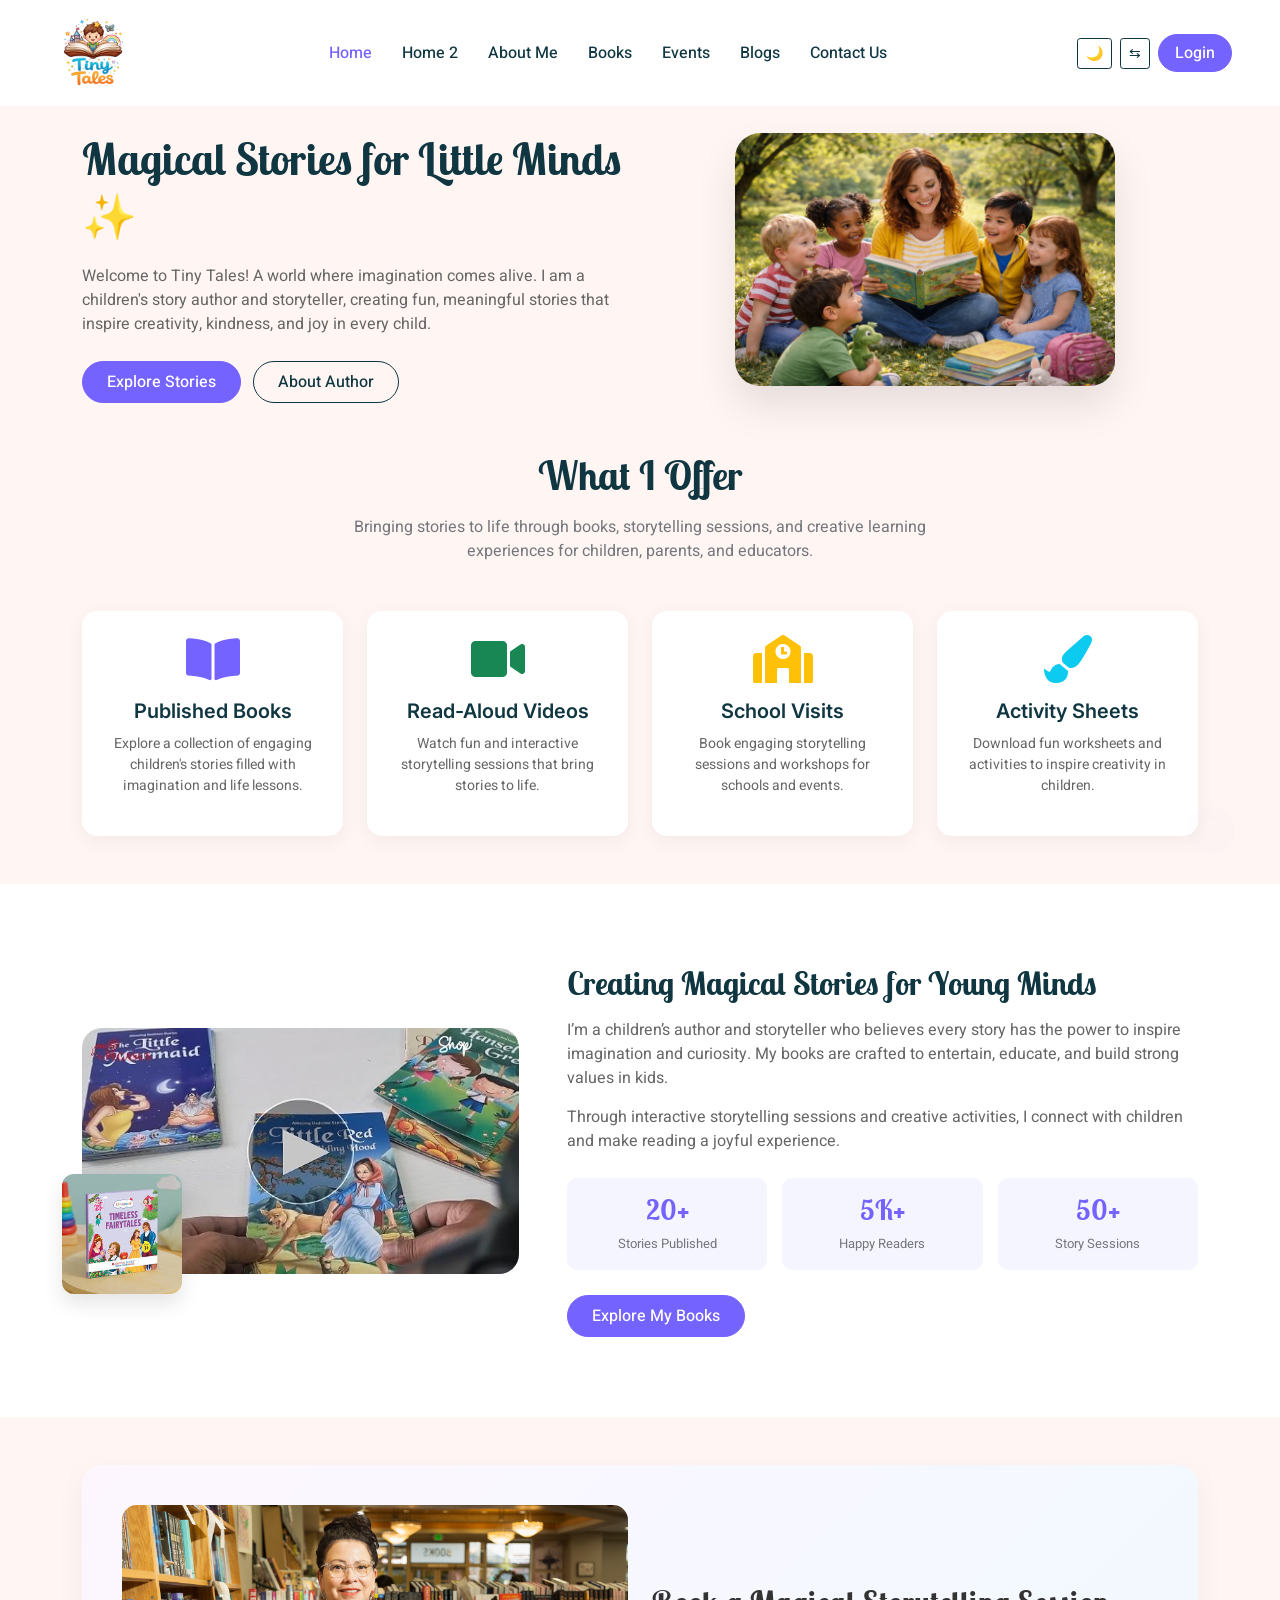
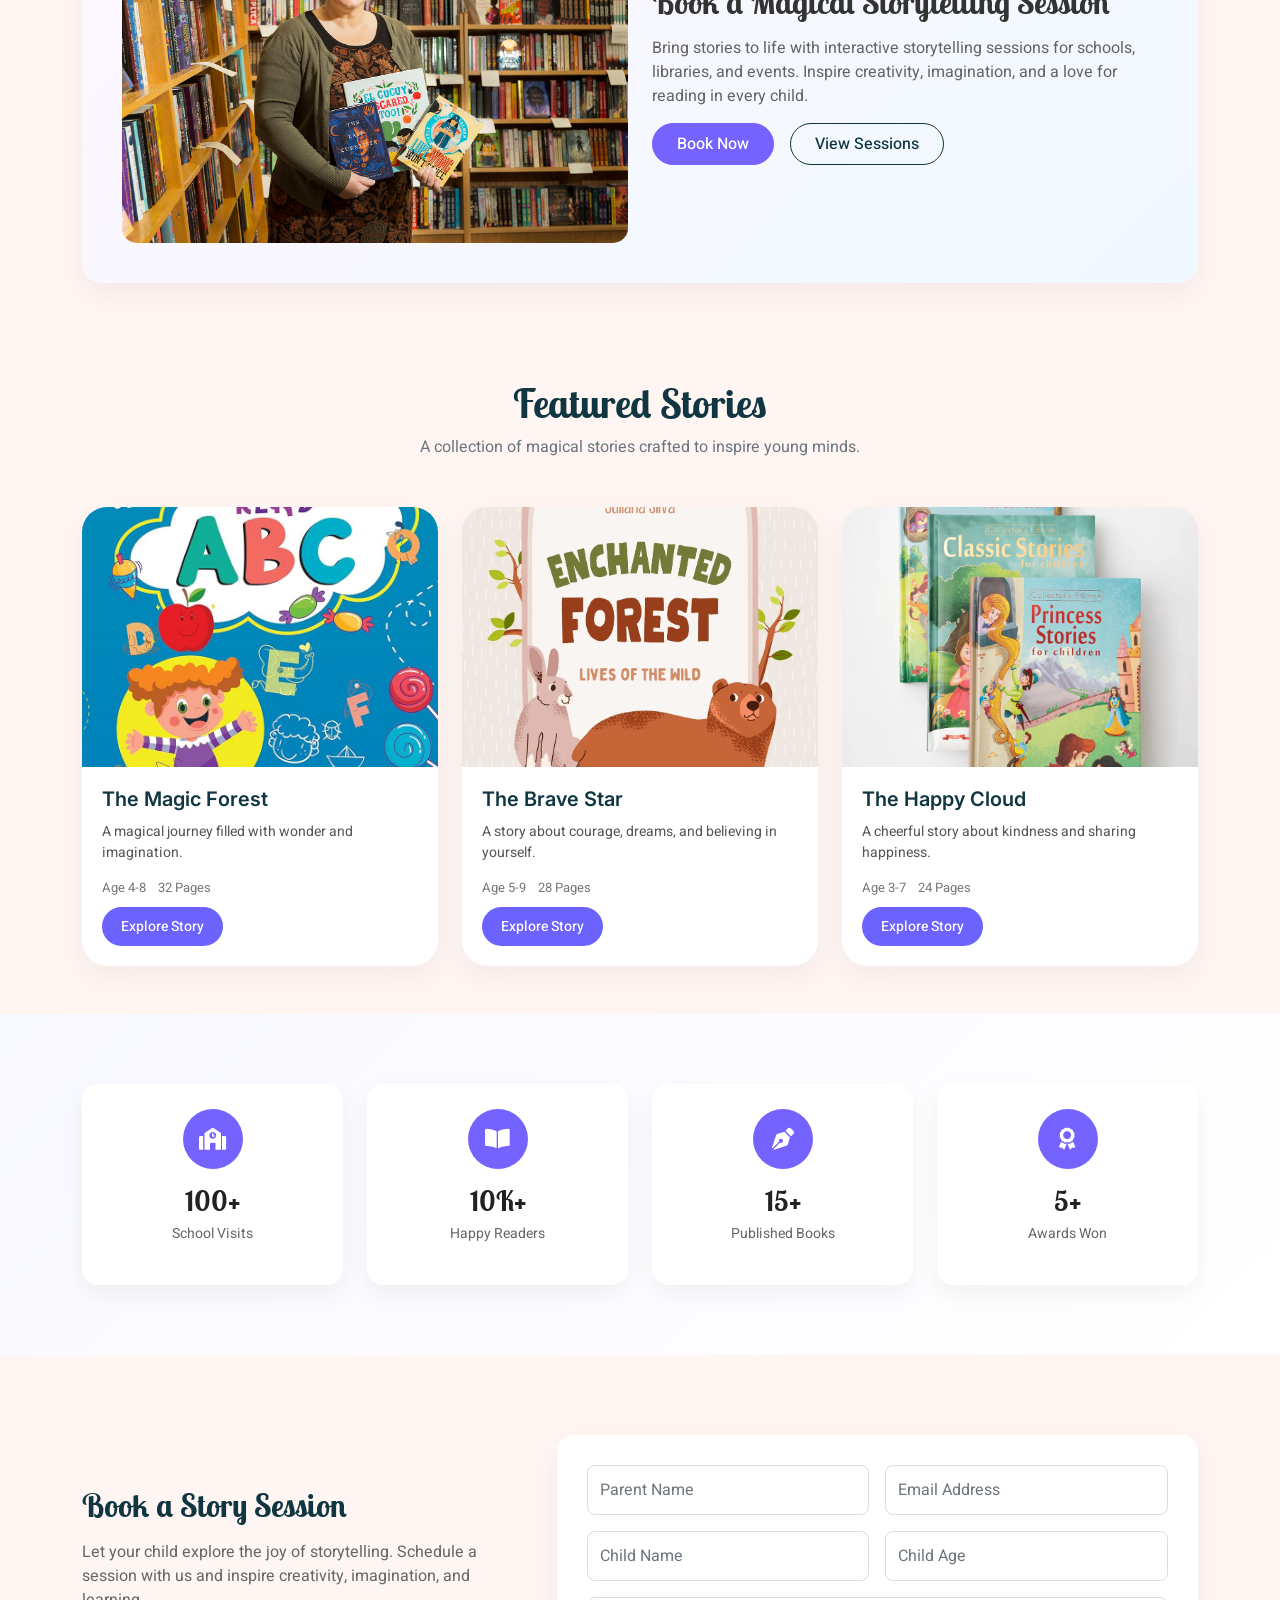
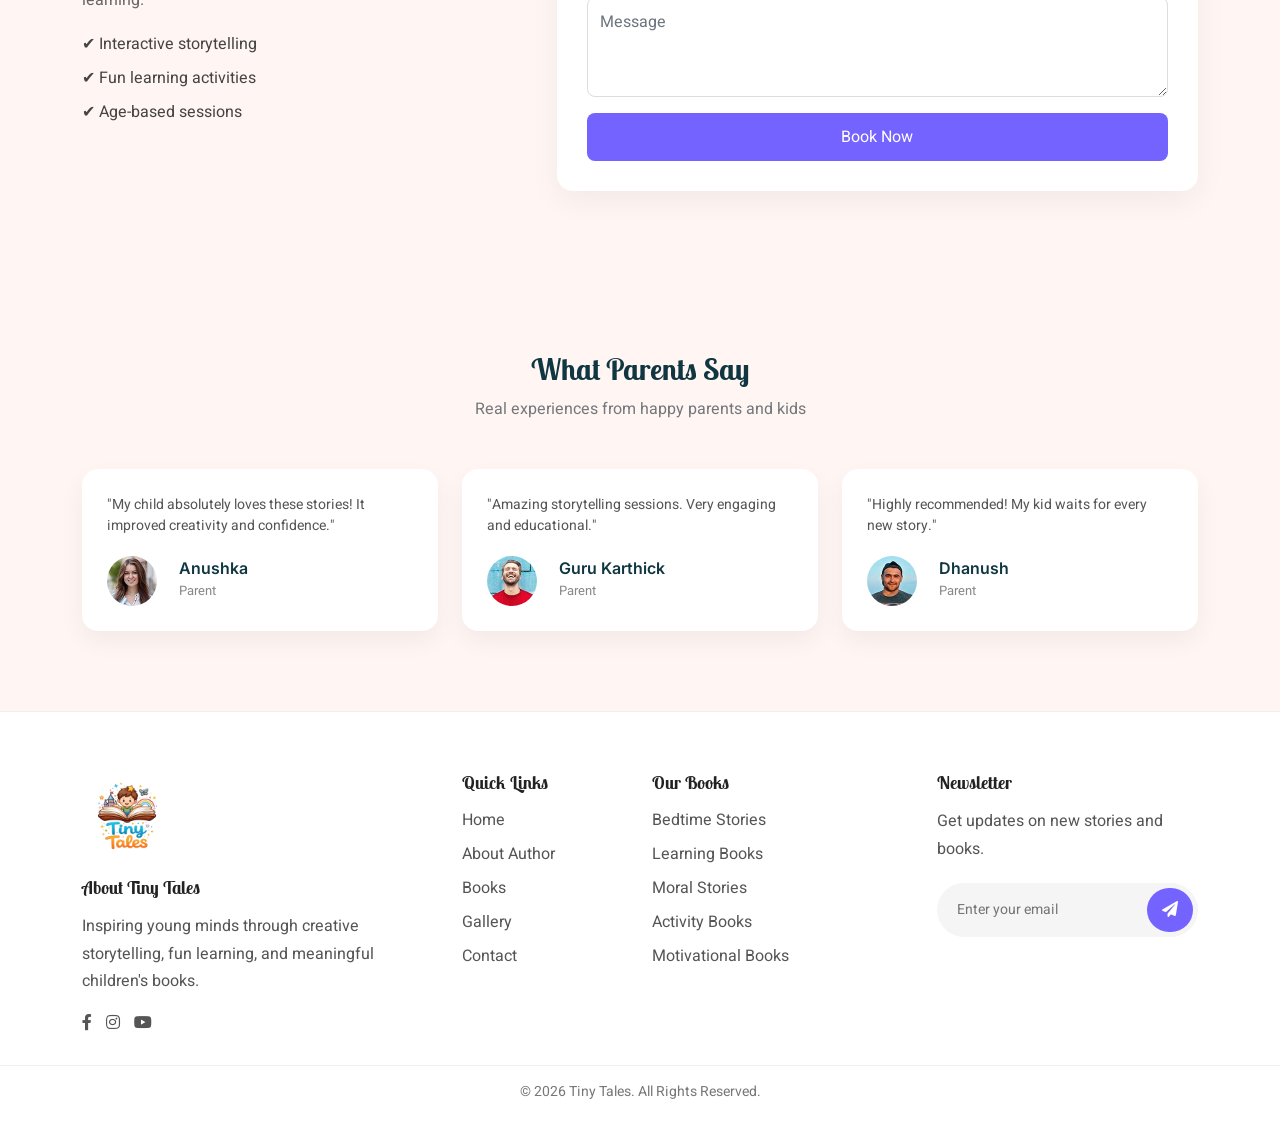
==== commit 2345507c: "MATHU" ====
--- a/index.html
+++ b/index.html
@@ -176,83 +176,78 @@
         <!-- Facilities End -->
 
 
-        <!-- About Start -->
-<div class="container-xxl py-5">
-    <div class="container">
-        <div class="row g-5 align-items-center">
-
-            <!-- TEXT -->
-            <div class="col-lg-6">
-                <h1 class="mb-4">
-                    Inspiring Young Minds Through Stories 
-                </h1>
-
-                <p>
-                    I am a passionate children's book author and storyteller, dedicated to
-                    creating magical stories that spark imagination, creativity, and joy.
-                    My books are designed to entertain while teaching meaningful life lessons
-                    in a fun and engaging way.
-                </p>
-
-                <p class="mb-4">
-                    Through storytelling sessions, school visits, and interactive activities,
-                    I connect with children and encourage a love for reading. My mission is
-                    to make stories come alive and create unforgettable experiences for
-                    young readers.
-                </p>
-
-                <div class="row g-4 align-items-center">
-
-                    <!-- Button -->
-                    <div class="col-sm-6">
-                        <a class="btn btn-primary rounded-pill py-3 px-5" href="#">
-                            Explore My Books
-                        </a>
-                    </div>
-
-                    <!-- Author Info -->
-                    <div class="col-sm-6">
-                        <div class="d-flex align-items-center">
-                            <img class="rounded-circle flex-shrink-0"
-                                src="./img/user.jpg"
-                                alt="Author"
-                                style="width: 50px; height: 50px;">
-                            <div class="ms-3">
-                                <h6 class="text-primary mb-1">Mathu</h6>
-                                <small>Children’s Author & Storyteller</small>
-                            </div>
-                        </div>
-                    </div>
-
-                </div>
-            </div>
-
-            <!-- IMAGES -->
-            <div class="col-lg-6 about-img">
-                <div class="row">
-
-                    <div class="col-12 text-center">
-                        <img class="img-fluid w-75 rounded-circle bg-light p-3"
-                             src="./img/about-1.jpg" alt="">
-                    </div>
-
-                    <div class="col-6 text-start" style="margin-top: -120px;">
-                        <img class="img-fluid w-100 rounded-circle bg-light p-3"
-                             src="./img/book2.jpg" alt="">
-                    </div>
-
-                    <div class="col-6 text-end" style="margin-top: -120px;">
-                        <img class="img-fluid w-100 rounded-circle bg-light p-3"
-                             src="./img/book1.jpg" alt="">
-                    </div>
-
-                </div>
-            </div>
-
-        </div>
-    </div>
-</div>
-        <!-- About End -->
+       <!-- ABOUT START -->
+<section class="about-modern">
+  <div class="container">
+
+    <div class="row align-items-center g-5">
+
+      <!-- IMAGE SIDE -->
+      <div class="col-lg-5">
+        <div class="about-images">
+
+          <img src="./img/bk11.jpg" class="main-img" alt="">
+          
+          <div class="small-img left">
+            <img src="./img/book1.jpg" alt="">
+          </div>
+
+          <!-- <div class="small-img right">
+            <img src="./img/book13.jpg
+            " alt="">
+          </div> -->
+
+        </div>
+      </div>
+
+      <!-- CONTENT SIDE -->
+      <div class="col-lg-7">
+        <div class="about-content">
+
+          <h2>Creating Magical Stories for Young Minds</h2>
+
+          <p>
+            I’m a children’s author and storyteller who believes every story 
+            has the power to inspire imagination and curiosity. My books are 
+            crafted to entertain, educate, and build strong values in kids.
+          </p>
+
+          <p>
+            Through interactive storytelling sessions and creative activities, 
+            I connect with children and make reading a joyful experience.
+          </p>
+
+          <!-- HIGHLIGHTS -->
+          <div class="about-stats">
+
+            <div class="stat-box">
+              <h3>20+</h3>
+              <span>Stories Published</span>
+            </div>
+
+            <div class="stat-box">
+              <h3>5K+</h3>
+              <span>Happy Readers</span>
+            </div>
+
+            <div class="stat-box">
+              <h3>50+</h3>
+              <span>Story Sessions</span>
+            </div>
+
+          </div>
+
+          <!-- BUTTON -->
+          <a href="#" class="btn btn-primary rounded-pill px-4 py-2">Explore My Books</a>
+
+        </div>
+      </div>
+
+    </div>
+
+  </div>
+</section>
+<!-- ABOUT END -->
 
 
         <!-- Call To Action Start -->
@@ -372,51 +367,61 @@
         </div>
     </div>
 </div>
-<div class="container-xxl py-5">
-    <div class="container">
-
-        <div class="trust-strip">
-
-            <div class="row text-center g-4">
-
-                <!-- Item 1 -->
-                <div class="col-lg-3 col-6">
-                    <div class="trust-item">
-                        <h2 class="count">100+</h2>
-                        <p>School Visits</p>
-                    </div>
-                </div>
-
-                <!-- Item 2 -->
-                <div class="col-lg-3 col-6">
-                    <div class="trust-item">
-                        <h2 class="count">10K+</h2>
-                        <p>Happy Readers</p>
-                    </div>
-                </div>
-
-                <!-- Item 3 -->
-                <div class="col-lg-3 col-6">
-                    <div class="trust-item">
-                        <h2 class="count">15+</h2>
-                        <p>Published Books</p>
-                    </div>
-                </div>
-
-                <!-- Item 4 -->
-                <div class="col-lg-3 col-6">
-                    <div class="trust-item">
-                        <h2 class="count">5+</h2>
-                        <p>Awards Won</p>
-                    </div>
-                </div>
-
-            </div>
-
-        </div>
-
-    </div>
-</div>
+<!-- STATS SECTION START -->
+<section class="stats-modern">
+  <div class="container">
+
+    <div class="row g-4">
+
+      <!-- ITEM -->
+      <div class="col-lg-3 col-sm-6">
+        <div class="stat-card">
+          <div class="icon">
+            <i class="fa fa-school"></i>
+          </div>
+          <h2>100+</h2>
+          <p>School Visits</p>
+        </div>
+      </div>
+
+      <!-- ITEM -->
+      <div class="col-lg-3 col-sm-6">
+        <div class="stat-card">
+          <div class="icon">
+            <i class="fa fa-book-open"></i>
+          </div>
+          <h2>10K+</h2>
+          <p>Happy Readers</p>
+        </div>
+      </div>
+
+      <!-- ITEM -->
+      <div class="col-lg-3 col-sm-6">
+        <div class="stat-card">
+          <div class="icon">
+            <i class="fa fa-pen-nib"></i>
+          </div>
+          <h2>15+</h2>
+          <p>Published Books</p>
+        </div>
+      </div>
+
+      <!-- ITEM -->
+      <div class="col-lg-3 col-sm-6">
+        <div class="stat-card">
+          <div class="icon">
+            <i class="fa fa-award"></i>
+          </div>
+          <h2>5+</h2>
+          <p>Awards Won</p>
+        </div>
+      </div>
+
+    </div>
+
+  </div>
+</section>
+<!-- STATS SECTION END -->
 
        <!-- APPOINTMENT START -->
 <div class="appointment-section">
--- a/css/style.css
+++ b/css/style.css
@@ -2623,9 +2623,139 @@
     background: var(--primary);
     border-color: var(--primary);
 }
-
+/* SECTION */
+.about-modern {
+    padding: 80px 0;
+    background: #fff;
+}
+
+/* IMAGE STACK */
+.about-images {
+    position: relative;
+    text-align: center;
+}
+
+.main-img {
+    width: 100%;
+    border-radius: 20px;
+}
+
+/* SMALL IMAGES */
+.small-img {
+    position: absolute;
+    width: 120px;
+    border-radius: 12px;
+    overflow: hidden;
+    box-shadow: 0 10px 20px rgba(0,0,0,0.1);
+}
+
+.small-img img {
+    width: 100%;
+}
+
+.small-img.left {
+    bottom: -20px;
+    left: -20px;
+}
+
+.small-img.right {
+    top: -20px;
+    right: -20px;
+}
+
+/* CONTENT */
+.about-content h2 {
+    font-size: 32px;
+    font-weight: 700;
+    margin-bottom: 15px;
+}
+
+.about-content p {
+    color: #666;
+    margin-bottom: 15px;
+}
+
+/* STATS */
+.about-stats {
+    display: flex;
+    gap: 15px;
+    margin: 25px 0;
+    flex-wrap: wrap;
+}
+
+.stat-box {
+    background: #f5f5ff;
+    padding: 15px;
+    border-radius: 10px;
+    text-align: center;
+    flex: 1;
+}
+
+.stat-box h3 {
+    color: #7563ff;
+    margin-bottom: 5px;
+}
+
+.stat-box span {
+    font-size: 13px;
+}
+
+/* BUTTON */
+.btn-about {
+    display: inline-block;
+    background: #7563ff;
+    color: #fff;
+    padding: 12px 25px;
+    border-radius: 30px;
+    text-decoration: none;
+    transition: 0.3s;
+}
+
+.btn-about:hover {
+    background: #5a4be0;
+}
+
+/* RESPONSIVE */
+@media (max-width: 991px) {
+    .about-images {
+        margin-bottom: 40px;
+    }
+
+    .small-img {
+        width: 90px;
+    }
+}
+
+@media (max-width: 576px) {
+    .about-stats {
+        flex-direction: column;
+    }
+}
+
+/* DARK MODE */
+html[data-theme="dark"] .about-modern {
+    background: #0f0f0f;
+}
+
+html[data-theme="dark"] .about-content h2 {
+    color: #fff;
+}
+
+html[data-theme="dark"] .about-content p {
+    color: #aaa;
+}
+
+html[data-theme="dark"] .stat-box {
+     background: #1a1a1a !important;
+    border: 1px solid rgba(255,255,255,0.1);
+    color: #f5f5f5;
+}
+
+html[data-theme="dark"] .stat-box span {
+    color: #bbb;
+}
 .page-headerr {
-    background: linear-gradient(rgba(0, 0, 0, .2), rgba(0, 0, 0, .6)), url(../img/hero2.webp)  no-repeat;
+    background: linear-gradient(rgba(0, 0, 0, .2), rgba(0, 0, 0, .6)), url(../img/xx.avif)  no-repeat;
     background-size: cover;
 }
 
@@ -4060,7 +4190,9 @@
 }
 
 html[data-theme="dark"] .testimonial-card {
-    background: #1a1a2e;
+      background: #1a1a1a !important;
+    border: 1px solid rgba(255,255,255,0.1);
+    color: #f5f5f5;
 }
 
 html[data-theme="dark"] .testimonial-card p {
@@ -4069,4 +4201,205 @@
 
 html[data-theme="dark"] .user h5 {
     color: #fff;
+}
+/* SECTION */
+.contact-section {
+    padding: 80px 0;
+    
+}
+
+/* TITLE */
+.contact-title {
+    font-size: 42px;
+    font-weight: 700;
+}
+
+.contact-sub {
+    color: #666;
+}
+
+/* INFO CARDS */
+.contact-info-card {
+    background: #fff;
+    padding: 20px;
+    border-radius: 14px;
+    text-align: center;
+    margin-bottom: 20px;
+    box-shadow: 0 8px 20px rgba(0,0,0,0.05);
+    transition: 0.3s;
+}
+
+.contact-info-card:hover {
+    transform: translateY(-5px);
+}
+
+.contact-info-card i {
+    font-size: 22px;
+    color: #7563ff;
+    margin-bottom: 10px;
+}
+
+/* FORM CARD */
+.contact-form-card {
+    background: #fff;
+    padding: 25px;
+    border-radius: 16px;
+    box-shadow: 0 10px 25px rgba(0,0,0,0.05);
+}
+
+.contact-form-card h4 {
+    margin-bottom: 15px;
+}
+
+/* INPUT */
+.contact-form-card .form-control {
+    padding: 12px;
+    border-radius: 8px;
+    border: 1px solid #ddd;
+}
+
+.contact-form-card textarea {
+    height: 100px;
+}
+
+/* BUTTON */
+.btn-send {
+    width: 100%;
+    background: #7563ff;
+    color: #fff;
+    border: none;
+    padding: 12px;
+    border-radius: 8px;
+    transition: 0.3s;
+}
+
+.btn-send:hover {
+    background: #5a4be0;
+}
+
+/* MAP */
+.contact-map {
+    height: 100%;
+    border-radius: 16px;
+    overflow: hidden;
+}
+
+.contact-map iframe {
+    width: 100%;
+    height: 100%;
+    min-height: 350px;
+    border: 0;
+}
+
+/* RESPONSIVE */
+@media (max-width: 991px) {
+    .contact-map {
+        margin-top: 20px;
+    }
+}
+
+@media (max-width: 767px) {
+    .contact-section {
+        text-align: center;
+    }
+}
+
+/* DARK MODE */
+html[data-theme="dark"] .contact-section {
+    background: #000;
+}
+
+html[data-theme="dark"] .contact-title {
+    color: #fff;
+}
+
+html[data-theme="dark"] .contact-sub {
+    color: #aaa;
+}
+
+html[data-theme="dark"] .contact-info-card,
+html[data-theme="dark"] .contact-form-card {
+    background: #111;
+}
+
+html[data-theme="dark"] .contact-form-card .form-control {
+    background: #111;
+    border: 1px solid #333;
+    color: #fff;
+}
+
+html[data-theme="dark"] .contact-info-card p {
+    color: #bbb;
+}
+/* SECTION */
+.stats-modern {
+    padding: 70px 0;
+    background: linear-gradient(135deg, #f8f9ff, #ffffff);
+}
+
+/* CARD */
+.stat-card {
+    background: #fff;
+    padding: 25px;
+    border-radius: 16px;
+    text-align: center;
+    box-shadow: 0 10px 25px rgba(0,0,0,0.05);
+    transition: 0.3s;
+}
+
+.stat-card:hover {
+    transform: translateY(-6px);
+}
+
+/* ICON */
+.stat-card .icon {
+    width: 60px;
+    height: 60px;
+    background: #7563ff;
+    color: #fff;
+    font-size: 22px;
+    display: flex;
+    align-items: center;
+    justify-content: center;
+    margin: 0 auto 15px;
+    border-radius: 50%;
+}
+
+/* TEXT */
+.stat-card h2 {
+    font-size: 28px;
+    font-weight: 700;
+    color: #222;
+    margin-bottom: 5px;
+}
+
+.stat-card p {
+    font-size: 14px;
+    color: #666;
+}
+
+/* RESPONSIVE */
+@media (max-width: 576px) {
+    .stat-card {
+        padding: 20px;
+    }
+}
+
+/* DARK MODE */
+html[data-theme="dark"] .stats-modern {
+    background: #0f0f0f;
+}
+
+html[data-theme="dark"] .stat-card {
+    background: #1a1a1a !important;
+    border: 1px solid rgba(255,255,255,0.1);
+    color: #f5f5f5;
+}
+
+html[data-theme="dark"] .stat-card h2 {
+    color: #fff;
+}
+
+html[data-theme="dark"] .stat-card p {
+    color: #bbb;
 }
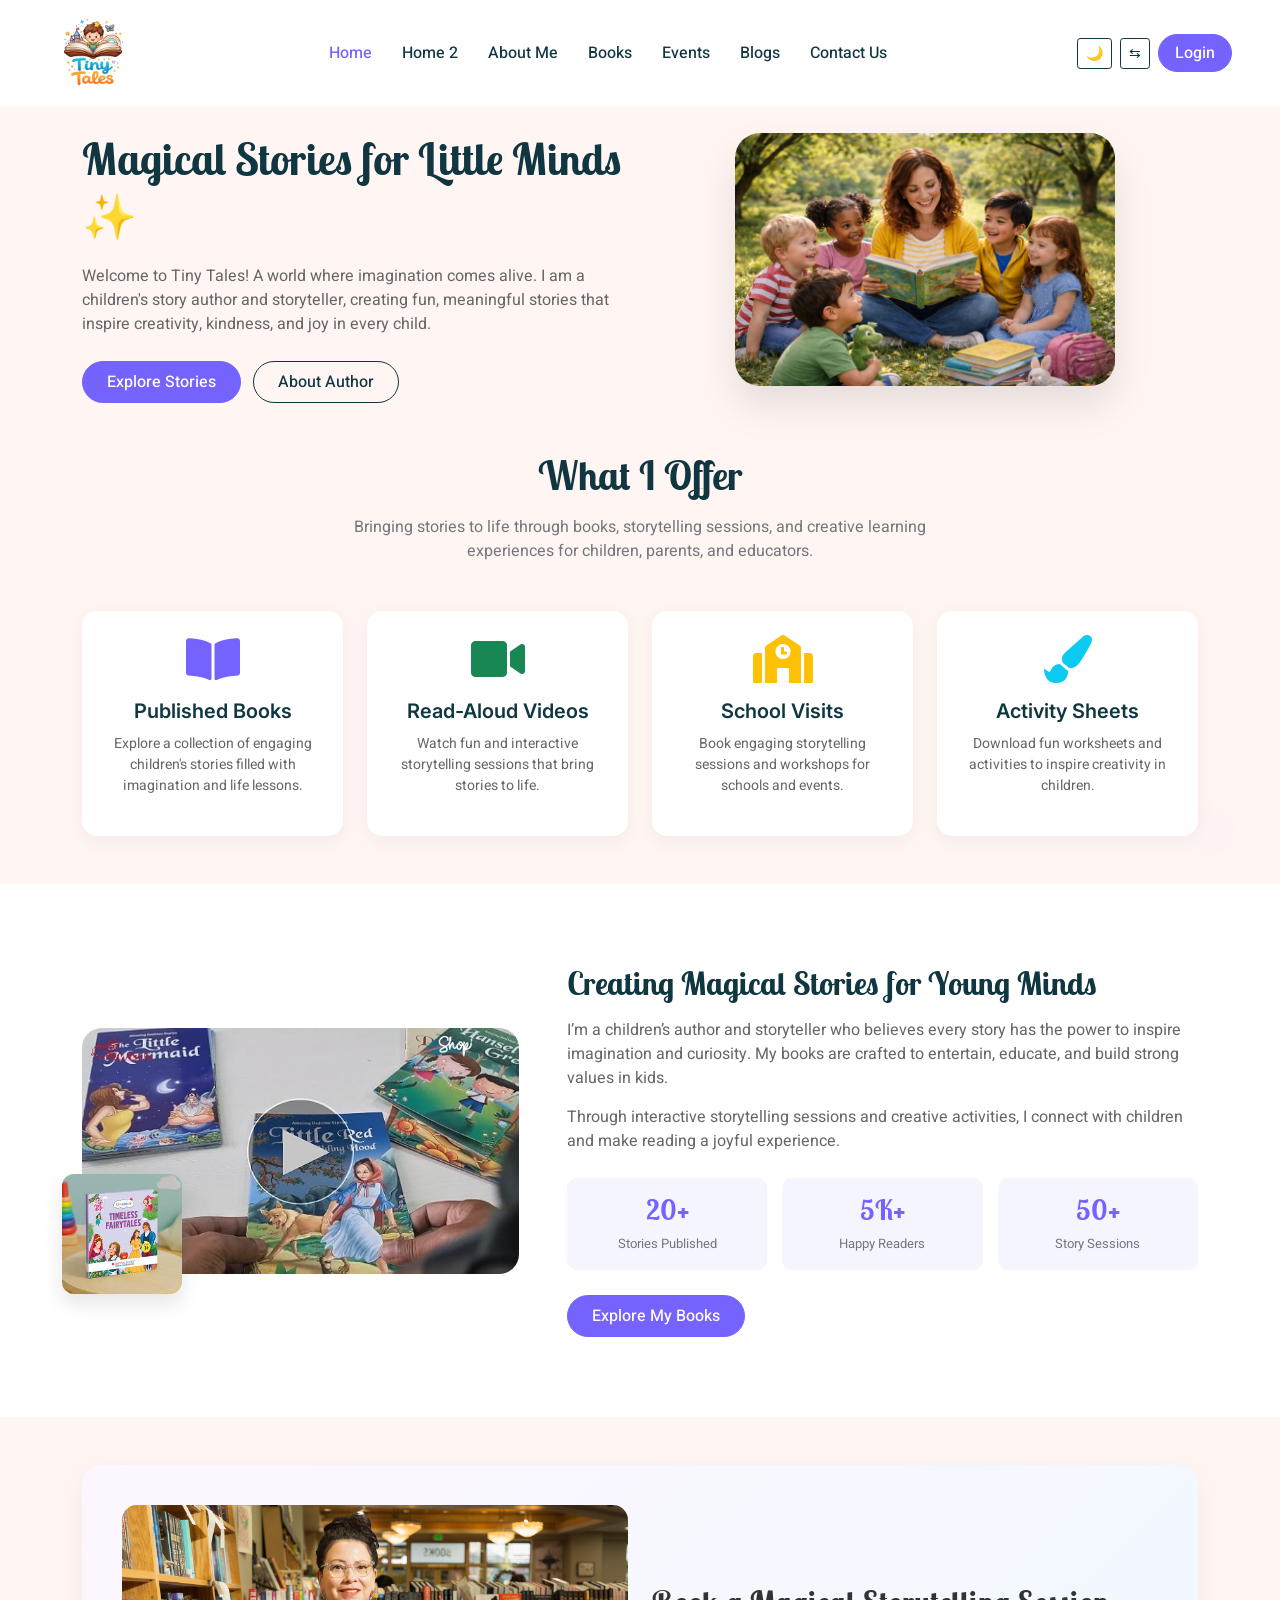
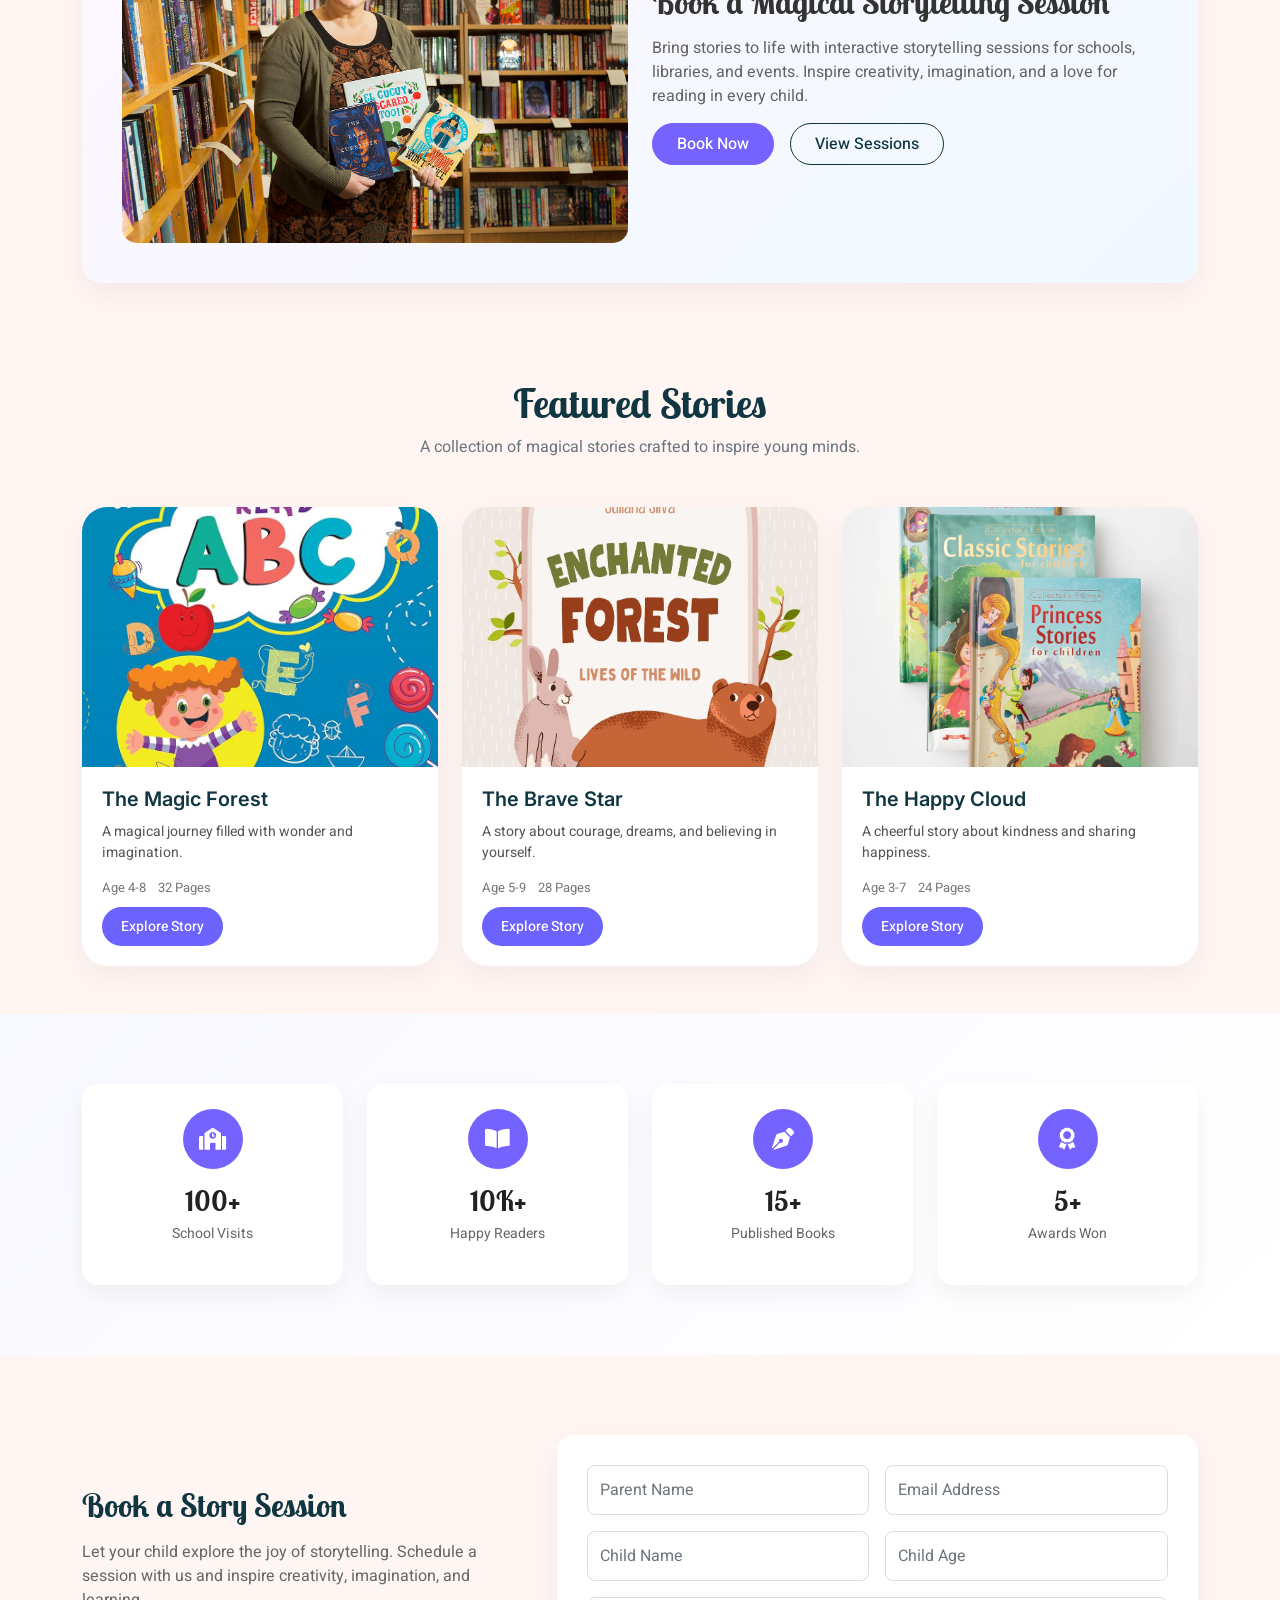
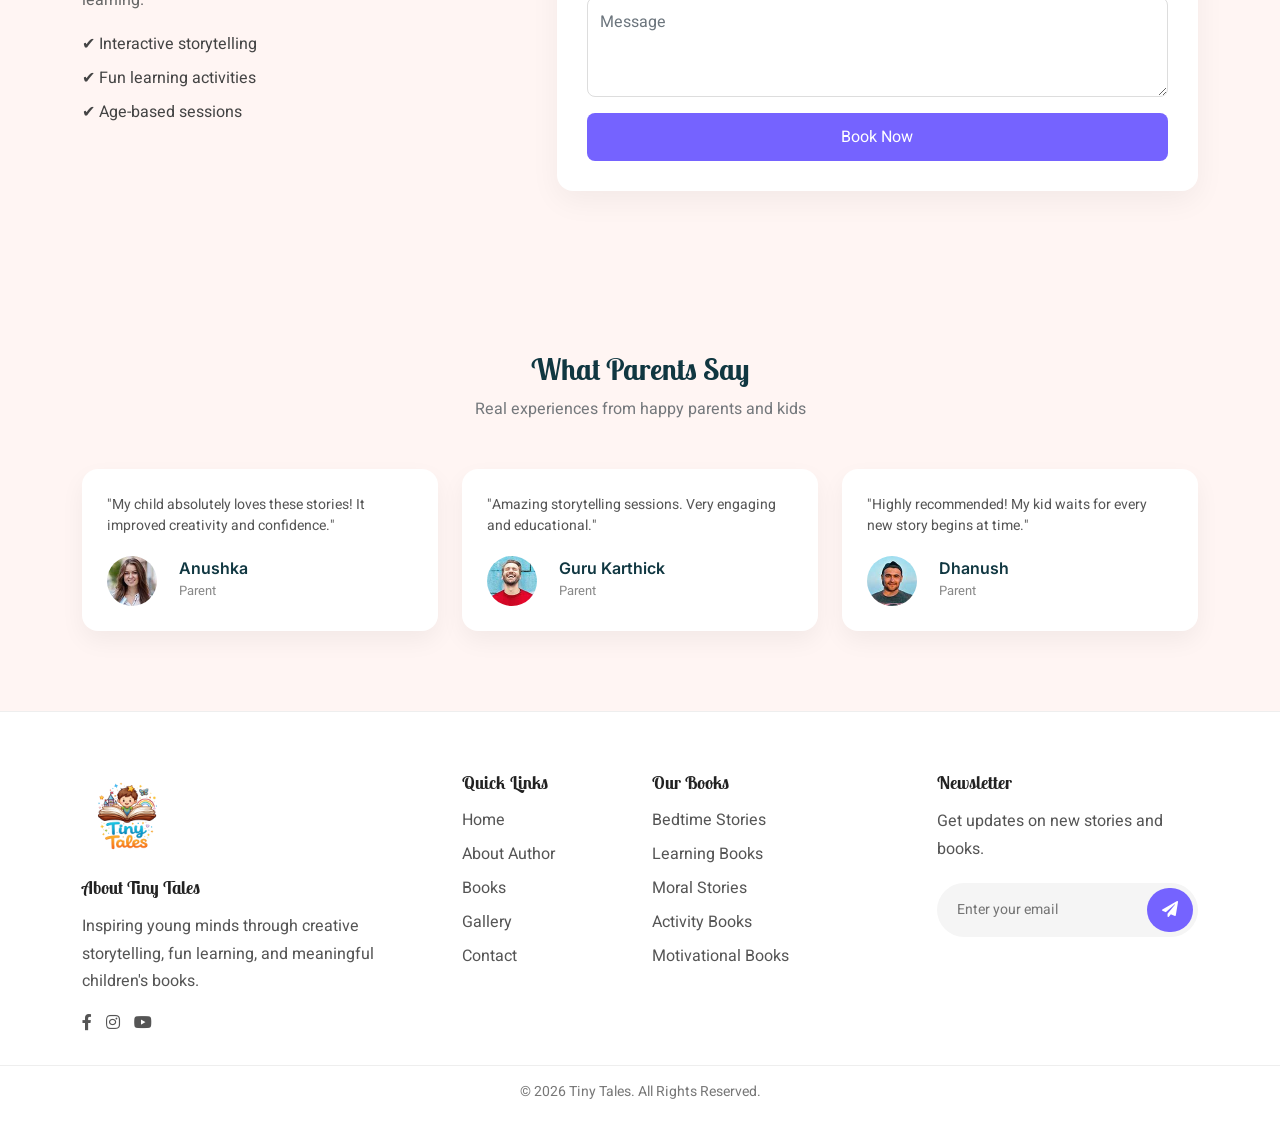
==== commit 81db93a1: "Mathu" ====
--- a/index.html
+++ b/index.html
@@ -535,7 +535,7 @@
       <div class="col-lg-4 col-md-6">
         <div class="testimonial-card">
           <p>
-            "Highly recommended! My kid waits for every new story."
+            "Highly recommended! My kid waits for every new story begins at time."
           </p>
 
           <div class="user">
--- a/css/style.css
+++ b/css/style.css
@@ -1155,85 +1155,90 @@
   }
 }
 /* SECTION */
+/* SECTION */
 .included-section {
-  padding: 80px 0;
-  background: linear-gradient(to right, #f8fafc, #eef2f7);
-}
-
-/* TITLE */
-.section-title {
-  max-width: 650px;
-  margin: 0 auto 50px;
-}
-.section-title h2 {
-  font-size: 34px;
-  font-weight: 700;
-}
-/* .section-title p {
-  color: #777;
-} */
+    padding: 80px 0;
+    /* background: #fff; */
+}
 
 /* CARD */
 .include-card {
-  background: #fff;
-  padding: 30px 20px;
-  border-radius: 20px;
-  text-align: center;
-  height: 100%;
-  transition: 0.35s;
-  box-shadow: 0 10px 25px rgba(0,0,0,0.08);
-  position: relative;
-  overflow: hidden;
-}
-
-/* ICON */
-.include-card .icon {
-  font-size: 32px;
-  margin-bottom: 15px;
-}
-
-/* TITLE */
-.include-card h6 {
-  font-size: 16px;
-  font-weight: 600;
-  margin-bottom: 10px;
-}
-
-/* TEXT */
-.include-card p {
-  font-size: 14px;
-  color: #666;
-  line-height: 1.6;
-}
-
-/* HOVER EFFECT */
+    background: #fff;
+    border-radius: 18px;
+    overflow: hidden;
+    height: 100%;
+    display: flex;
+    flex-direction: column;
+    box-shadow: 0 10px 25px rgba(0,0,0,0.06);
+    transition: 0.3s;
+}
+
 .include-card:hover {
-  transform: translateY(-10px);
-  box-shadow: 0 20px 40px rgba(0,0,0,0.12);
-}
-
-/* SUBTLE TOP GLOW */
-.include-card::before {
-  content: "";
-  position: absolute;
-  top: 0;
-  left: 0;
-  height: 4px;
-  width: 100%;
-  background: linear-gradient(to right, #4f46e5, #06b6d4);
+    transform: translateY(-6px);
+}
+
+/* IMAGE */
+.include-card img {
+    width: 100%;
+    height: 290px;
+    object-fit: cover;
+}
+
+/* CONTENT */
+.include-content {
+    padding: 20px;
+    flex-grow: 1;
+    display: flex;
+    flex-direction: column;
+}
+
+.include-content h6 {
+    font-size: 18px;
+    margin-bottom: 10px;
+    color: #222;
+    font-weight: 600;
+}
+
+.include-content p {
+    color: #666;
+    font-size: 14px;
+    line-height: 1.7;
+    margin-bottom: 0;
 }
 
 /* RESPONSIVE */
-@media(max-width:768px){
-  .included-section {
-    padding: 60px 0;
-  }
-
-  .include-card {
-    text-align: center;
-  }
-}
-
+@media (max-width: 991px) {
+    .include-card img {
+        height: 200px;
+    }
+}
+
+@media (max-width: 576px) {
+    .included-section {
+        padding: 60px 0;
+    }
+
+    .include-card img {
+        height: 220px;
+    }
+}
+
+/* DARK MODE */
+html[data-theme="dark"] .included-section {
+    background: #0f0f1a;
+}
+
+html[data-theme="dark"] .include-card {
+    background: #1a1a2e;
+}
+
+html[data-theme="dark"] .include-content h6 {
+    color: #fff;
+}
+
+html[data-theme="dark"] .include-content p {
+    color: #bbb;
+}
 /* SECTION */
 .req-price-section {
   padding: 80px 0;
@@ -1273,7 +1278,217 @@
   border: 2px solid --primary;
   position: relative;
 }
-
+/* SECTION */
+.pricing-modern {
+    padding: 80px 0;
+    background: #f8f9ff;
+}
+
+/* CARD */
+.pricing-card {
+    background: #fff;
+    border-radius: 20px;
+    padding: 30px;
+    height: 100%;
+    display: flex;
+    flex-direction: column;
+    box-shadow: 0 10px 30px rgba(0,0,0,0.05);
+    transition: 0.3s;
+    position: relative;
+}
+
+.pricing-card:hover {
+    transform: translateY(-8px);
+}
+
+/* ACTIVE CARD */
+.active-plan {
+    border: 2px solid #7563ff;
+    transform: scale(1.03);
+}
+
+/* TOP */
+.plan-top {
+    display: flex;
+    justify-content: space-between;
+    align-items: center;
+    margin-bottom: 20px;
+}
+
+.plan-top h4 {
+    margin: 0;
+}
+
+/* BADGE */
+.plan-badge {
+    background: #eee;
+    padding: 5px 12px;
+    border-radius: 30px;
+    font-size: 12px;
+}
+
+.plan-badge.popular {
+    background: #7563ff;
+    color: #fff;
+}
+
+/* PRICE */
+.price-box {
+    margin-bottom: 25px;
+}
+
+.price-box h2 {
+    font-size: 42px;
+    color: #7563ff;
+    margin-bottom: 5px;
+}
+
+/* LIST */
+.pricing-list {
+    list-style: none;
+    padding: 0;
+    margin-bottom: 30px;
+    flex-grow: 1;
+}
+
+.pricing-list li {
+    margin-bottom: 12px;
+    color: #555;
+}
+
+/* BUTTON */
+.pricing-btn {
+    display: block;
+    text-align: center;
+    background: #7563ff;
+    color: #fff;
+    padding: 12px;
+    border-radius: 10px;
+    text-decoration: none;
+    transition: 0.3s;
+}
+
+.pricing-btn:hover {
+    background: #5c4de0;
+    color: #fff;
+}
+
+/* REQUIREMENTS */
+.requirements-box {
+    background: #fff;
+    border-radius: 20px;
+    padding: 35px;
+    box-shadow: 0 10px 30px rgba(0,0,0,0.05);
+}
+
+.req-item {
+    background: #f7f7ff;
+    padding: 20px;
+    border-radius: 14px;
+    height: 100%;
+}
+
+.req-item h6 {
+    margin-bottom: 10px;
+}
+
+/* RESPONSIVE */
+@media (max-width: 991px) {
+    .active-plan {
+        transform: none;
+    }
+}
+
+@media (max-width: 576px) {
+
+    .pricing-card,
+    .requirements-box {
+        padding: 25px;
+    }
+
+    .price-box h2 {
+        font-size: 34px;
+    }
+}
+
+/* DARK MODE */
+html[data-theme="dark"] .pricing-modern {
+   background:#0f0f0f;
+}
+
+html[data-theme="dark"] .pricing-card,
+html[data-theme="dark"] .requirements-box {
+    background: #1a1a1a !important;
+    border: 1px solid rgba(255,255,255,0.1);
+    color: #f5f5f5;
+}
+
+html[data-theme="dark"] .pricing-list li,
+html[data-theme="dark"] .price-box p,
+html[data-theme="dark"] .req-item p {
+    color: #bbb;
+}
+
+html[data-theme="dark"] .plan-top h4,
+html[data-theme="dark"] .requirements-box h3,
+html[data-theme="dark"] .req-item h6 {
+    color: #fff;
+}
+
+html[data-theme="dark"] .req-item {
+  background: #1a1a1a !important;
+    border: 1px solid rgba(255,255,255,0.1);
+    color: #f5f5f5;
+}
+/* DEFAULT */
+.plan-badge {
+    background: #f1f1f1;
+    color: #333;
+    padding: 5px 14px;
+    border-radius: 30px;
+    font-size: 12px;
+    font-weight: 600;
+    display: inline-block;
+}
+
+/* BASIC */
+.plan-badge.basic {
+    background: rgba(117, 99, 255, 0.12);
+    color: #7563ff;
+}
+
+/* ONLINE */
+.plan-badge.online {
+    background: rgba(0, 180, 120, 0.12);
+    color: #00a86b;
+}
+
+/* POPULAR */
+.plan-badge.popular {
+    background: #7563ff;
+    color: #fff;
+}
+
+/* DARK MODE */
+html[data-theme="dark"] .plan-badge {
+    background: #2b2b40;
+    color: #ddd;
+}
+
+html[data-theme="dark"] .plan-badge.basic {
+    background: rgba(117, 99, 255, 0.2);
+    color: #a99cff;
+}
+
+html[data-theme="dark"] .plan-badge.online {
+    background: rgba(0, 168, 107, 0.2);
+    color: #4ee0a6;
+}
+
+html[data-theme="dark"] .plan-badge.popular {
+    background: #7563ff;
+    color: #fff;
+}
 /* PRICE TOP */
 .price-top {
   display: flex;
@@ -1769,7 +1984,7 @@
 }
 
 .news-content p {
-  opacity: 0.9;
+  opacity: 1;
 }
 
 .news-points {
